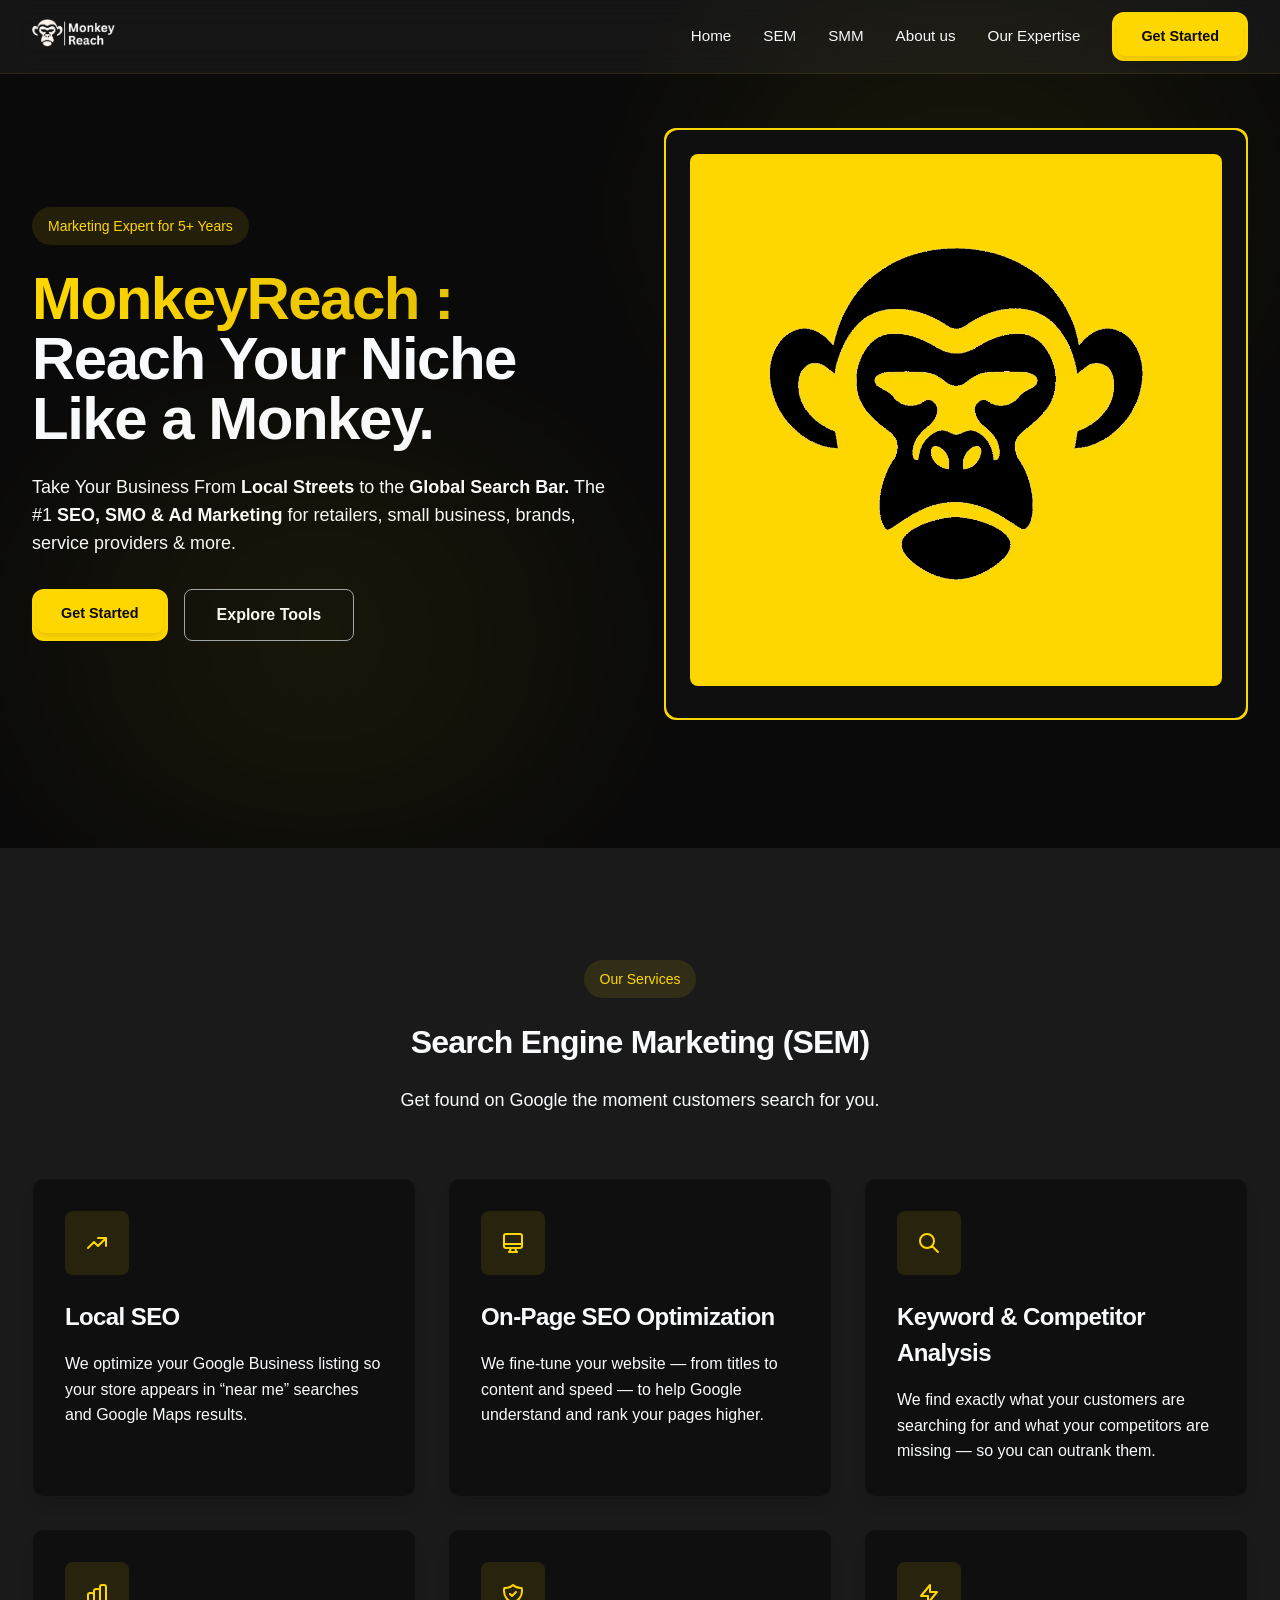
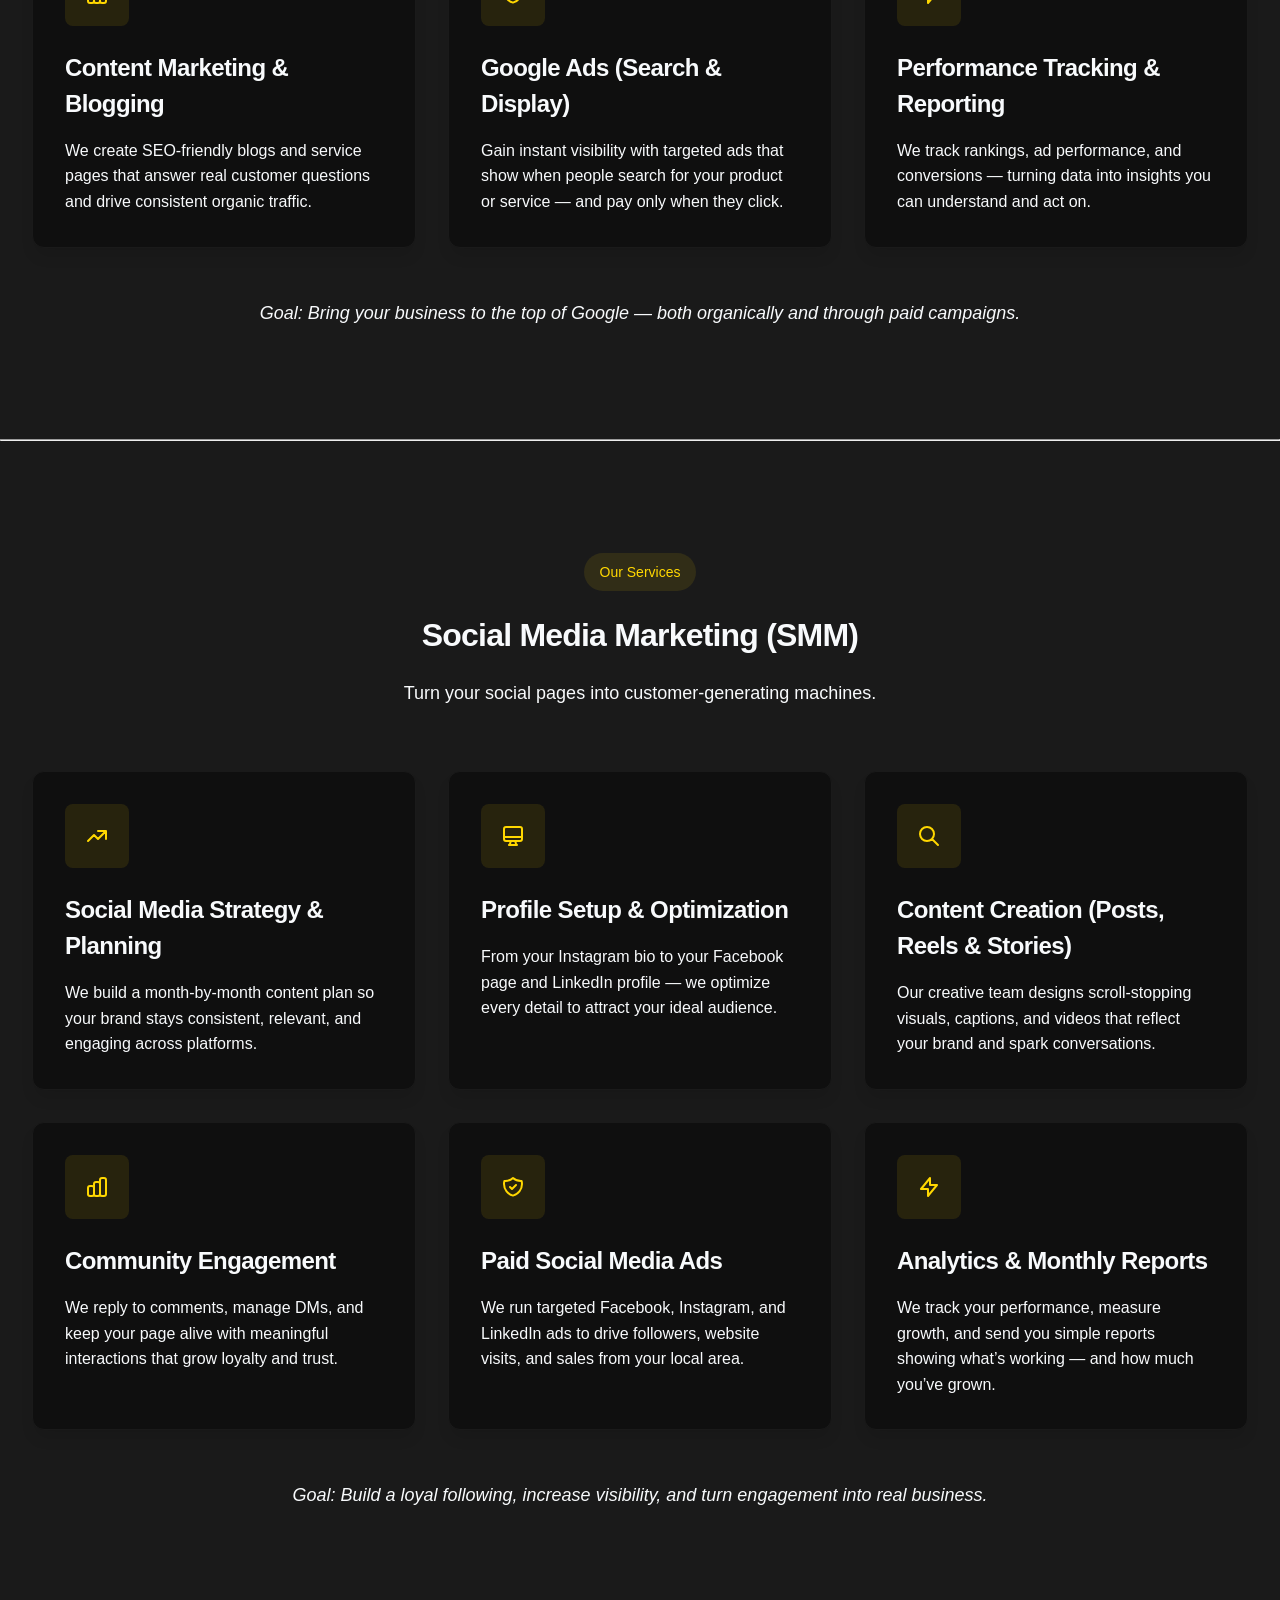
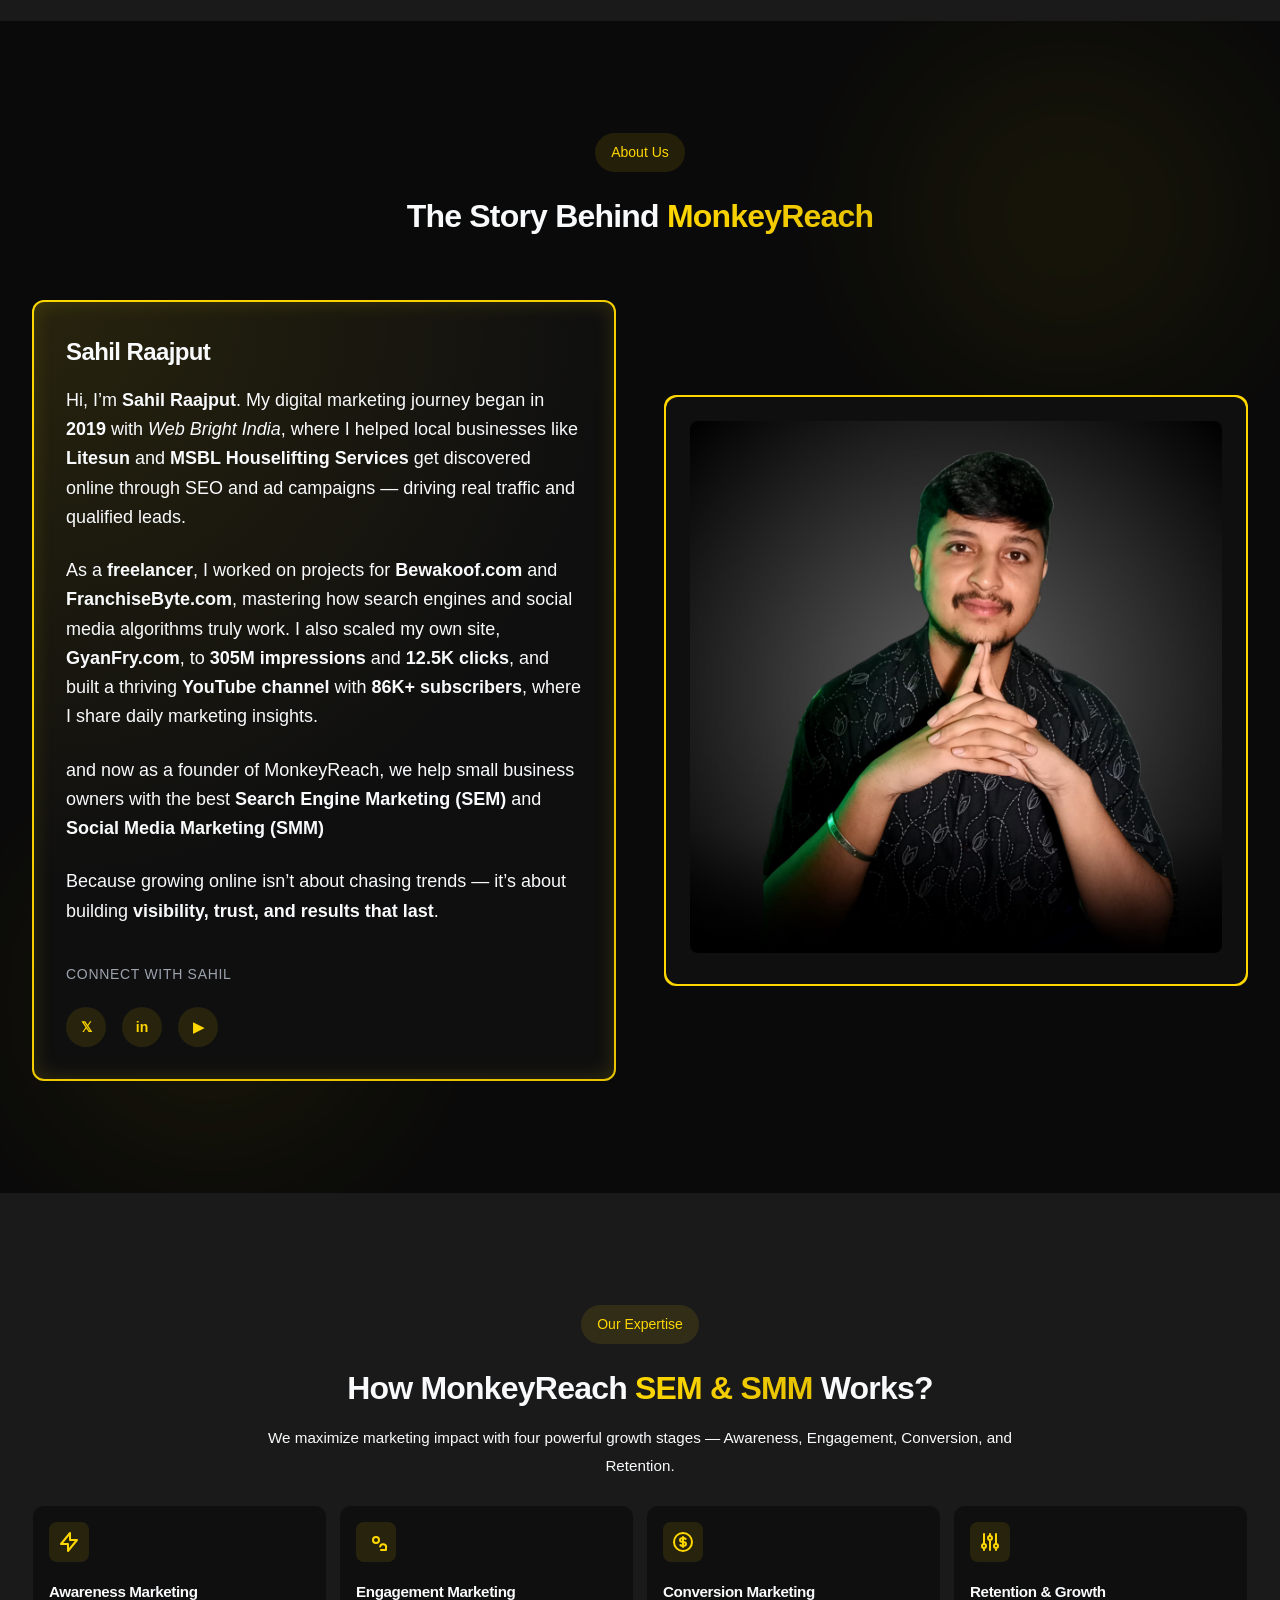
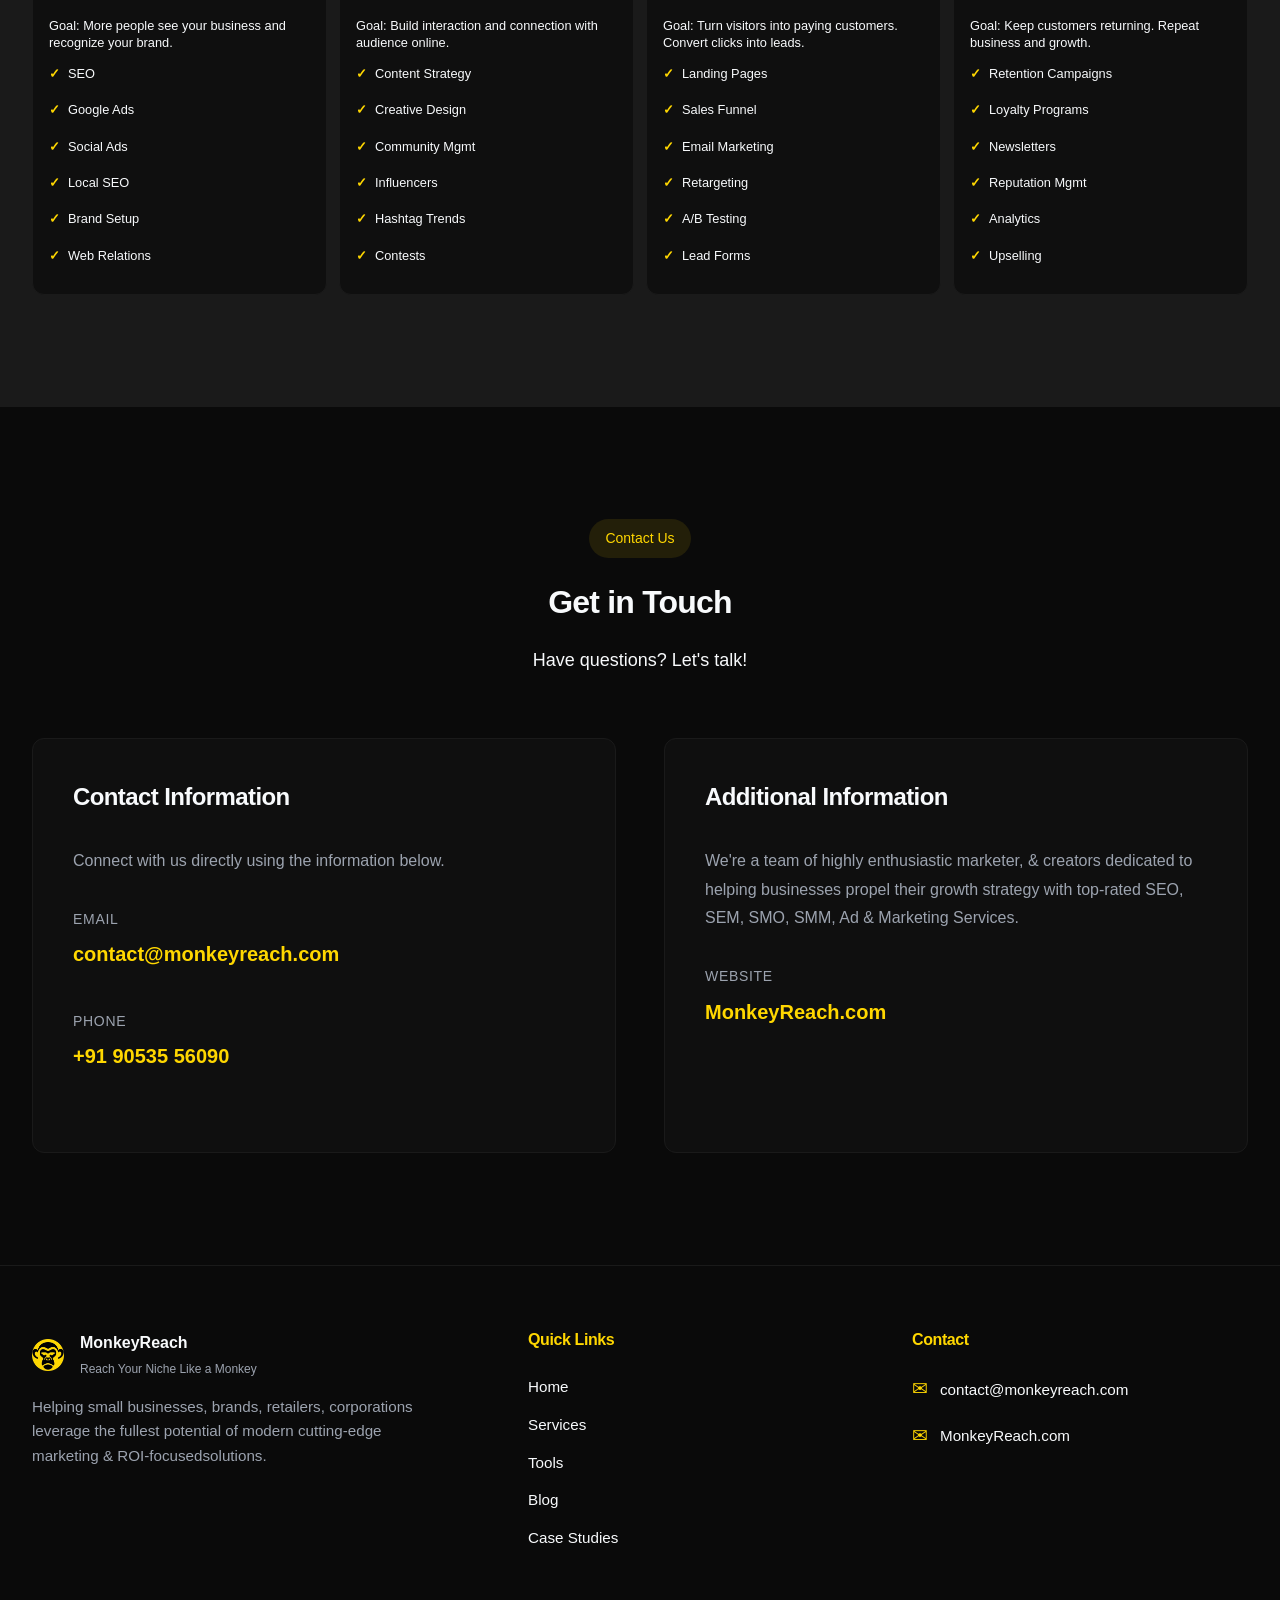
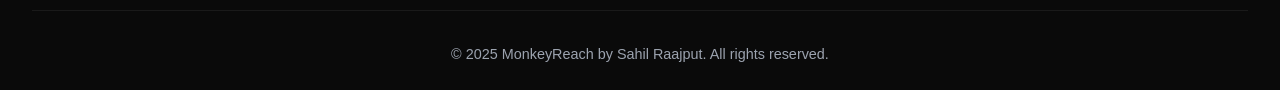
==== index.html @ d425840e "Search Console Tag" ====
<!DOCTYPE html>
<html lang="en" class="scroll-smooth">

<head>
    <meta charset="UTF-8">
    <meta name="viewport" content="width=device-width, initial-scale=1.0">
    <meta http-equiv="X-UA-Compatible" content="IE=edge">

    <title>Best SEM & SMM Services for Small Businesses & Brands</title>

    <meta name="description"
        content="MonkeyReach, founded by Sahil Raajput, helps small businesses, brands, and service providers grow with expert Search Engine Marketing (SEM) and Social Media Marketing (SMM). Build online visibility, generate leads, and scale with proven digital strategies.">

    <meta name="keywords"
        content="MonkeyReach, Sahil Raajput, SEM Services, SMM Agency, Digital Marketing India, Social Media Marketing, Search Engine Marketing, Google Ads, Facebook Ads, Instagram Marketing, LinkedIn Ads, Local Business Marketing, Lead Generation, SEO, Digital Growth Agency">

    <meta name="author" content="Sahil Raajput - MonkeyReach">
    <meta name="robots" content="index, follow">
    <meta name="theme-color" content="#0a0a0a">

    <!-- Favicons -->
    <link rel="icon" type="image/avif" href="Monkey-Reach-Site-Icon.avif">
    <link rel="apple-touch-icon" sizes="180x180" href="Monkey-Reach-Site-Icon.avif">
    <meta name="msapplication-TileColor" content="#0a0a0a">
    <meta name="theme-color" content="#0a0a0a">
    <!-- google search console tag updated -->

    <meta name="google-site-verification" content="51WEd_R0qNhIjf8ooGiQPoAnyGsehjEqCimXcrNzPUw" />

    <!-- Open Graph / Facebook -->
    <meta property="og:title" content="MonkeyReach | Smart SEM & SMM Solutions for Growing Brands">
    <meta property="og:description"
        content="Grow your brand visibility and leads with MonkeyReach — expert SEM & SMM services for small businesses and professionals.">
    <meta property="og:image" content="https://monkeyreach.com/assets/Monkey-Reach-Site-Icon.avif">
    <meta property="og:url" content="https://monkeyreach.com">
    <meta property="og:type" content="website">
    <meta property="og:site_name" content="MonkeyReach">

    <!-- Social Links -->
    <link rel="me" href="https://x.com/Sahil_Raaajput" />
    <link rel="me" href="https://www.linkedin.com/in/sahil-raajput/" />
    <link rel="me" href="https://www.youtube.com/@Sahil_Raajput" />

    <!-- Twitter Card -->
    <meta name="twitter:card" content="summary_large_image">
    <meta name="twitter:title" content="MonkeyReach | SEM & SMM Services by Sahil Raajput">
    <meta name="twitter:description"
        content="Helping small businesses and professionals grow with data-driven SEM and SMM strategies.">
    <meta name="twitter:image" content="https://monkeyreach.com/assets/Monkey-Reach-Site-Icon.avif">
    <meta name="twitter:creator" content="@Sahil_Raaajput">

    <!-- Structured Data (JSON-LD for Google Rich Results) -->
    <script type="application/ld+json">
{
  "@context": "https://schema.org",
  "@type": "Organization",
  "name": "MonkeyReach",
  "url": "https://monkeyreach.com",
  "logo": "https://monkeyreach.com/assets/Monkey-Reach-Site-Icon.avif",
  "description": "MonkeyReach helps small businesses, brands, and service providers grow through expert Search Engine Marketing (SEM) and Social Media Marketing (SMM) services.",
  "foundingDate": "2019",
  "email": "contact@monkeyreach.com",
  "founder": {
    "@type": "Person",
    "name": "Sahil Raajput",
    "url": "https://www.linkedin.com/in/sahil-raajput/"
  },
  "sameAs": [
    "https://x.com/Sahil_Raaajput",
    "https://www.linkedin.com/in/sahil-raajput/",
    "https://www.youtube.com/@Sahil_Raajput"
  ],
  "contactPoint": {
    "@type": "ContactPoint",
    "contactType": "Customer Support",
    "email": "contact@monkeyreach.com"
  }
}
</script>

    <style>
        :root {
            --primary: #FFD700;
            --primary-dark: #E6C200;
            --background: #0a0a0a;
            --foreground: #f8fafc;
            --gray-light: #1a1a1a;
            --gray: #9ca3af;
            --card-bg: #0f0f0f;
            --card-border: #1a1a1a;
        }

        * {
            margin: 0;
            padding: 0;
            box-sizing: border-box;
        }

        html {
            scroll-behavior: smooth;
        }

        body {
            font-family: -apple-system, BlinkMacSystemFont, 'Segoe UI', 'Arial', sans-serif;
            background-color: var(--background);
            color: var(--foreground);
            line-height: 1.6;
            -webkit-font-smoothing: antialiased;
        }

        h1,
        h2,
        h3,
        h4,
        h5,
        h6 {
            font-weight: 700;
            letter-spacing: -0.025em;
            line-height: 1.25;
        }

        h1 {
            font-size: 2rem;
            line-height: 2.5rem;
        }

        h2 {
            font-size: 1.5rem;
            line-height: 2.25rem;
        }

        h3 {
            font-size: 1.2rem;
            line-height: 2rem;
        }

        @media (min-width: 768px) {
            h1 {
                font-size: 3rem;
                line-height: 1;
            }

            h2 {
                font-size: 2rem;
                line-height: 2.5rem;
            }

            h3 {
                font-size: 1.5rem;
                line-height: 2.25rem;
            }
        }

        @media (min-width: 1024px) {
            h1 {
                font-size: 3.75rem;
            }
        }

        .container {
            margin: 0 auto;
            max-width: 80rem;
            padding: 0 1rem;
        }

        @media (min-width: 640px) {
            .container {
                padding: 0 1.5rem;
            }
        }

        @media (min-width: 1024px) {
            .container {
                padding: 0 2rem;
            }
        }

        /* HEADER */
        header {
            position: fixed;
            top: 0;
            left: 0;
            right: 0;
            z-index: 50;
            background-color: rgba(255, 255, 255, 0.05);
            backdrop-filter: blur(15px);
            -webkit-backdrop-filter: blur(15px);
            padding: 0.75rem 0;
            transition: all 0.3s ease;
            border-bottom: 1px solid rgba(255, 215, 0, 0.1);
        }

        header.scrolled {
            backdrop-filter: blur(25px);
            -webkit-backdrop-filter: blur(25px);
            box-shadow: 0 10px 30px rgba(0, 0, 0, 0.15);
        }

        header .container {
            display: flex;
            justify-content: space-between;
            align-items: center;
        }

        .logo img {
            height: 1.75rem;
            width: auto;
            transition: all 0.3s ease;
        }

        /* DESKTOP NAV */
        nav {
            display: none;
            align-items: center;
            gap: 2rem;
        }

        @media (min-width: 768px) {
            nav {
                display: flex;
            }
        }

        nav a {
            color: var(--foreground);
            text-decoration: none;
            font-weight: 500;
            font-size: 0.95rem;
            transition: color 0.3s ease;
        }

        nav a:hover {
            color: var(--primary);
        }

        /* MOBILE MENU BUTTON */
        .mobile-menu-btn {
            display: flex;
            flex-direction: column;
            gap: 0.4rem;
            background: none;
            border: none;
            cursor: pointer;
            padding: 0.5rem;
            z-index: 51;
        }

        @media (min-width: 768px) {
            .mobile-menu-btn {
                display: none;
            }
        }

        .mobile-menu-btn span {
            width: 1.5rem;
            height: 2px;
            background-color: var(--foreground);
            transition: all 0.3s ease;
            display: block;
        }

        .mobile-menu-btn.active span:nth-child(1) {
            transform: rotate(45deg) translate(0.5rem, 0.5rem);
        }

        .mobile-menu-btn.active span:nth-child(2) {
            opacity: 0;
        }

        .mobile-menu-btn.active span:nth-child(3) {
            transform: rotate(-45deg) translate(0.5rem, -0.5rem);
        }

        /* MOBILE NAV */
        .mobile-nav {
            display: none;
            position: fixed;
            top: 60px;
            left: 0;
            right: 0;
            background-color: rgba(10, 10, 10, 0.98);
            backdrop-filter: blur(15px);
            -webkit-backdrop-filter: blur(15px);
            border-bottom: 1px solid rgba(255, 215, 0, 0.1);
            flex-direction: column;
            gap: 0;
            padding: 1rem 0;
            animation: slideDown 0.3s ease;
            z-index: 40;
        }

        .mobile-nav.active {
            display: flex;
        }

        @keyframes slideDown {
            from {
                opacity: 0;
                transform: translateY(-10px);
            }

            to {
                opacity: 1;
                transform: translateY(0);
            }
        }

        @media (min-width: 768px) {
            .mobile-nav {
                display: none !important;
            }
        }

        .mobile-nav a {
            color: var(--foreground);
            text-decoration: none;
            padding: 1rem 1.5rem;
            font-weight: 500;
            transition: all 0.3s ease;
            border-left: 3px solid transparent;
        }

        .mobile-nav a:hover {
            background-color: rgba(255, 215, 0, 0.1);
            border-left-color: var(--primary);
            color: var(--primary);
        }

        .mobile-nav-btn {
            background-color: var(--primary);
            color: var(--background);
            padding: 0.75rem 1.5rem;
            border-radius: 0.5rem;
            font-weight: 600;
            text-decoration: none;
            margin: 1rem 1.5rem 0;
            text-align: center;
            transition: all 0.3s;
            border: none;
            cursor: pointer;
        }

        .mobile-nav-btn:hover {
            background-color: var(--primary-dark);
        }

        /* BUTTONS */
        .btn-primary {
            background-color: var(--primary);
            color: var(--background);
            padding: 0.5rem 1.5rem;
            border-radius: 0.5rem;
            font-weight: 600;
            font-size: 0.9rem;
            text-decoration: none;
            display: inline-block;
            transition: all 0.3s;
            box-shadow: 0 4px 6px -1px rgb(0 0 0 / 0.1);
            border: none;
            cursor: pointer;
        }

        .btn-primary:hover {
            background-color: var(--primary-dark);
            transform: translateY(-2px);
            box-shadow: 0 10px 15px -3px rgb(0 0 0 / 0.1);
        }

        .btn-outline {
            border: 1px solid var(--gray);
            background-color: transparent;
            color: var(--foreground);
            padding: 0.75rem 2rem;
            border-radius: 0.5rem;
            font-weight: 600;
            text-decoration: none;
            display: inline-block;
            transition: all 0.3s;
        }

        .btn-outline:hover {
            border-color: var(--primary);
            color: var(--primary);
        }

        /* GRADIENT EFFECTS */
        .gradient-border {
            position: relative;
            border-radius: 0.75rem;
            padding: 1px;
            background: linear-gradient(135deg, var(--primary), var(--primary));
            animation: glow 2s ease-in-out infinite alternate;
        }

        .gradient-border>div {
            position: relative;
            z-index: 10;
            background-color: transparent;
            border-radius: 0.75rem;
            padding: 0.25rem;
        }

        .gradient-text {
            background-image: linear-gradient(to right, var(--primary), var(--primary-dark));
            -webkit-background-clip: text;
            background-clip: text;
            color: transparent;
        }

        @keyframes glow {
            0% {
                box-shadow: 0 0 5px rgba(255, 215, 0, 0.5);
            }

            100% {
                box-shadow: 0 0 20px rgba(255, 215, 0, 0.8);
            }
        }

        /* SECTIONS */
        section {
            padding: 5rem 0;
            position: relative;
        }

        @media (min-width: 768px) {
            section {
                padding: 7rem 0;
            }
        }

        .hero {
            padding-top: 6rem;
            padding-bottom: 5rem;
            overflow: hidden;
        }

        @media (min-width: 768px) {
            .hero {
                padding-top: 8rem;
                padding-bottom: 8rem;
            }
        }

        .hero-grid {
            display: grid;
            grid-template-columns: 1fr;
            gap: 3rem;
            align-items: center;
        }

        @media (min-width: 1024px) {
            .hero-grid {
                grid-template-columns: repeat(2, 1fr);
                gap: 3rem;
            }
        }

        .badge {
            display: inline-block;
            padding: 0.5rem 1rem;
            background-color: rgba(255, 215, 0, 0.1);
            border-radius: 9999px;
            color: var(--primary);
            font-weight: 500;
            font-size: 0.875rem;
            margin-bottom: 1.5rem;
        }

        .button-group {
            display: flex;
            flex-direction: column;
            gap: 1rem;
            margin-top: 2rem;
        }

        @media (min-width: 640px) {
            .button-group {
                flex-direction: row;
            }
        }

        .card-grid {
            display: grid;
            grid-template-columns: 1fr;
            gap: 2rem;
        }

        @media (min-width: 768px) {
            .card-grid {
                grid-template-columns: repeat(2, 1fr);
            }
        }

        @media (min-width: 1024px) {
            .card-grid {
                grid-template-columns: repeat(3, 1fr);
            }
        }

        .premium-card {
            background-color: var(--card-bg);
            border: 1px solid var(--card-border);
            border-radius: 0.75rem;
            padding: 2rem;
            transition: all 0.3s;
            box-shadow: 0 10px 15px -3px rgb(0 0 0 / 0.1);
            position: relative;
        }

        .premium-card:hover {
            transform: translateY(-0.25rem);
            box-shadow: 0 20px 25px -5px rgb(0 0 0 / 0.1);
        }

        .icon-box {
            background-color: rgba(255, 215, 0, 0.1);
            width: 4rem;
            height: 4rem;
            border-radius: 0.5rem;
            display: flex;
            align-items: center;
            justify-content: center;
            margin-bottom: 1.5rem;
            transition: background-color 0.3s;
        }

        .premium-card:hover .icon-box {
            background-color: rgba(255, 215, 0, 0.2);
        }

        .icon-box svg {
            width: 1.5rem;
            height: 1.5rem;
            color: var(--primary);
        }

        .about-grid {
            display: grid;
            grid-template-columns: 1fr;
            gap: 3rem;
            align-items: center;
        }

        @media (min-width: 1024px) {
            .about-grid {
                grid-template-columns: repeat(2, 1fr);
            }
        }

        .about-card {
            background-color: var(--card-bg);
            padding: 2rem;
            border-radius: 0.75rem;
            position: relative;
            overflow: hidden;
            border: 2px solid transparent;
            background-image:
                linear-gradient(var(--card-bg), var(--card-bg)),
                linear-gradient(135deg, var(--primary), var(--primary-dark));
            background-origin: border-box;
            background-clip: padding-box, border-box;
            box-shadow: inset 0 0 20px rgba(255, 215, 0, 0.15);
        }

        .about-card::before {
            content: '';
            position: absolute;
            top: 0;
            left: 0;
            width: 100%;
            height: 100%;
            background: radial-gradient(circle at top left, rgba(255, 215, 0, 0.1), transparent 60%);
            pointer-events: none;
        }

        .social-links {
            display: flex;
            flex-wrap: wrap;
            gap: 1rem;
            margin-top: 1.5rem;
        }

        .social-link {
            background-color: rgba(255, 215, 0, 0.1);
            color: var(--primary);
            width: 2.5rem;
            height: 2.5rem;
            border-radius: 9999px;
            display: flex;
            align-items: center;
            justify-content: center;
            transition: all 0.3s;
            text-decoration: none;
            font-weight: 600;
            font-size: 0.875rem;
        }

        .social-link:hover {
            background-color: rgba(255, 215, 0, 0.2);
            transform: scale(1.1);
        }

        .service-card {
            background-color: var(--card-bg);
            border: 1px solid var(--card-border);
            border-radius: 0.75rem;
            padding: 2rem;
            transition: all 0.3s;
        }

        .service-card:hover {
            transform: translateY(-0.25rem);
        }

        .service-card h3 {
            color: var(--foreground);
        }

        .service-card p {
            color: var(--foreground);
            margin-bottom: 1.5rem;
        }

        .service-item {
            color: var(--foreground);
            display: flex;
            align-items: center;
            gap: 0.5rem;
            margin-bottom: 0.75rem;
            font-weight: 500;
        }

        .service-item::before {
            content: '✓';
            color: var(--primary);
            font-weight: bold;
        }

        .service-link {
            color: var(--primary);
            text-decoration: none;
            font-weight: 600;
            display: inline-flex;
            align-items: center;
            gap: 0.5rem;
            transition: color 0.3s;
            margin-top: 1.5rem;
        }

        .service-link:hover {
            color: var(--primary-dark);
        }

        .contact-grid {
            display: grid;
            grid-template-columns: 1fr;
            gap: 3rem;
        }

        @media (min-width: 1024px) {
            .contact-grid {
                grid-template-columns: 1fr 1fr;
            }
        }

        .contact-box {
            background-color: var(--card-bg);
            border: 1px solid var(--card-border);
            border-radius: 0.75rem;
            padding: 2.5rem;
        }

        .contact-item {
            margin-bottom: 2.5rem;
        }

        .contact-label {
            font-size: 0.875rem;
            color: var(--gray);
            margin-bottom: 0.5rem;
            font-weight: 500;
            text-transform: uppercase;
            letter-spacing: 0.05em;
        }

        .contact-value {
            font-size: 1.25rem;
            color: var(--primary);
            font-weight: 600;
            text-decoration: none;
            transition: color 0.3s;
        }

        .contact-value:hover {
            color: var(--primary-dark);
        }

        .contact-message {
            color: var(--gray);
            font-size: 1rem;
            margin-bottom: 2rem;
            line-height: 1.8;
        }

        /* FOOTER */
        footer {
            background-color: var(--background);
            padding: 4rem 0 1.5rem;
            border-top: 1px solid var(--card-border);
        }

        .footer-content {
            display: grid;
            grid-template-columns: 1fr;
            gap: 3rem;
            margin-bottom: 3rem;
        }

        @media (min-width: 768px) {
            .footer-content {
                grid-template-columns: 2fr 1.5fr 1.5fr;
            }
        }

        .footer-brand {
            max-width: 400px;
        }

        .footer-brand-logo {
            display: flex;
            align-items: center;
            gap: 1rem;
            margin-bottom: 1rem;
        }

        .footer-brand-logo img {
            height: 2rem;
            width: auto;
        }

        .footer-brand-title {
            font-weight: 700;
            font-size: 1rem;
            color: var(--foreground);
        }

        .footer-brand-subtitle {
            color: var(--gray);
            font-size: 0.75rem;
            margin-top: 0.25rem;
        }

        .footer-brand p {
            color: var(--gray);
            font-size: 0.95rem;
            line-height: 1.6;
            margin-top: 1rem;
        }

        .footer-section h4 {
            font-size: 1rem;
            margin-bottom: 1.5rem;
            color: var(--primary);
            font-weight: 700;
        }

        .footer-section ul {
            list-style: none;
        }

        .footer-section ul li {
            margin-bottom: 0.75rem;
        }

        .footer-section a {
            color: var(--foreground);
            text-decoration: none;
            transition: color 0.3s;
            font-size: 0.95rem;
        }

        .footer-section a:hover {
            color: var(--primary);
        }

        .footer-contact-item {
            display: flex;
            align-items: center;
            gap: 0.75rem;
            margin-bottom: 1rem;
            color: var(--foreground);
            font-size: 0.95rem;
        }

        .footer-contact-item a {
            color: var(--foreground);
            text-decoration: none;
            transition: color 0.3s;
        }

        .footer-contact-item a:hover {
            color: var(--primary);
        }

        .footer-contact-icon {
            color: var(--primary);
            font-size: 1.2rem;
        }

        .footer-bottom {
            text-align: center;
            padding-top: 2rem;
            border-top: 1px solid var(--card-border);
            color: var(--gray);
            font-size: 0.9rem;
        }

        /* UTILITIES */
        .bg-effect {
            position: absolute;
            border-radius: 9999px;
            filter: blur(64px);
            opacity: 0.7;
            pointer-events: none;
        }

        .bg-gray-section {
            background-color: var(--gray-light);
        }

        .text-center {
            text-align: center;
        }

        .max-w-3xl {
            max-width: 48rem;
        }

        .max-w-xl {
            max-width: 36rem;
        }

        .mx-auto {
            margin-left: auto;
            margin-right: auto;
        }

        .mb-4 {
            margin-bottom: 1rem;
        }

        .mb-6 {
            margin-bottom: 1.5rem;
        }

        .mb-8 {
            margin-bottom: 2rem;
        }

        .mb-16 {
            margin-bottom: 4rem;
        }

        .mt-10 {
            margin-top: 2.5rem;
        }

        .text-lg {
            font-size: 1.125rem;
            line-height: 1.75rem;
        }

        .space-y-6>*+* {
            margin-top: 1.5rem;
        }

        .leading-relaxed {
            line-height: 1.625;
        }

        .relative {
            position: relative;
        }

        .overflow-hidden {
            overflow: hidden;
        }


        /* ===== RESPONSIVE DESIGN - MOBILE FIRST ===== */

        /* Extra Small (Mobile): 320px - 640px */
        @media (max-width: 640px) {
            #servicesGrid {
                grid-template-columns: 1fr !important;
                gap: 1rem !important;
            }

            .service-card {
                padding: 1.25rem !important;
                min-height: auto !important;
            }

            .service-card h3 {
                font-size: 1rem !important;
            }

            .service-card p {
                font-size: 0.85rem !important;
            }

            .icon-box {
                width: 2rem !important;
                height: 2rem !important;
                margin-bottom: 0.75rem !important;
            }

            .icon-box svg {
                width: 1rem !important;
                height: 1rem !important;
            }

            section {
                padding: 3rem 0 !important;
            }

            .mb-16 {
                margin-bottom: 2.5rem !important;
            }

            h2 {
                font-size: 1.25rem !important;
            }
        }

        /* Small (Tablet Portrait): 641px - 768px */
        @media (min-width: 641px) and (max-width: 768px) {
            #servicesGrid {
                grid-template-columns: repeat(2, 1fr) !important;
                gap: 1rem !important;
            }

            .service-card {
                padding: 1rem !important;
            }

            .service-card h3 {
                font-size: 0.9rem !important;
            }

            .service-card p {
                font-size: 0.8rem !important;
            }
        }

        /* Medium (Tablet Landscape): 769px - 1024px */
        @media (min-width: 769px) and (max-width: 1024px) {
            #servicesGrid {
                grid-template-columns: repeat(2, 1fr) !important;
                gap: 1rem !important;
            }

            .service-card {
                padding: 1rem !important;
            }

            .service-card h3 {
                font-size: 0.95rem !important;
            }

            .service-card p {
                font-size: 0.8rem !important;
            }
        }

        /* Large (Desktop): 1025px - 1440px */
        @media (min-width: 1025px) and (max-width: 1440px) {
            #servicesGrid {
                grid-template-columns: repeat(4, 1fr) !important;
                gap: 0.75rem !important;
            }

            .service-card {
                padding: 1rem !important;
                min-height: auto !important;
            }

            .service-card h3 {
                font-size: 0.95rem !important;
            }

            .service-card p {
                font-size: 0.8rem !important;
            }
        }

        /* Extra Large (Wide Desktop): 1441px+ */
        @media (min-width: 1441px) {
            #servicesGrid {
                grid-template-columns: repeat(4, 1fr) !important;
                gap: 1rem !important;
            }

            .service-card {
                padding: 1.25rem !important;
            }

            .service-card h3 {
                font-size: 1rem !important;
            }

            .service-card p {
                font-size: 0.85rem !important;
            }
        }

        /* OPTIMIZE MOBILE NAVIGATION */
        @media (max-width: 768px) {
            .mobile-nav {
                top: 60px;
                animation: slideDown 0.3s ease;
            }

            .mobile-nav.active {
                display: flex;
            }

            .mobile-nav a {
                padding: 1rem 1.25rem;
                font-size: 0.95rem;
            }

            .mobile-nav-btn {
                margin: 0.75rem 1.25rem;
                font-size: 0.9rem;
                padding: 0.75rem 1.25rem;
            }

            nav {
                display: none !important;
            }

            .mobile-menu-btn {
                display: flex !important;
            }
        }

        @media (min-width: 769px) {
            .mobile-menu-btn {
                display: none !important;
            }

            .mobile-nav {
                display: none !important;
            }

            nav {
                display: flex !important;
            }
        }

        /* OPTIMIZE HERO SECTION FOR ALL DEVICES */
        @media (max-width: 640px) {
            .hero {
                padding-top: 5rem;
                padding-bottom: 3rem;
            }

            .hero-grid {
                grid-template-columns: 1fr;
                gap: 2rem;
            }

            h1 {
                font-size: 1.5rem !important;
                line-height: 2rem !important;
            }

            .text-lg {
                font-size: 1rem !important;
            }

            .button-group {
                flex-direction: column;
            }
        }

        /* OPTIMIZE CARD GRIDS FOR ALL DEVICES */
        @media (max-width: 640px) {
            .card-grid:not(#servicesGrid) {
                grid-template-columns: 1fr !important;
                gap: 1rem !important;
            }

            .premium-card {
                padding: 1.25rem;
            }

            .icon-box {
                width: 2.5rem;
                height: 2.5rem;
            }
        }

        /* OPTIMIZE FOOTER FOR MOBILE */
        @media (max-width: 768px) {
            .footer-content {
                grid-template-columns: 1fr !important;
            }

            .footer-section {
                padding: 1rem 0;
            }

            .footer-bottom {
                font-size: 0.8rem;
            }
        }

        /* OPTIMIZE CONTACT SECTION FOR MOBILE */
        @media (max-width: 768px) {
            .contact-grid {
                grid-template-columns: 1fr !important;
            }

            .contact-box {
                padding: 1.5rem;
            }

            .contact-value {
                font-size: 1.1rem;
            }
        }

        /* OPTIMIZE ABOUT SECTION FOR MOBILE */
        @media (max-width: 768px) {
            .about-grid {
                grid-template-columns: 1fr !important;
            }

            .about-card {
                padding: 1.5rem;
            }
        }

        /* OPTIMIZE BUTTONS FOR MOBILE */
        @media (max-width: 640px) {

            .btn-primary,
            .btn-outline {
                width: 100%;
                text-align: center;
                padding: 0.75rem 1rem;
            }

            .button-group {
                gap: 0.75rem;
            }
        }

        /* TOUCH-FRIENDLY TARGETS */
        @media (max-width: 768px) {

            button,
            a[class*="btn"],
            .social-link {
                min-height: 44px;
                min-width: 44px;
                display: flex;
                align-items: center;
                justify-content: center;
            }

            .service-link {
                padding: 0.75rem 0;
                min-height: 44px;
            }
        }

        /* IMPROVE READABILITY ON SMALL SCREENS */
        @media (max-width: 640px) {
            .container {
                padding: 0 1rem !important;
            }

            body {
                line-height: 1.5;
            }

            .badge {
                font-size: 0.7rem;
                padding: 0.4rem 0.8rem;
                margin-bottom: 1rem;
            }
        }


        /* MOBILE HEADER FIX - PREVENT OVERLAP */
        @media (max-width: 767px) {

            /* Increase header height awareness on mobile */
            header {
                padding: 0.5rem 0;
            }

            /* Add top spacing to body to prevent header overlap */
            body::before {
                content: '';
                display: block;
                height: 0;
            }

            /* Hero section needs extra top padding on mobile for header clearance */
            .hero {
                padding-top: 5.5rem !important;
                padding-bottom: 2.5rem !important;
            }

            /* Ensure all sections have proper spacing on mobile */
            section {
                padding: 3rem 0 !important;
            }

            /* Improve mobile nav positioning */
            .mobile-nav {
                top: 55px !important;
                max-height: calc(100vh - 55px);
                overflow-y: auto;
            }

            /* Fix "Marketing Expert for 5+ Years" visibility */
            h1,
            .hero h1,
            .hero-content h1 {
                margin-top: 0.5rem;
                padding-top: 0.5rem;
            }

            .badge,
            .hero-badge {
                display: block !important;
                margin-bottom: 0.75rem !important;
                font-size: 0.75rem !important;
                opacity: 1 !important;
            }

            /* Ensure hero text is not hidden */
            .hero-content {
                display: block;
                width: 100%;
            }

            .hero-grid {
                grid-template-columns: 1fr;
                gap: 1.5rem;
            }

            /* Better text hierarchy on mobile */
            .text-xl {
                font-size: 1.125rem !important;
            }

            .text-lg {
                font-size: 0.95rem !important;
            }
        }

        /* FURTHER MOBILE REFINEMENTS FOR SMALL PHONES */
        @media (max-width: 480px) {
            header {
                padding: 0.4rem 0;
            }

            .hero {
                padding-top: 5rem !important;
                padding-bottom: 2rem !important;
            }

            h1 {
                font-size: 1.35rem !important;
                line-height: 1.6 !important;
            }

            .badge {
                font-size: 0.65rem !important;
                padding: 0.35rem 0.7rem !important;
            }
        }
    </style>
</head>

<body>
    <!-- Header -->
    <header>
        <div class="container">
            <div class="logo">
                <a href="#"><img src="MonkyReach-Header-Logo.avif" alt="A&C"></a>
            </div>

            <nav>
                <a href="#">Home</a>
                <a href="#SEM">SEM</a>
                <a href="#SMM">SMM</a>
                <a href="#about">About us</a>
                <a href="#expertise">Our Expertise</a>
                <div class="gradient-border">
                    <div>
                        <a href="#contact" class="btn-primary">Get Started</a>
                    </div>
                </div>
            </nav>

            <button class="mobile-menu-btn" id="mobileMenuBtn">
                <span></span>
                <span></span>
                <span></span>
            </button>
        </div>
    </header>

    <!-- Mobile Nav -->
    <div class="mobile-nav" id="mobileNav">
        <a href="#">Home</a>
        <a href="#SEM">SEM</a>
        <a href="#SMM">SMM</a>
        <a href="#about">About us</a>
        <a href="#case-studies">Case Studies</a>
        <a href="#contact" class="mobile-nav-btn">Get Started</a>
    </div>

    <!-- Hero -->
    <section class="hero">
        <div class="bg-effect"
            style="top: 0; right: 0; width: 50%; height: 50%; background: radial-gradient(circle, rgba(255, 215, 0, 0.1), transparent);">
        </div>
        <div class="bg-effect"
            style="bottom: 0; left: 0; width: 50%; height: 50%; background: radial-gradient(circle, rgba(255, 215, 0, 0.1), transparent);">
        </div>
        <div class="container">
            <div class="hero-grid">
                <div>
                    <div class="badge">Marketing Expert for 5+ Years</div>
                    <h1>
                        <span class="gradient-text">MonkeyReach :</span><br>
                        <span>Reach Your Niche Like a Monkey.
                        </span>
                    </h1>
                    <p class="text-lg mb-8 max-w-xl" style="margin-top: 1.5rem;">
                        Take Your Business From <b>Local Streets</b> to the <b>Global Search Bar.</b> The #1 <b>SEO, SMO
                            &
                            Ad Marketing</b> for retailers, small business, brands, service providers & more.
                    </p>
                    <div class="button-group">
                        <div class="gradient-border">
                            <div>
                                <a href="#contact" class="btn-primary">Get Started</a>
                            </div>
                        </div>
                        <a href="#tools" class="btn-outline">Explore Tools</a>
                    </div>
                </div>
                <div>
                    <div class="gradient-border" style="padding: 2px;">
                        <div style="padding: 1.5rem; background-color: var(--card-bg); border-radius: 0.75rem;">
                            <img src="MonkeyReach-Hero-Image-final.avif" alt="Programmatic SEO Dashboard"
                                style="width: 100%; border-radius: 0.5rem; aspect-ratio: 1/1;">
                        </div>
                    </div>
                </div>
            </div>
        </div>
    </section>

    <!-- Search Engine Marketing-->
    <section id="SEM" class="bg-gray-section">
        <div class="container">
            <div class="text-center max-w-3xl mx-auto mb-16">
                <div class="badge">Our Services</div>
                <h2 class="mb-6">Search Engine Marketing (SEM)</h2>
                <p class="text-lg">Get found on Google the moment customers search for you.</p>
            </div>

            <div class="card-grid">
                <div class="premium-card">
                    <div class="icon-box">
                        <svg xmlns="http://www.w3.org/2000/svg" fill="none" viewBox="0 0 24 24" stroke="currentColor">
                            <path stroke-linecap="round" stroke-linejoin="round" stroke-width="2"
                                d="M13 7h8m0 0v8m0-8l-8 8-4-4-6 6" />
                        </svg>
                    </div>
                    <h3 style="margin-bottom: 1rem;">Local SEO</h3>
                    <p>We optimize your Google Business listing so your store appears in “near me” searches and Google
                        Maps results.</p>
                </div>

                <div class="premium-card">
                    <div class="icon-box">
                        <svg xmlns="http://www.w3.org/2000/svg" fill="none" viewBox="0 0 24 24" stroke="currentColor">
                            <path stroke-linecap="round" stroke-linejoin="round" stroke-width="2"
                                d="M9.75 17L9 20l-1 1h8l-1-1-.75-3M3 13h18M5 17h14a2 2 0 002-2V5a2 2 0 00-2-2H5a2 2 0 00-2 2v10a2 2 0 002 2z" />
                        </svg>
                    </div>
                    <h3 style="margin-bottom: 1rem;">On-Page SEO Optimization</h3>
                    <p>We fine-tune your website — from titles to content and speed — to help Google understand and rank
                        your pages higher.</p>
                </div>

                <div class="premium-card">
                    <div class="icon-box">
                        <svg xmlns="http://www.w3.org/2000/svg" fill="none" viewBox="0 0 24 24" stroke="currentColor">
                            <path stroke-linecap="round" stroke-linejoin="round" stroke-width="2"
                                d="M21 21l-6-6m2-5a7 7 0 11-14 0 7 7 0 0114 0z" />
                        </svg>
                    </div>
                    <h3 style="margin-bottom: 1rem;">Keyword & Competitor Analysis</h3>
                    <p>We find exactly what your customers are searching for and what your competitors are missing — so
                        you can outrank them.</p>
                </div>

                <div class="premium-card">
                    <div class="icon-box">
                        <svg xmlns="http://www.w3.org/2000/svg" fill="none" viewBox="0 0 24 24" stroke="currentColor">
                            <path stroke-linecap="round" stroke-linejoin="round" stroke-width="2"
                                d="M9 19v-6a2 2 0 00-2-2H5a2 2 0 00-2 2v6a2 2 0 002 2h2a2 2 0 002-2zm0 0V9a2 2 0 012-2h2a2 2 0 012 2v10m-6 0a2 2 0 002 2h2a2 2 0 002-2m0 0V5a2 2 0 012-2h2a2 2 0 012 2v14a2 2 0 01-2 2h-2a2 2 0 01-2-2z" />
                        </svg>
                    </div>
                    <h3 style="margin-bottom: 1rem;">Content Marketing & Blogging</h3>
                    <p>We create SEO-friendly blogs and service pages that answer real customer questions and drive
                        consistent organic traffic.</p>
                </div>

                <div class="premium-card">
                    <div class="icon-box">
                        <svg xmlns="http://www.w3.org/2000/svg" fill="none" viewBox="0 0 24 24" stroke="currentColor">
                            <path stroke-linecap="round" stroke-linejoin="round" stroke-width="2"
                                d="M9 12l2 2 4-4m5.618-4.016A11.955 11.955 0 0112 2.944a11.955 11.955 0 01-8.618 3.04A12.02 12.02 0 003 9c0 5.591 3.824 10.29 9 11.622 5.176-1.332 9-6.03 9-11.622 0-1.042-.133-2.052-.382-3.016z" />
                        </svg>
                    </div>
                    <h3 style="margin-bottom: 1rem;">Google Ads (Search & Display)</h3>
                    <p>Gain instant visibility with targeted ads that show when people search for your product or
                        service — and pay only when they click.</p>
                </div>

                <div class="premium-card">
                    <div class="icon-box">
                        <svg xmlns="http://www.w3.org/2000/svg" fill="none" viewBox="0 0 24 24" stroke="currentColor">
                            <path stroke-linecap="round" stroke-linejoin="round" stroke-width="2"
                                d="M13 10V3L4 14h7v7l9-11h-7z" />
                        </svg>
                    </div>
                    <h3 style="margin-bottom: 1rem;">Performance Tracking & Reporting</h3>
                    <p>We track rankings, ad performance, and conversions — turning data into insights you can
                        understand and act on.</p>
                </div>
            </div>
            <br>
            <br>
            <div class="text-center mt-12">
                <p class="text-lg font-semibold"> <i>Goal: Bring your business to the top of Google — both organically
                        and through paid campaigns.</i></p>
            </div>
        </div>
    </section>
    <hr>
    <!-- Social Media Marketing -->
    <section id="SMM" class="bg-gray-section">
        <div class="container">
            <div class="text-center max-w-3xl mx-auto mb-16">
                <div class="badge">Our Services</div>
                <h2 class="mb-6">Social Media Marketing (SMM)</h2>
                <p class="text-lg">Turn your social pages into customer-generating machines.</p>
            </div>

            <div class="card-grid">
                <div class="premium-card">
                    <div class="icon-box">
                        <svg xmlns="http://www.w3.org/2000/svg" fill="none" viewBox="0 0 24 24" stroke="currentColor">
                            <path stroke-linecap="round" stroke-linejoin="round" stroke-width="2"
                                d="M13 7h8m0 0v8m0-8l-8 8-4-4-6 6" />
                        </svg>
                    </div>
                    <h3 style="margin-bottom: 1rem;">Social Media Strategy & Planning</h3>
                    <p>We build a month-by-month content plan so your brand stays consistent, relevant, and engaging
                        across platforms.</p>
                </div>

                <div class="premium-card">
                    <div class="icon-box">
                        <svg xmlns="http://www.w3.org/2000/svg" fill="none" viewBox="0 0 24 24" stroke="currentColor">
                            <path stroke-linecap="round" stroke-linejoin="round" stroke-width="2"
                                d="M9.75 17L9 20l-1 1h8l-1-1-.75-3M3 13h18M5 17h14a2 2 0 002-2V5a2 2 0 00-2-2H5a2 2 0 00-2 2v10a2 2 0 002 2z" />
                        </svg>
                    </div>
                    <h3 style="margin-bottom: 1rem;">Profile Setup & Optimization</h3>
                    <p>From your Instagram bio to your Facebook page and LinkedIn profile — we optimize every detail to
                        attract your ideal audience.</p>
                </div>

                <div class="premium-card">
                    <div class="icon-box">
                        <svg xmlns="http://www.w3.org/2000/svg" fill="none" viewBox="0 0 24 24" stroke="currentColor">
                            <path stroke-linecap="round" stroke-linejoin="round" stroke-width="2"
                                d="M21 21l-6-6m2-5a7 7 0 11-14 0 7 7 0 0114 0z" />
                        </svg>
                    </div>
                    <h3 style="margin-bottom: 1rem;">Content Creation (Posts, Reels & Stories)</h3>
                    <p>Our creative team designs scroll-stopping visuals, captions, and videos that reflect your brand
                        and spark conversations.</p>
                </div>

                <div class="premium-card">
                    <div class="icon-box">
                        <svg xmlns="http://www.w3.org/2000/svg" fill="none" viewBox="0 0 24 24" stroke="currentColor">
                            <path stroke-linecap="round" stroke-linejoin="round" stroke-width="2"
                                d="M9 19v-6a2 2 0 00-2-2H5a2 2 0 00-2 2v6a2 2 0 002 2h2a2 2 0 002-2zm0 0V9a2 2 0 012-2h2a2 2 0 012 2v10m-6 0a2 2 0 002 2h2a2 2 0 002-2m0 0V5a2 2 0 012-2h2a2 2 0 012 2v14a2 2 0 01-2 2h-2a2 2 0 01-2-2z" />
                        </svg>
                    </div>
                    <h3 style="margin-bottom: 1rem;">Community Engagement</h3>
                    <p>We reply to comments, manage DMs, and keep your page alive with meaningful interactions that grow
                        loyalty and trust.</p>
                </div>

                <div class="premium-card">
                    <div class="icon-box">
                        <svg xmlns="http://www.w3.org/2000/svg" fill="none" viewBox="0 0 24 24" stroke="currentColor">
                            <path stroke-linecap="round" stroke-linejoin="round" stroke-width="2"
                                d="M9 12l2 2 4-4m5.618-4.016A11.955 11.955 0 0112 2.944a11.955 11.955 0 01-8.618 3.04A12.02 12.02 0 003 9c0 5.591 3.824 10.29 9 11.622 5.176-1.332 9-6.03 9-11.622 0-1.042-.133-2.052-.382-3.016z" />
                        </svg>
                    </div>
                    <h3 style="margin-bottom: 1rem;">Paid Social Media Ads</h3>
                    <p>We run targeted Facebook, Instagram, and LinkedIn ads to drive followers, website visits, and
                        sales from your local area.</p>
                </div>

                <div class="premium-card">
                    <div class="icon-box">
                        <svg xmlns="http://www.w3.org/2000/svg" fill="none" viewBox="0 0 24 24" stroke="currentColor">
                            <path stroke-linecap="round" stroke-linejoin="round" stroke-width="2"
                                d="M13 10V3L4 14h7v7l9-11h-7z" />
                        </svg>
                    </div>
                    <h3 style="margin-bottom: 1rem;">Analytics & Monthly Reports</h3>
                    <p>We track your performance, measure growth, and send you simple reports showing what’s working —
                        and how much you’ve grown.</p>
                </div>
            </div>

            <br><br>

            <div class="text-center mt-12">
                <p class="text-lg font-semibold">
                    <i>Goal: Build a loyal following, increase visibility, and turn engagement into real business.</i>
                </p>
            </div>
        </div>
    </section>


    <!-- About -->
    <section id="about" class="relative overflow-hidden">
        <div class="bg-effect"
            style="top: 0; right: 0; width: 33%; height: 33%; background: radial-gradient(circle, rgba(255, 215, 0, 0.1), transparent);">
        </div>
        <div class="bg-effect"
            style="bottom: 0; left: 0; width: 33%; height: 33%; background: radial-gradient(circle, rgba(255, 215, 0, 0.1), transparent);">
        </div>

        <div class="container">
            <div class="text-center max-w-3xl mx-auto mb-16">
                <div class="badge">About Us</div>
                <h2 class="mb-6">The Story Behind <span class="gradient-text">MonkeyReach</span></h2>
            </div>

            <div class="about-grid">
                <div>
                    <div class="about-card">
                        <div style="position: relative; z-index: 1;">
                            <h3 class="mb-4" style="font-size: 1.5rem; color: var(--foreground);">Sahil Raajput</h3>
                            <div class="space-y-6">
                                <p class="text-lg leading-relaxed" style="color: var(--foreground);">
                                    Hi, I’m <strong>Sahil Raajput</strong>. My digital marketing journey began in
                                    <strong>2019</strong> with <em>Web Bright India</em>, where I helped local
                                    businesses like
                                    <strong>Litesun</strong> and <strong>MSBL Houselifting Services</strong> get
                                    discovered online
                                    through SEO and ad campaigns — driving real traffic and qualified leads.
                                </p>

                                <p class="text-lg leading-relaxed" style="color: var(--foreground);">
                                    As a <strong>freelancer</strong>, I worked on projects for
                                    <strong>Bewakoof.com</strong> and
                                    <strong>FranchiseByte.com</strong>, mastering how search engines and social media
                                    algorithms truly work.
                                    I also scaled my own site, <strong>GyanFry.com</strong>, to <strong>305M
                                        impressions</strong> and
                                    <strong>12.5K clicks</strong>, and built a thriving <strong>YouTube channel</strong>
                                    with
                                    <strong>86K+ subscribers</strong>, where I share daily marketing insights.
                                </p>

                                <p class="text-lg leading-relaxed" style="color: var(--foreground);">
                                    and now as a founder of MonkeyReach, we help small business owners with the best
                                    <strong>Search Engine Marketing (SEM)</strong> and <strong>Social Media Marketing
                                        (SMM)</strong>

                                <p class="text-lg leading-relaxed" style="color: var(--foreground);">
                                    Because growing online isn’t about chasing trends — it’s about building
                                    <strong>visibility, trust, and results that last</strong>.
                                </p>
                            </div>

                            <div class="mt-10">
                                <h4
                                    style="color: var(--gray); font-size: 0.875rem; font-weight: 500; margin-bottom: 1rem; text-transform: uppercase; letter-spacing: 0.05em;">
                                    CONNECT WITH SAHIL</h4>
                                <div class="social-links">
                                    <a href="https://x.com/Sahil_Raaajput" class="social-link">𝕏</a>
                                    <a href="https://www.linkedin.com/in/sahil-raajput/" class="social-link">in</a>
                                    <a href="https://www.youtube.com/@Sahil_Raajput" class="social-link">▶</a>
                                </div>
                            </div>
                        </div>
                    </div>
                </div>
                <div>
                    <div>
                        <div class="gradient-border" style="padding: 2px;">
                            <div style="padding: 1.5rem; background-color: var(--card-bg); border-radius: 0.75rem;">
                                <img src="Sahil Raajput.avif" alt="Programmatic SEO Dashboard"
                                    style="width: 100%; border-radius: 0.5rem; aspect-ratio: 1/1;">
                            </div>
                        </div>
                    </div>
                </div>
            </div>
        </div>
    </section>

    <!-- Services -->
    <section id="services" class="bg-gray-section">
        <div id="expertise" class="container">
            <div class="text-center max-w-3xl mx-auto mb-12">
                <div class="badge">Our Expertise</div>
                <h2 class="mb-4">How MonkeyReach <span class="gradient-text">SEM & SMM</span> Works?</h2>
                <p class="text-lg" style="font-size: 0.95rem;">We maximize marketing impact with four powerful growth
                    stages — Awareness, Engagement, Conversion, and Retention.</p>
            </div>
            <br>
            <div class="card-grid" style="display: grid; gap: 0.75rem;" id="servicesGrid">
                <!-- Awareness Marketing -->
                <div class="service-card" style="padding: 1rem; min-height: auto;">
                    <div class="icon-box" style="margin-bottom: 0.75rem; width: 2.5rem; height: 2.5rem;">
                        <svg xmlns="http://www.w3.org/2000/svg" fill="none" viewBox="0 0 24 24" stroke="currentColor">
                            <path stroke-linecap="round" stroke-linejoin="round" stroke-width="2"
                                d="M13 10V3L4 14h7v7l9-11h-7z" />
                        </svg>
                    </div>
                    <h3 style="font-size: 0.95rem; margin-bottom: 0.5rem;">Awareness Marketing</h3>
                    <p style="font-size: 0.8rem; margin-bottom: 0.75rem; line-height: 1.3;">Goal: More people see your
                        business and recognize your brand.</p>
                    <div style="display: flex; flex-direction: column; gap: 0.25rem;">
                        <div class="service-item" style="font-size: 0.8rem;"> SEO</div>
                        <div class="service-item" style="font-size: 0.8rem;"> Google Ads</div>
                        <div class="service-item" style="font-size: 0.8rem;"> Social Ads</div>
                        <div class="service-item" style="font-size: 0.8rem;"> Local SEO</div>
                        <div class="service-item" style="font-size: 0.8rem;"> Brand Setup</div>
                        <div class="service-item" style="font-size: 0.8rem;"> Web Relations</div>
                    </div>
                </div>

                <!-- Engagement Marketing -->
                <div class="service-card" style="padding: 1rem; min-height: auto;">
                    <div class="icon-box" style="margin-bottom: 0.75rem; width: 2.5rem; height: 2.5rem;">
                        <svg xmlns="http://www.w3.org/2000/svg" fill="none" viewBox="0 0 24 24" stroke="currentColor">
                            <path stroke-linecap="round" stroke-linejoin="round" stroke-width="2"
                                d="M17 20h5v-2a3 3 0 00-5.856-1.487M15 10a3 3 0 11-6 0 3 3 0 016 0z" />
                        </svg>
                    </div>
                    <h3 style="font-size: 0.95rem; margin-bottom: 0.5rem;">Engagement Marketing</h3>
                    <p style="font-size: 0.8rem; margin-bottom: 0.75rem; line-height: 1.3;">Goal: Build interaction and
                        connection with audience online.</p>
                    <div style="display: flex; flex-direction: column; gap: 0.25rem;">
                        <div class="service-item" style="font-size: 0.8rem;"> Content Strategy</div>
                        <div class="service-item" style="font-size: 0.8rem;"> Creative Design</div>
                        <div class="service-item" style="font-size: 0.8rem;"> Community Mgmt</div>
                        <div class="service-item" style="font-size: 0.8rem;"> Influencers</div>
                        <div class="service-item" style="font-size: 0.8rem;"> Hashtag Trends</div>
                        <div class="service-item" style="font-size: 0.8rem;"> Contests</div>
                    </div>
                </div>

                <!-- Conversion Marketing -->
                <div class="service-card" style="padding: 1rem; min-height: auto;">
                    <div class="icon-box" style="margin-bottom: 0.75rem; width: 2.5rem; height: 2.5rem;">
                        <svg xmlns="http://www.w3.org/2000/svg" fill="none" viewBox="0 0 24 24" stroke="currentColor">
                            <path stroke-linecap="round" stroke-linejoin="round" stroke-width="2"
                                d="M12 8c-1.657 0-3 .895-3 2s1.343 2 3 2 3 .895 3 2-1.343 2-3 2m0-8c1.11 0 2.08.402 2.599 1M12 8V7m0 1v8m0 0v1m0-1c-1.11 0-2.08-.402-2.599-1M21 12a9 9 0 11-18 0 9 9 0 0118 0z" />
                        </svg>
                    </div>
                    <h3 style="font-size: 0.95rem; margin-bottom: 0.5rem;">Conversion Marketing</h3>
                    <p style="font-size: 0.8rem; margin-bottom: 0.75rem; line-height: 1.3;">Goal: Turn visitors into
                        paying customers. Convert clicks into leads.</p>
                    <div style="display: flex; flex-direction: column; gap: 0.25rem;">
                        <div class="service-item" style="font-size: 0.8rem;"> Landing Pages</div>
                        <div class="service-item" style="font-size: 0.8rem;"> Sales Funnel</div>
                        <div class="service-item" style="font-size: 0.8rem;"> Email Marketing</div>
                        <div class="service-item" style="font-size: 0.8rem;"> Retargeting</div>
                        <div class="service-item" style="font-size: 0.8rem;"> A/B Testing</div>
                        <div class="service-item" style="font-size: 0.8rem;"> Lead Forms</div>
                    </div>
                </div>

                <!-- Retention & Growth Marketing -->
                <div class="service-card" style="padding: 1rem; min-height: auto;">
                    <div class="icon-box" style="margin-bottom: 0.75rem; width: 2.5rem; height: 2.5rem;">
                        <svg xmlns="http://www.w3.org/2000/svg" fill="none" viewBox="0 0 24 24" stroke="currentColor">
                            <path stroke-linecap="round" stroke-linejoin="round" stroke-width="2"
                                d="M12 6V4m0 2a2 2 0 100 4m0-4a2 2 0 110 4m-6 8a2 2 0 100-4m0 4a2 2 0 110-4m0 4v2m0-6V4m6 6v10m6-2a2 2 0 100-4m0 4a2 2 0 110-4m0 4v2m0-6V4" />
                        </svg>
                    </div>
                    <h3 style="font-size: 0.95rem; margin-bottom: 0.5rem;">Retention & Growth</h3>
                    <p style="font-size: 0.8rem; margin-bottom: 0.75rem; line-height: 1.3;">Goal: Keep customers
                        returning. Repeat business and growth.</p>
                    <div style="display: flex; flex-direction: column; gap: 0.25rem;">
                        <div class="service-item" style="font-size: 0.8rem;"> Retention Campaigns</div>
                        <div class="service-item" style="font-size: 0.8rem;"> Loyalty Programs</div>
                        <div class="service-item" style="font-size: 0.8rem;"> Newsletters</div>
                        <div class="service-item" style="font-size: 0.8rem;"> Reputation Mgmt</div>
                        <div class="service-item" style="font-size: 0.8rem;"> Analytics</div>
                        <div class="service-item" style="font-size: 0.8rem;"> Upselling</div>
                    </div>
                </div>
            </div>
        </div>
    </section>
    <!-- Contact -->
    <section id="contact">
        <div class="container">
            <div class="text-center max-w-3xl mx-auto mb-16">
                <div class="badge">Contact Us</div>
                <h2 class="mb-6">Get in Touch</h2>
                <p class="text-lg">Have questions? Let's talk!</p>
            </div>
            <div class="contact-grid">
                <div class="contact-box">
                    <h3 class="mb-8">Contact Information</h3>
                    <p class="contact-message">Connect with us directly using the information below.</p>

                    <div class="contact-item">
                        <div class="contact-label">Email</div>
                        <a href="mailto:contact@monkeyreach.com" class="contact-value">contact@monkeyreach.com</a>
                    </div>

                    <div class="contact-item">
                        <div class="contact-label">Phone</div>
                        <a href="tel:+919896056579" class="contact-value">+91 90535 56090</a>
                    </div>
                </div>

                <div class="contact-box">
                    <h3 class="mb-8">Additional Information</h3>
                    <p class="contact-message">We're a team of highly enthusiastic marketer, & creators dedicated to
                        helping businesses
                        propel their growth strategy with top-rated SEO, SEM, SMO, SMM, Ad & Marketing Services.</p>

                    <div class="contact-item">
                        <div class="contact-label">Website</div>
                        <a href="https://www.monkeyreach.com" class="contact-value">MonkeyReach.com</a>
                    </div>
                </div>
            </div>
        </div>
    </section>

    <!-- Footer -->
    <footer>
        <div class="container">
            <div class="footer-content">
                <div class="footer-brand">
                    <div class="footer-brand-logo">
                        <img src="Monkey-Reach-Site-Icon.avif" alt="A&C">
                        <div>
                            <div class="footer-brand-title">MonkeyReach</div>
                            <div class="footer-brand-subtitle">Reach Your Niche Like a Monkey</div>
                        </div>
                    </div>
                    <p>Helping small businesses, brands, retailers, corporations leverage the fullest potential of
                        modern cutting-edge marketing & ROI-focusedsolutions.</p>
                </div>

                <div class="footer-section">
                    <h4>Quick Links</h4>
                    <ul>
                        <li><a href="#">Home</a></li>
                        <li><a href="#services">Services</a></li>
                        <li><a href="#tools">Tools</a></li>
                        <li><a href="#blog">Blog</a></li>
                        <li><a href="#case-studies">Case Studies</a></li>
                    </ul>
                </div>

                <div class="footer-section">
                    <h4>Contact</h4>
                    <div class="footer-contact-item">
                        <span class="footer-contact-icon">✉</span>
                        <a href="mailto:contact@monkeyreach.com">contact@monkeyreach.com</a>
                    </div>
                    <div class="footer-contact-item">
                        <span class="footer-contact-icon">✉</span>
                        <a href="https://www.monkeyreach.com">MonkeyReach.com</a>
                    </div>
                </div>
            </div>

            <div class="footer-bottom">
                <p>© 2025 MonkeyReach by Sahil Raajput. All rights reserved.</p>
            </div>
        </div>
    </footer>

    <script>
        // Mobile Menu
        const mobileMenuBtn = document.getElementById('mobileMenuBtn');
        const mobileNav = document.getElementById('mobileNav');

        mobileMenuBtn.addEventListener('click', function () {
            this.classList.toggle('active');
            mobileNav.classList.toggle('active');
        });

        const mobileNavLinks = mobileNav.querySelectorAll('a');
        mobileNavLinks.forEach(link => {
            link.addEventListener('click', function () {
                mobileMenuBtn.classList.remove('active');
                mobileNav.classList.remove('active');
            });
        });

        // Header Scroll
        const header = document.querySelector('header');
        window.addEventListener('scroll', function () {
            const scrollTop = window.scrollY || document.documentElement.scrollTop;
            if (scrollTop > 100) {
                header.classList.add('scrolled');
            } else {
                header.classList.remove('scrolled');
            }
        });
    </script>
</body>

</html>
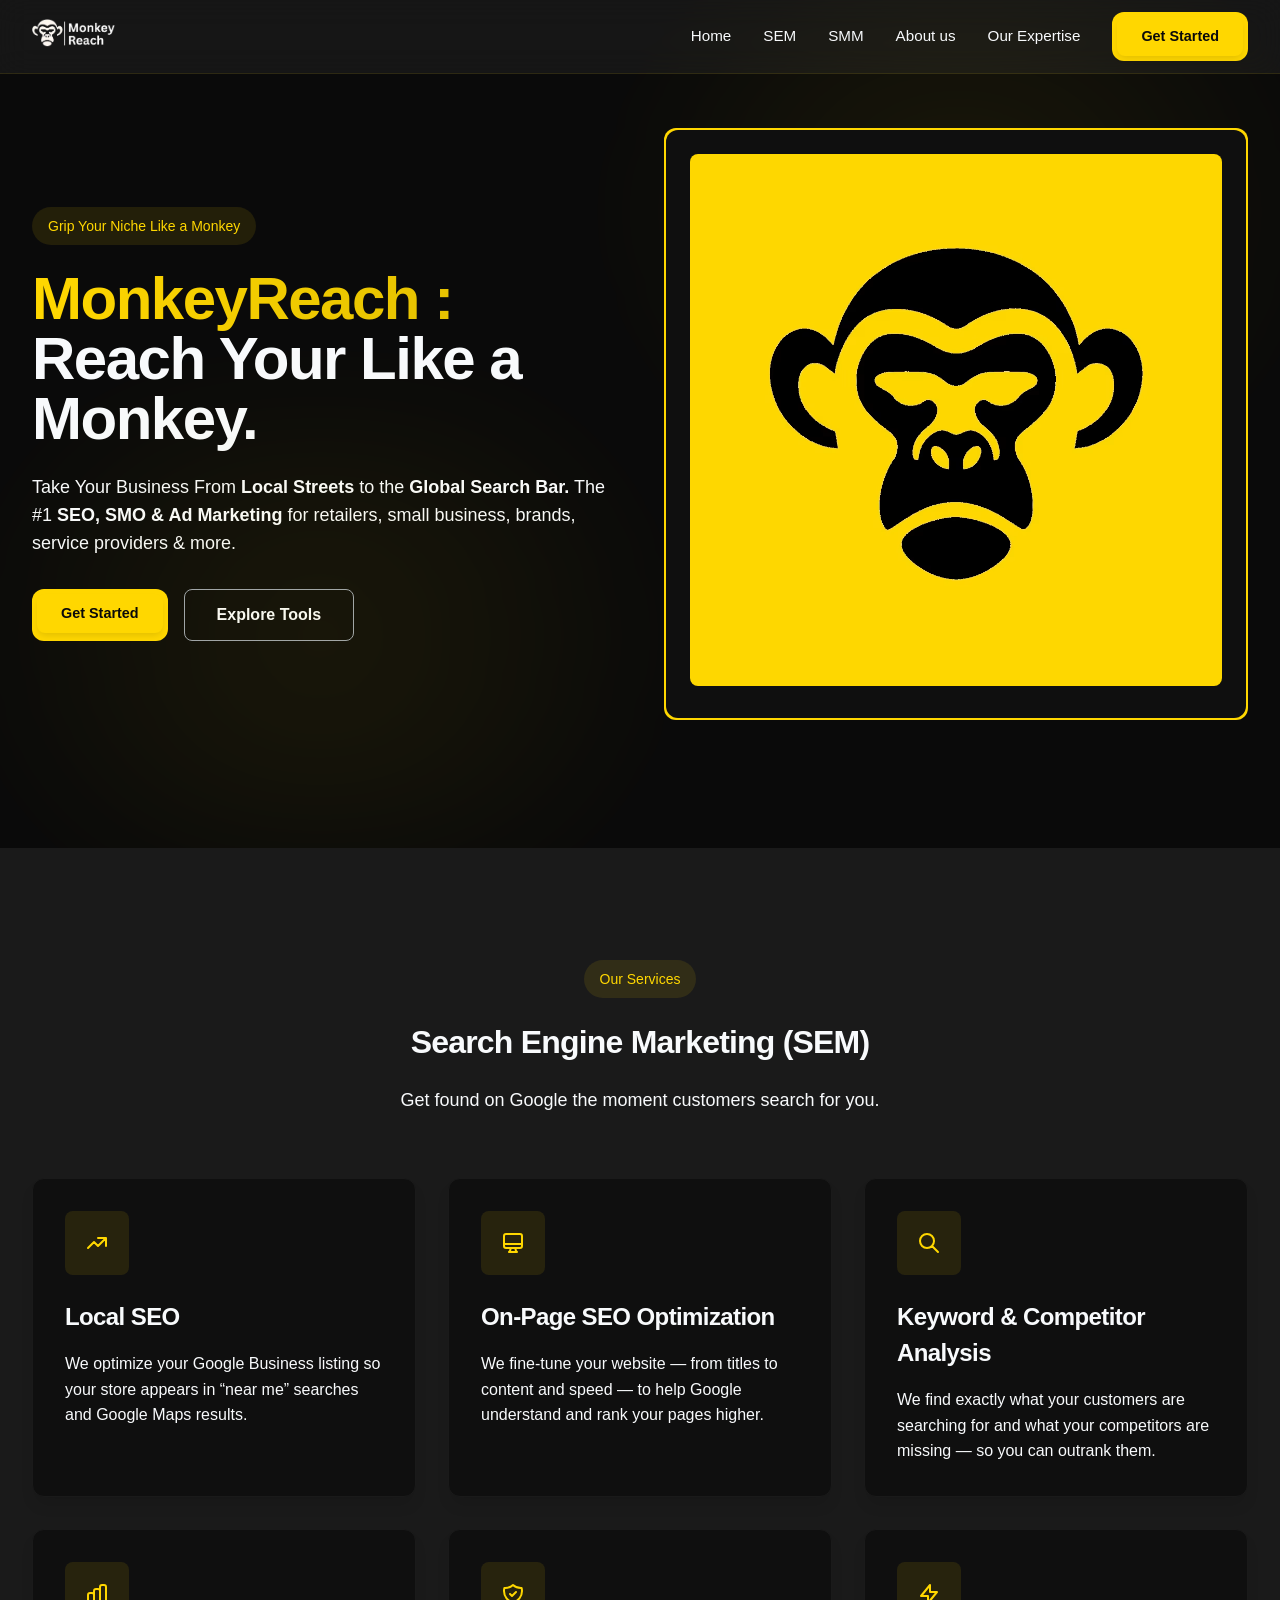
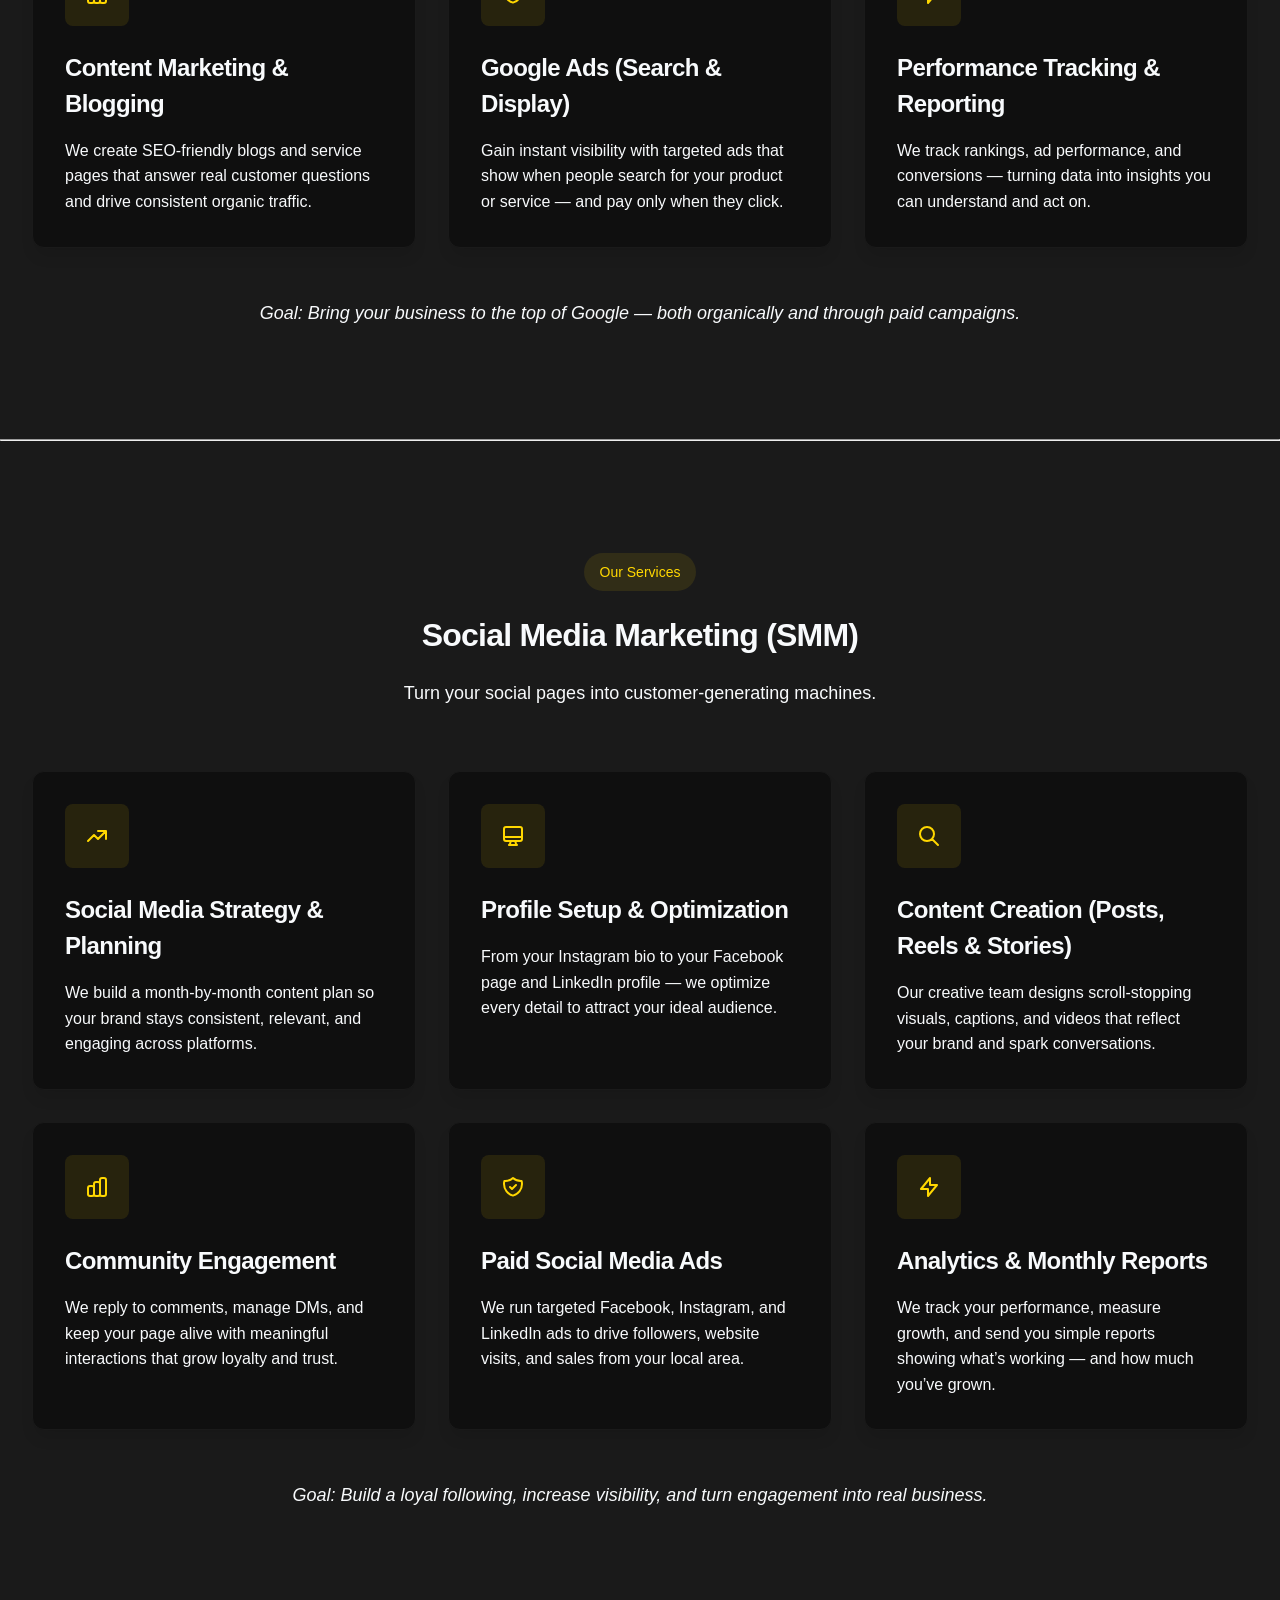
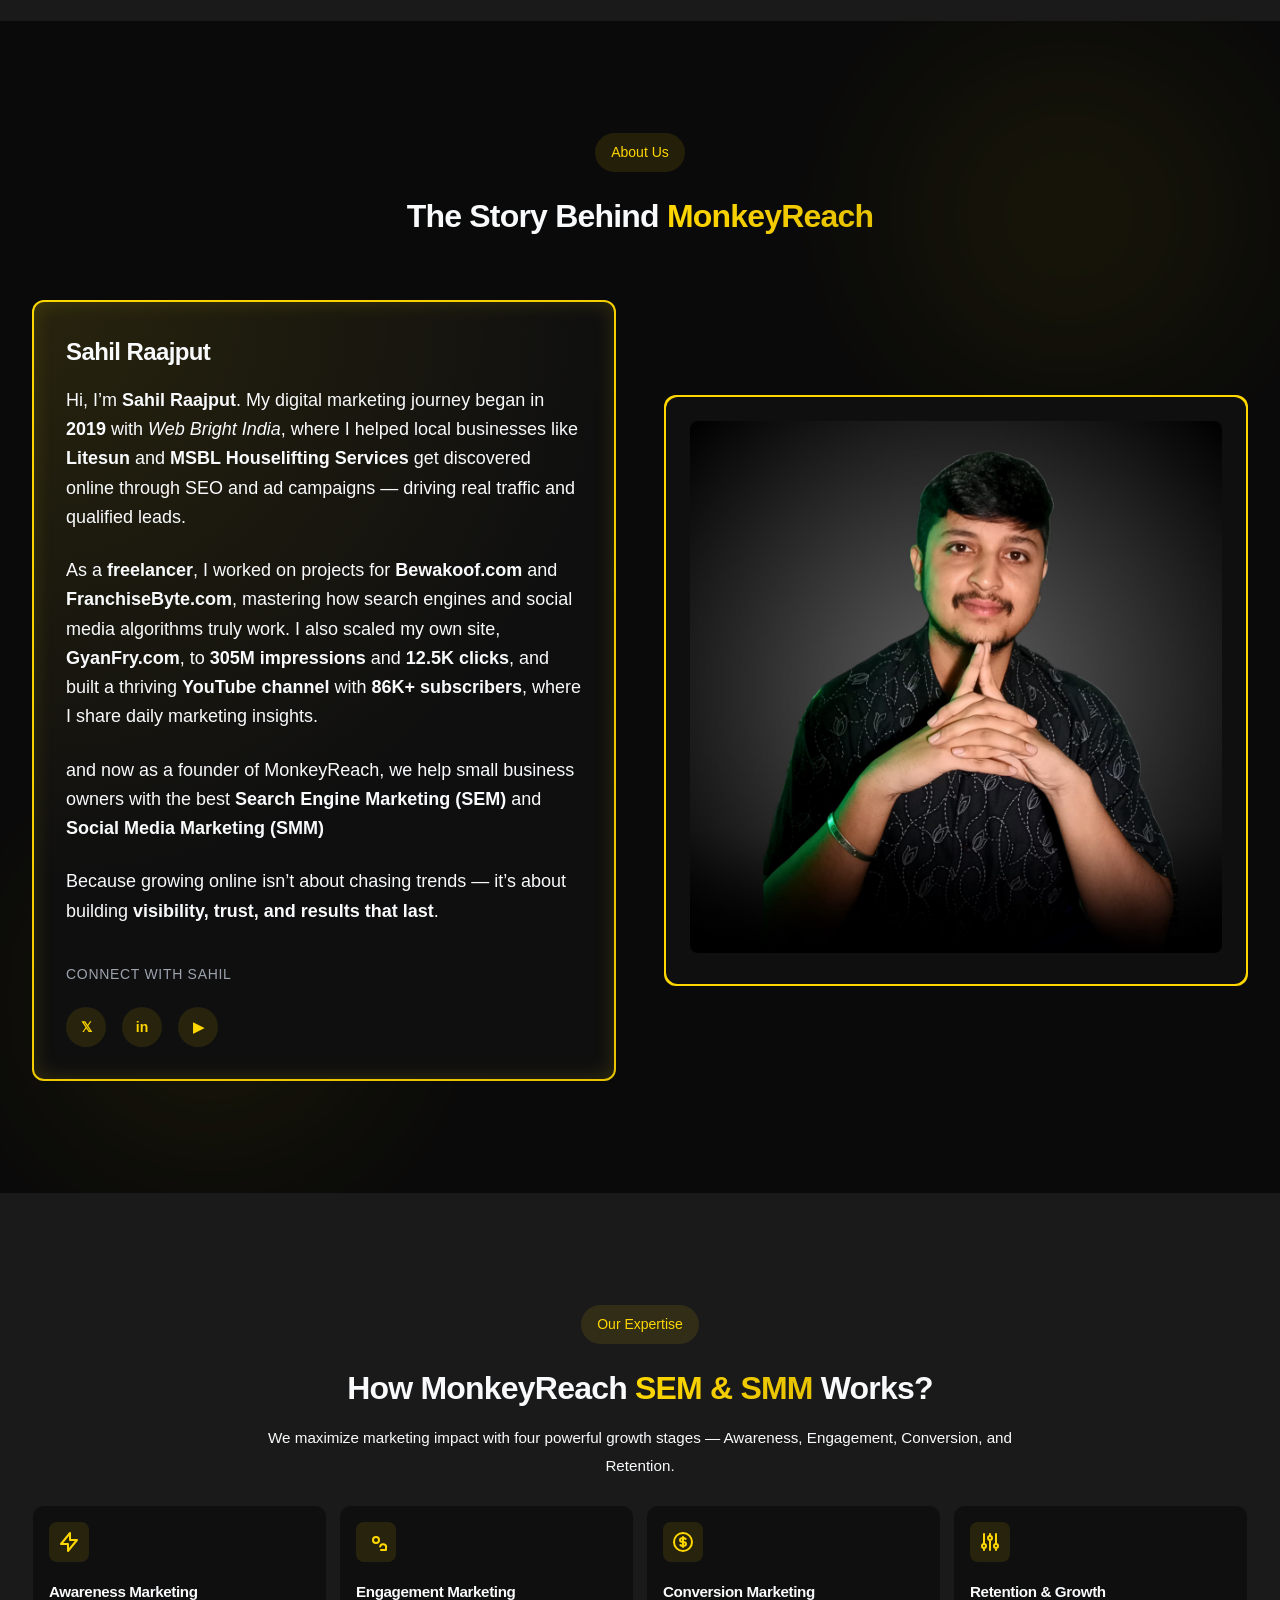
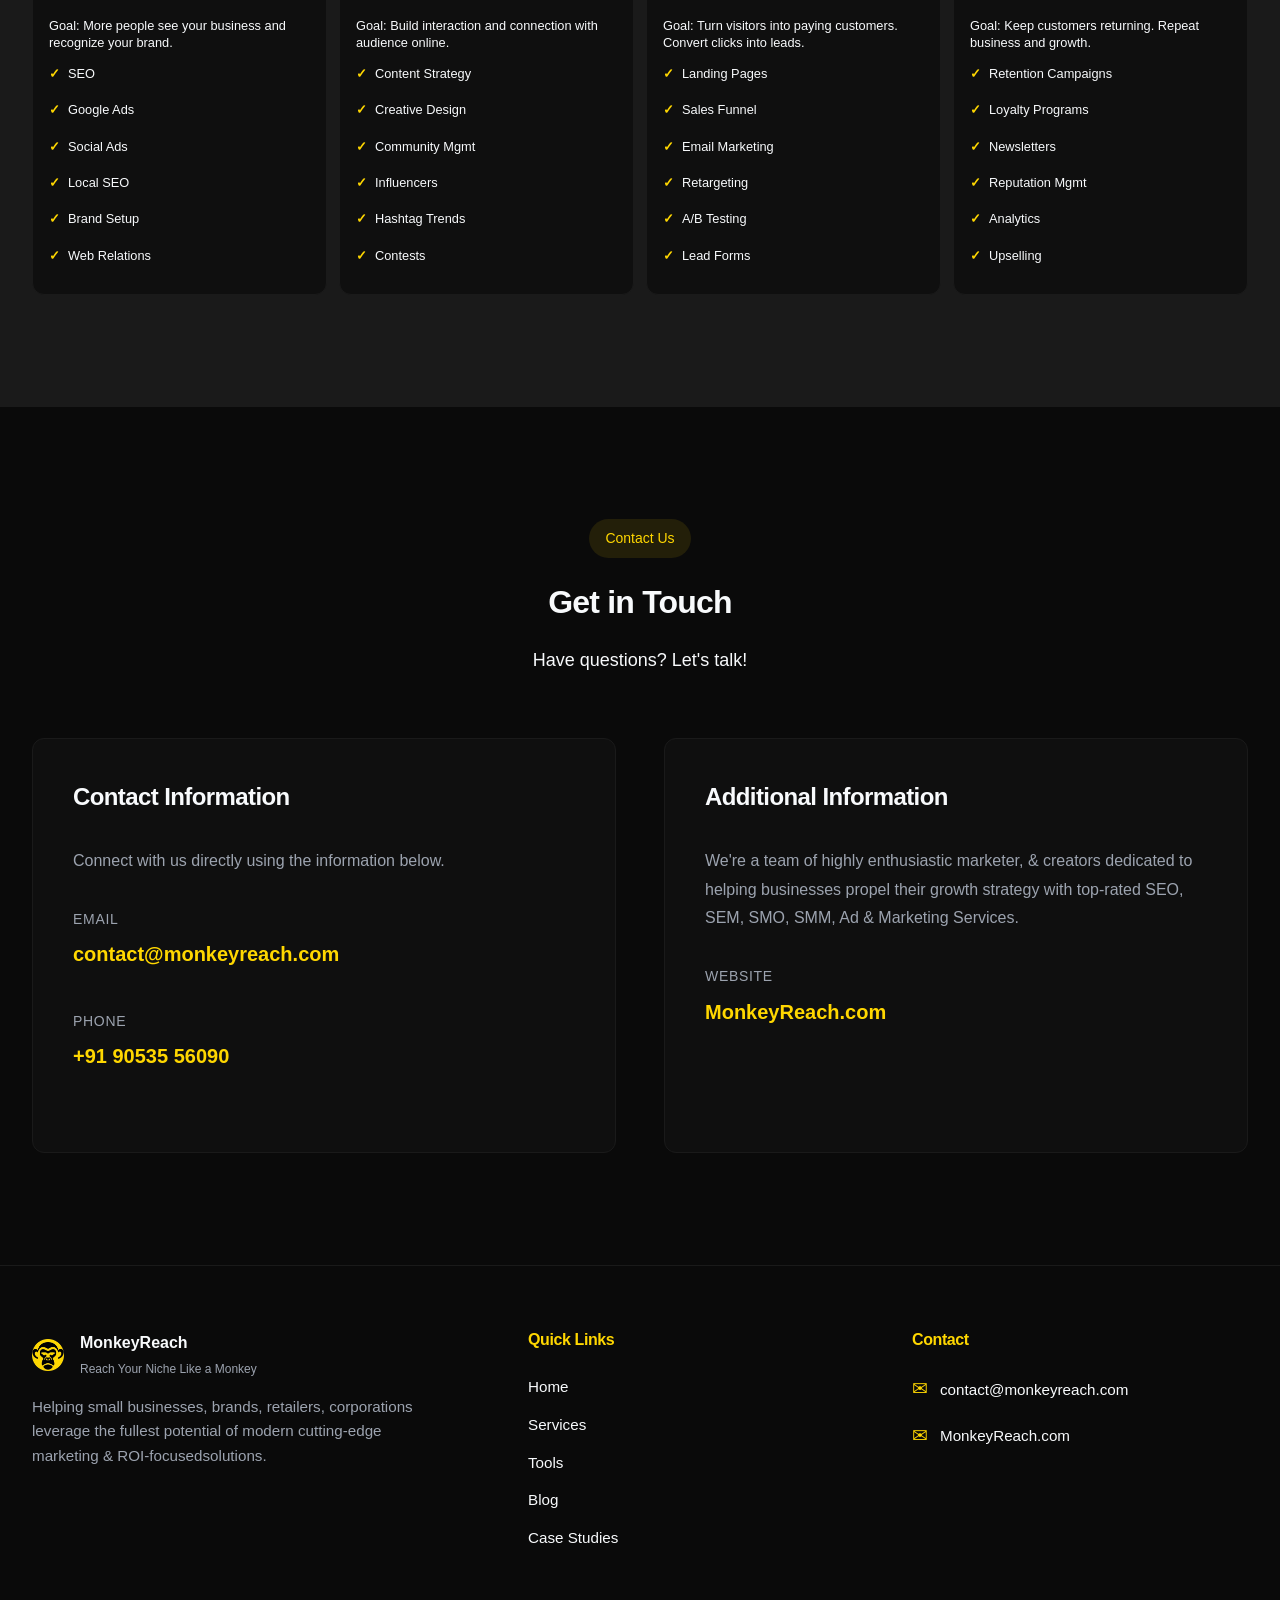
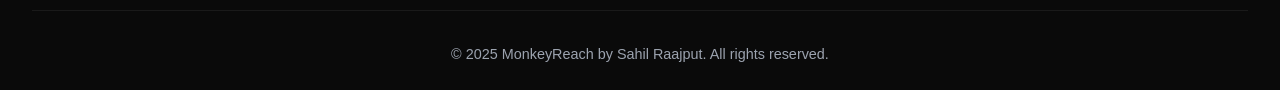
==== commit 4eba22cb: "updated monkeyreach" ====
--- a/index.html
+++ b/index.html
@@ -17,15 +17,16 @@
     <meta name="author" content="Sahil Raajput - MonkeyReach">
     <meta name="robots" content="index, follow">
     <meta name="theme-color" content="#0a0a0a">
+
+    <!-- google search console tag updated -->
+
+    <meta name="google-site-verification" content="51WEd_R0qNhIjf8ooGiQPoAnyGsehjEqCimXcrNzPUw" />
 
     <!-- Favicons -->
     <link rel="icon" type="image/avif" href="Monkey-Reach-Site-Icon.avif">
     <link rel="apple-touch-icon" sizes="180x180" href="Monkey-Reach-Site-Icon.avif">
     <meta name="msapplication-TileColor" content="#0a0a0a">
     <meta name="theme-color" content="#0a0a0a">
-    <!-- google search console tag updated -->
-
-    <meta name="google-site-verification" content="51WEd_R0qNhIjf8ooGiQPoAnyGsehjEqCimXcrNzPUw" />
 
     <!-- Open Graph / Facebook -->
     <meta property="og:title" content="MonkeyReach | Smart SEM & SMM Solutions for Growing Brands">
@@ -1340,10 +1341,10 @@
         <div class="container">
             <div class="hero-grid">
                 <div>
-                    <div class="badge">Marketing Expert for 5+ Years</div>
+                    <div class="badge">Grip Your Niche Like a Monkey</div>
                     <h1>
                         <span class="gradient-text">MonkeyReach :</span><br>
-                        <span>Reach Your Niche Like a Monkey.
+                        <span>Reach Your Like a Monkey.
                         </span>
                     </h1>
                     <p class="text-lg mb-8 max-w-xl" style="margin-top: 1.5rem;">
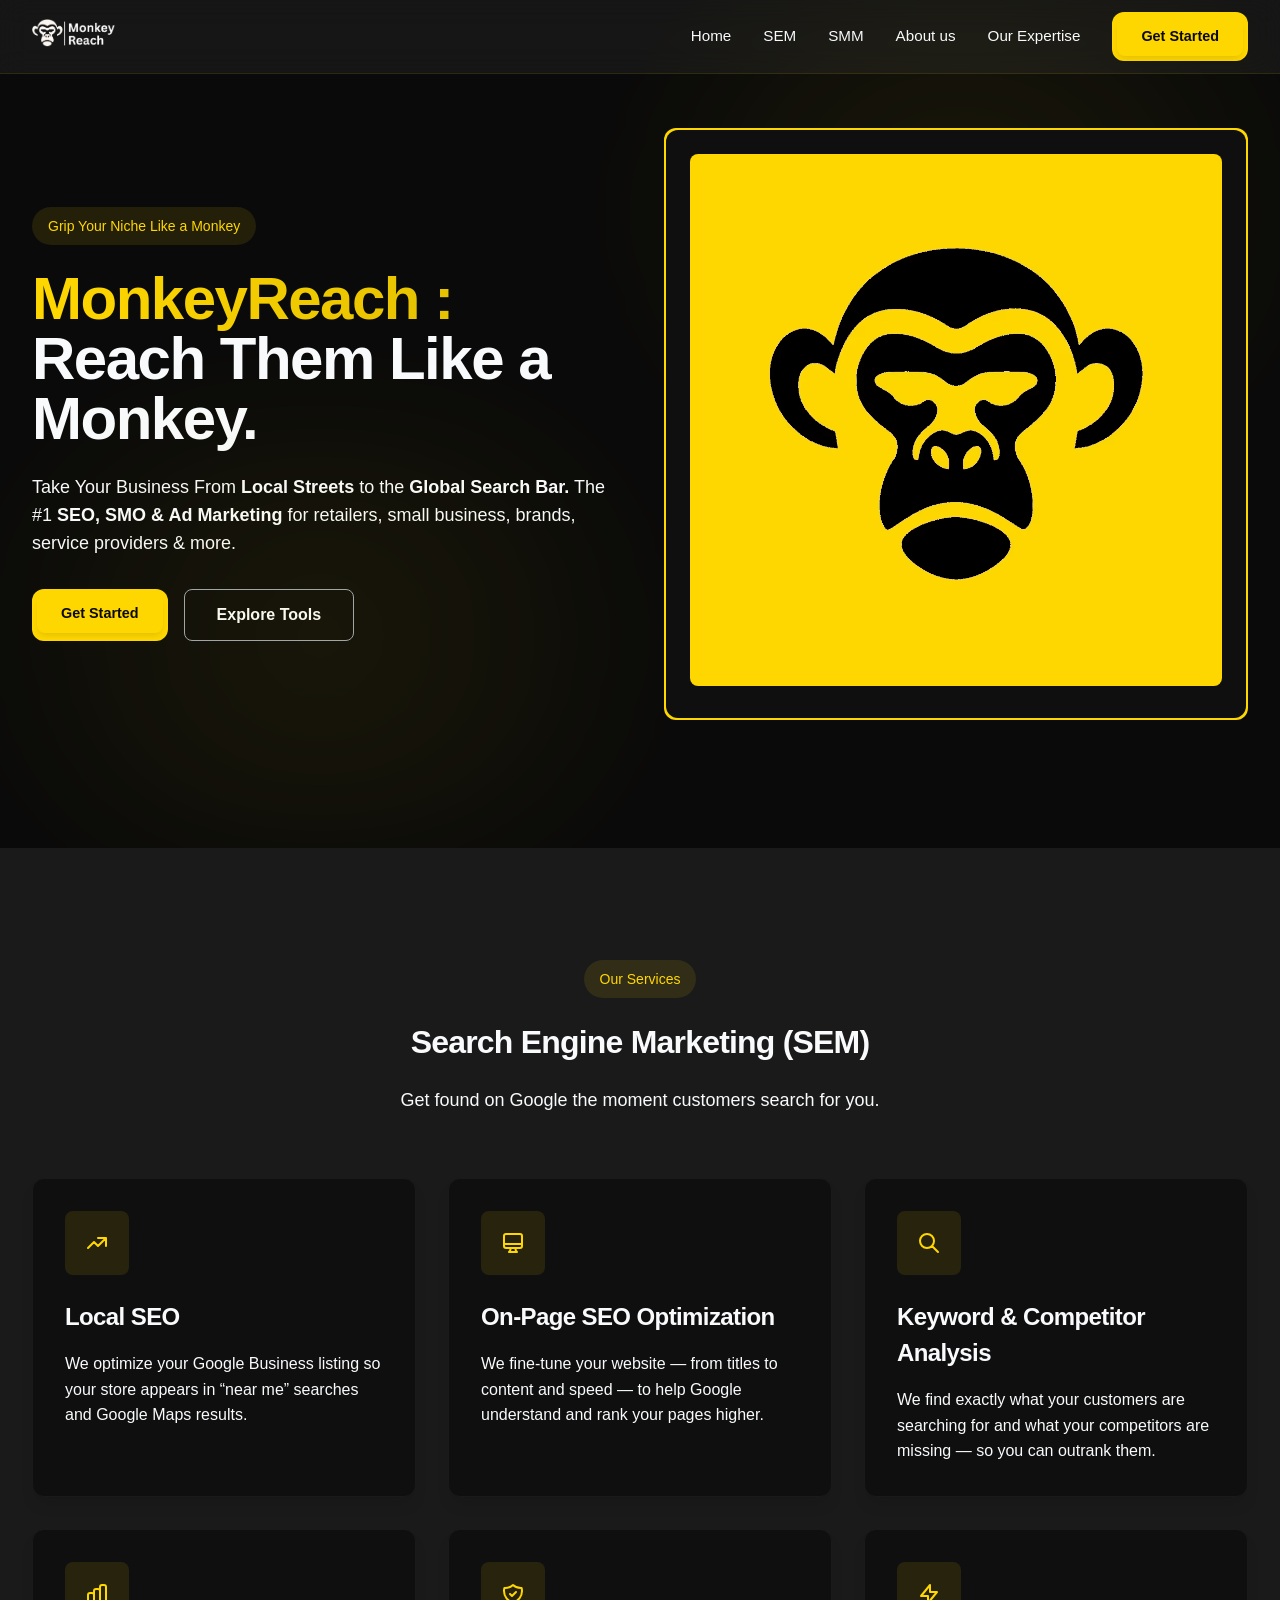
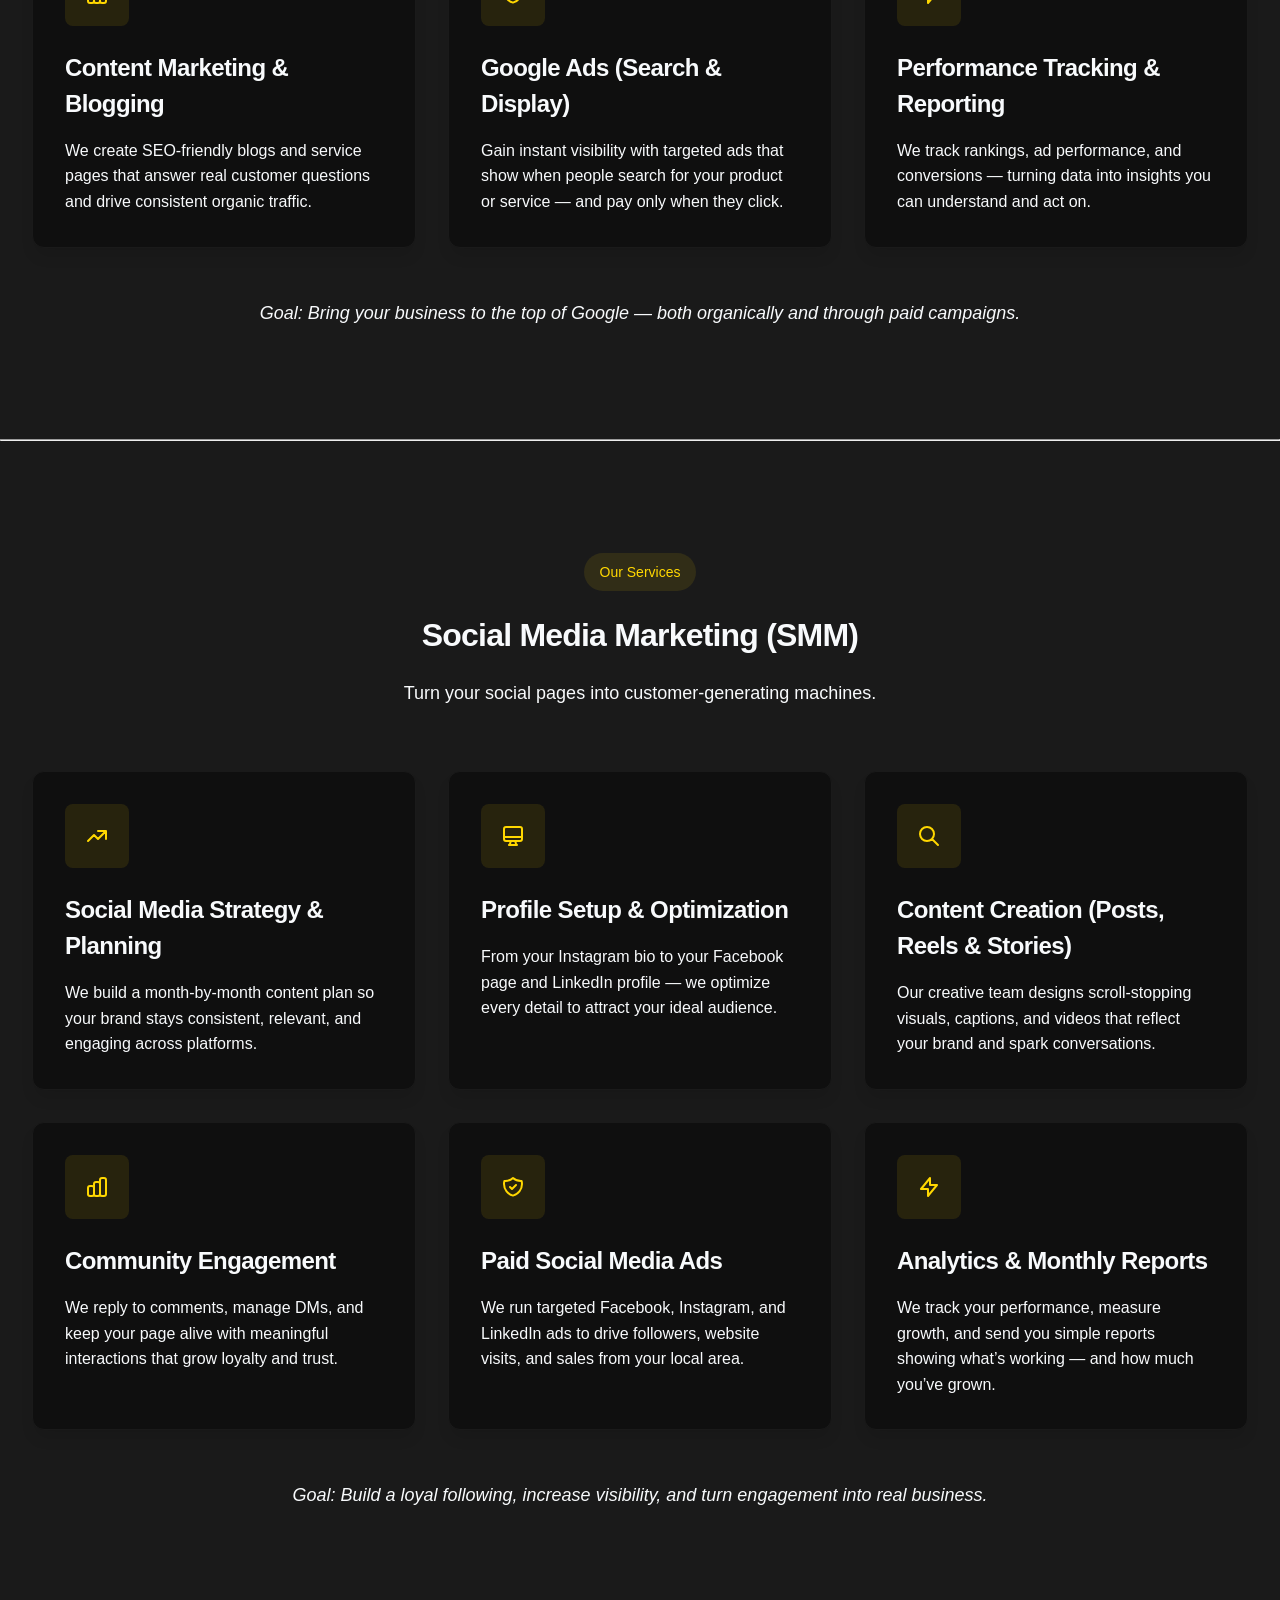
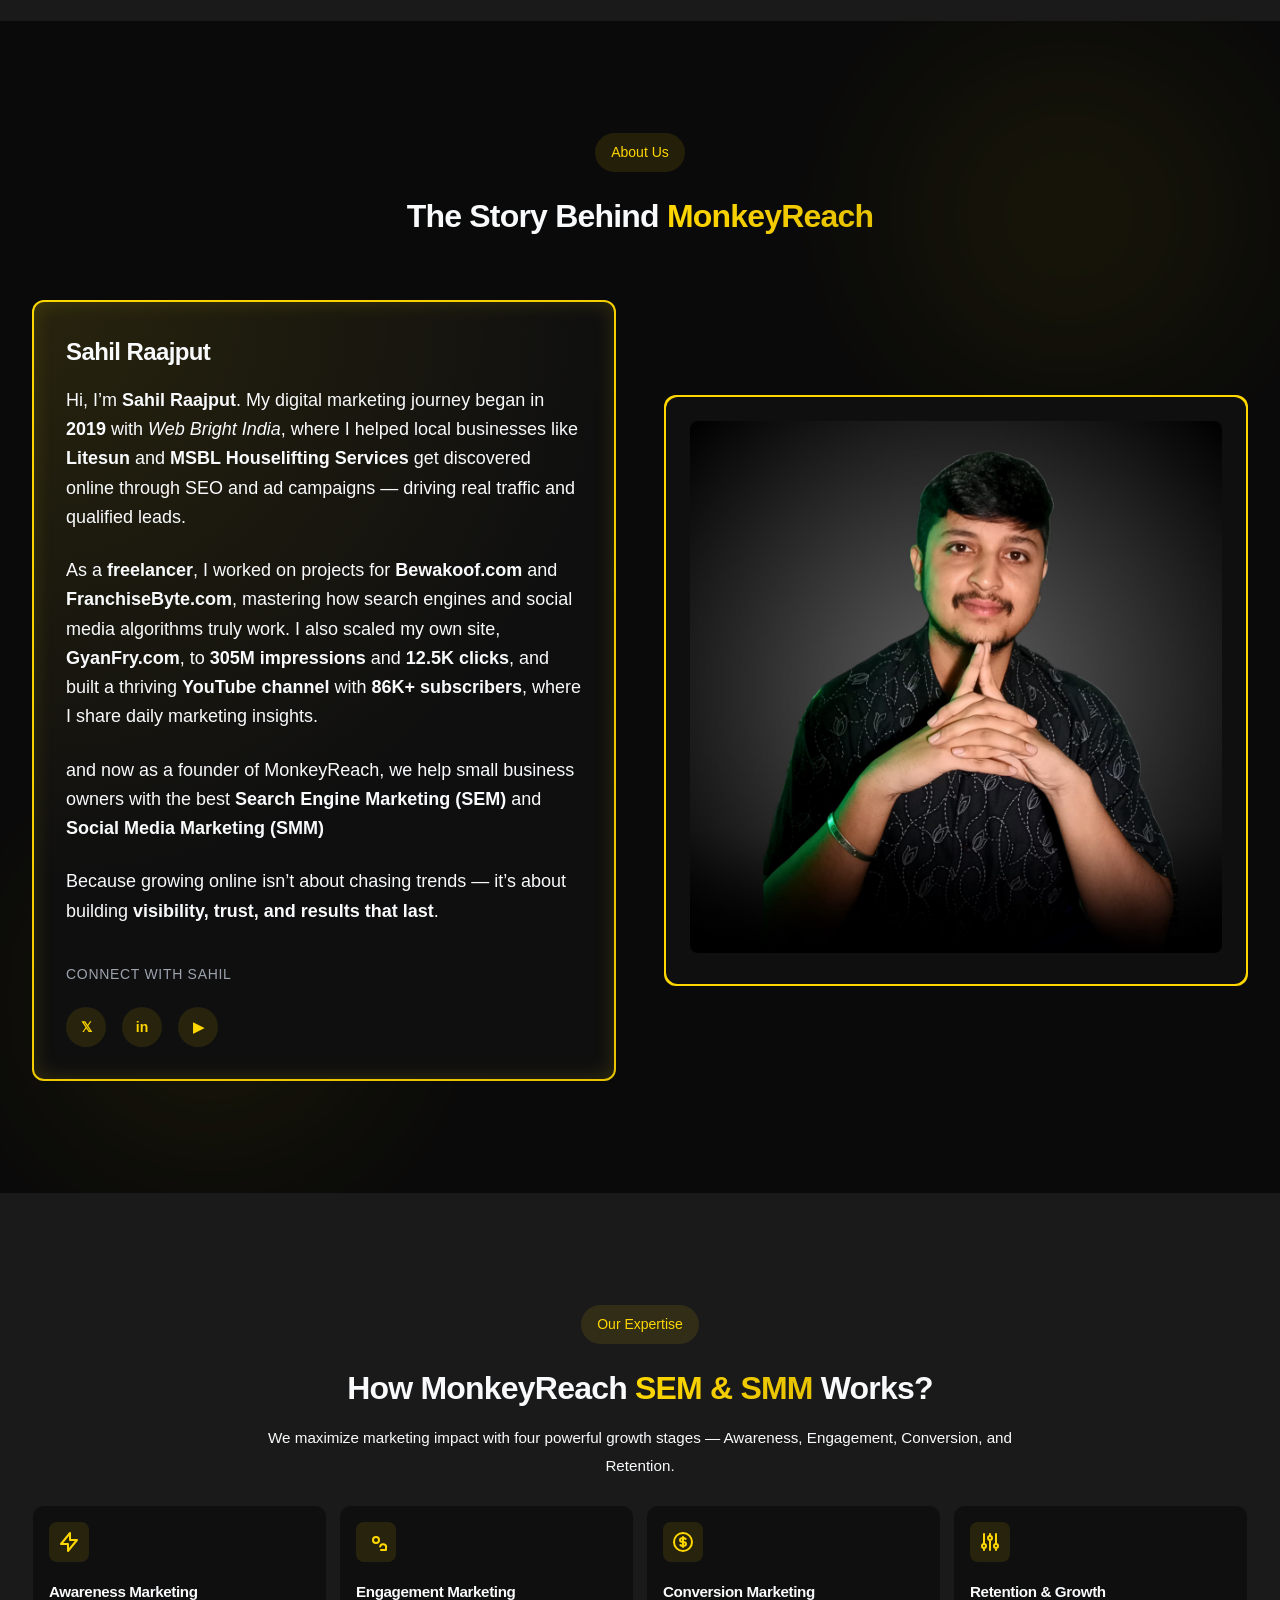
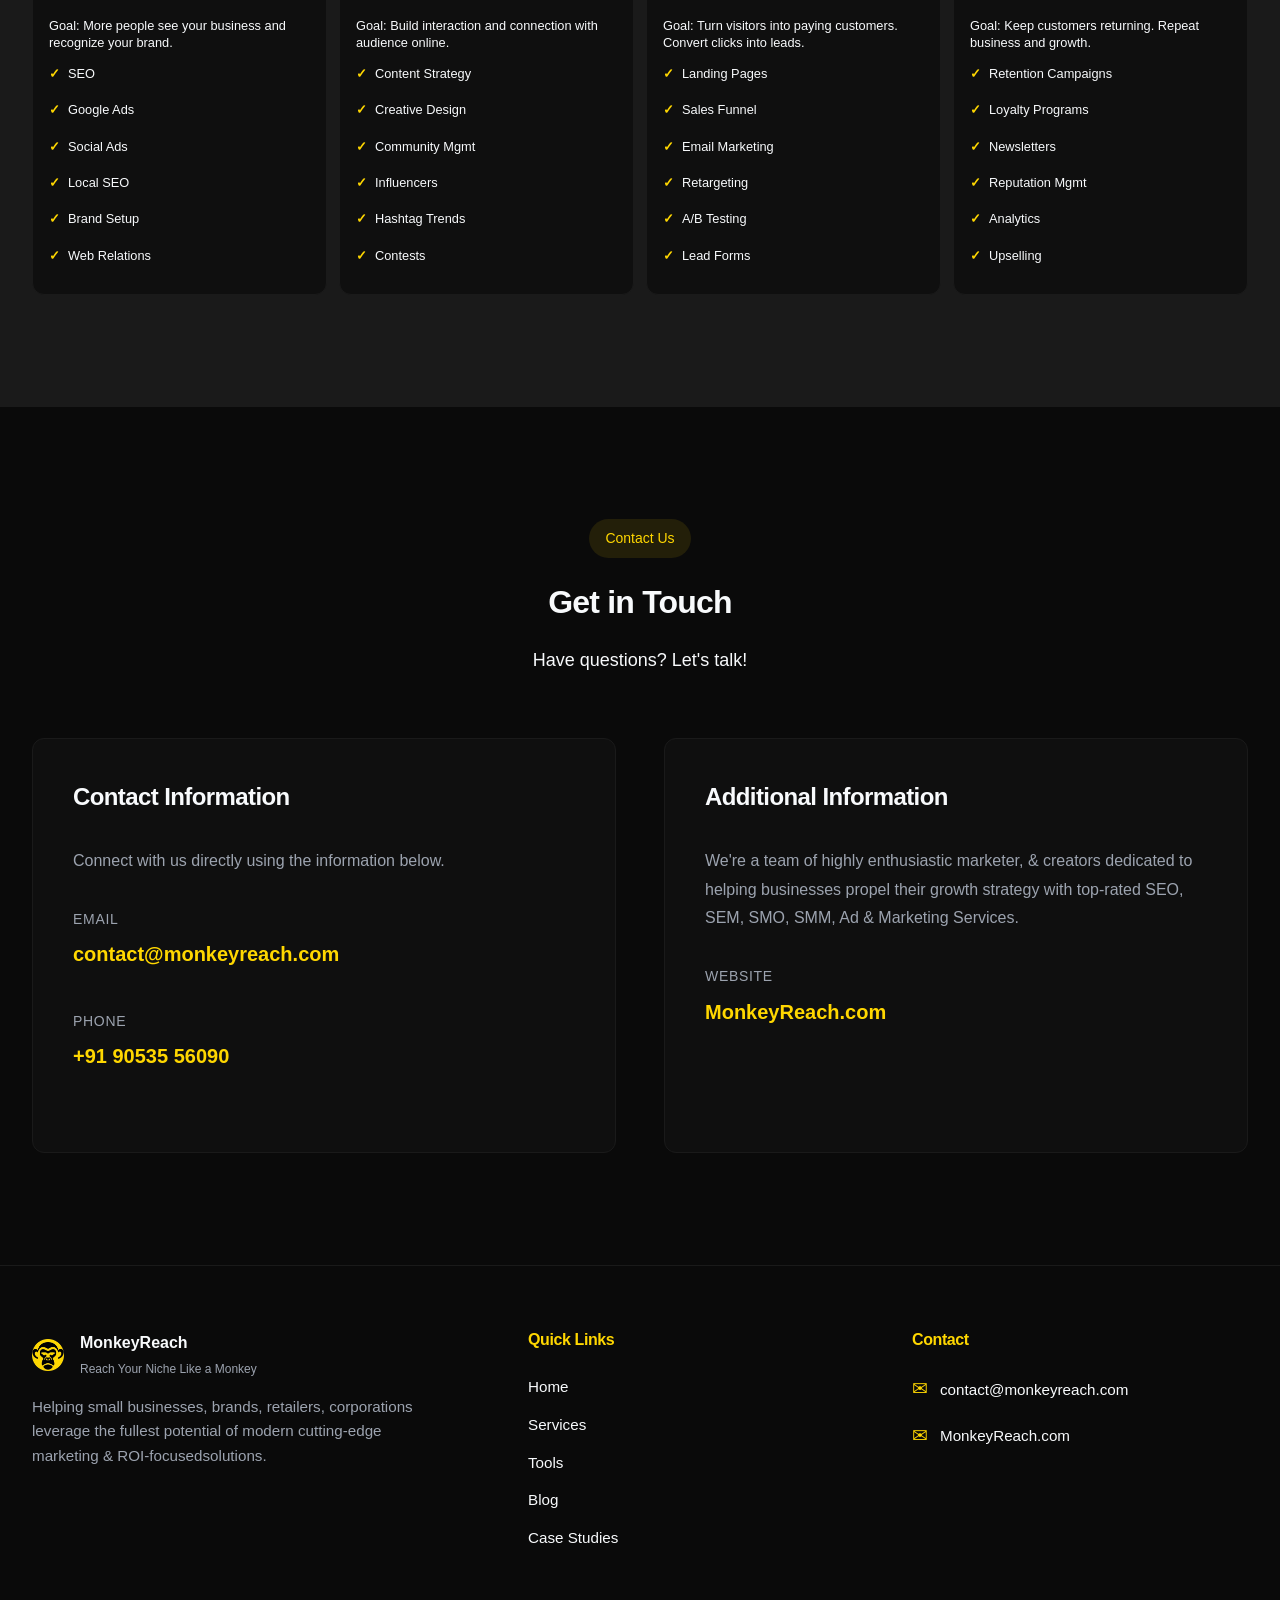
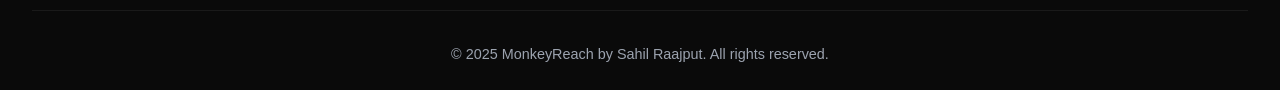
==== commit e547a149: "Updated Again" ====
--- a/index.html
+++ b/index.html
@@ -1344,7 +1344,7 @@
                     <div class="badge">Grip Your Niche Like a Monkey</div>
                     <h1>
                         <span class="gradient-text">MonkeyReach :</span><br>
-                        <span>Reach Your Like a Monkey.
+                        <span>Reach Them Like a Monkey.
                         </span>
                     </h1>
                     <p class="text-lg mb-8 max-w-xl" style="margin-top: 1.5rem;">
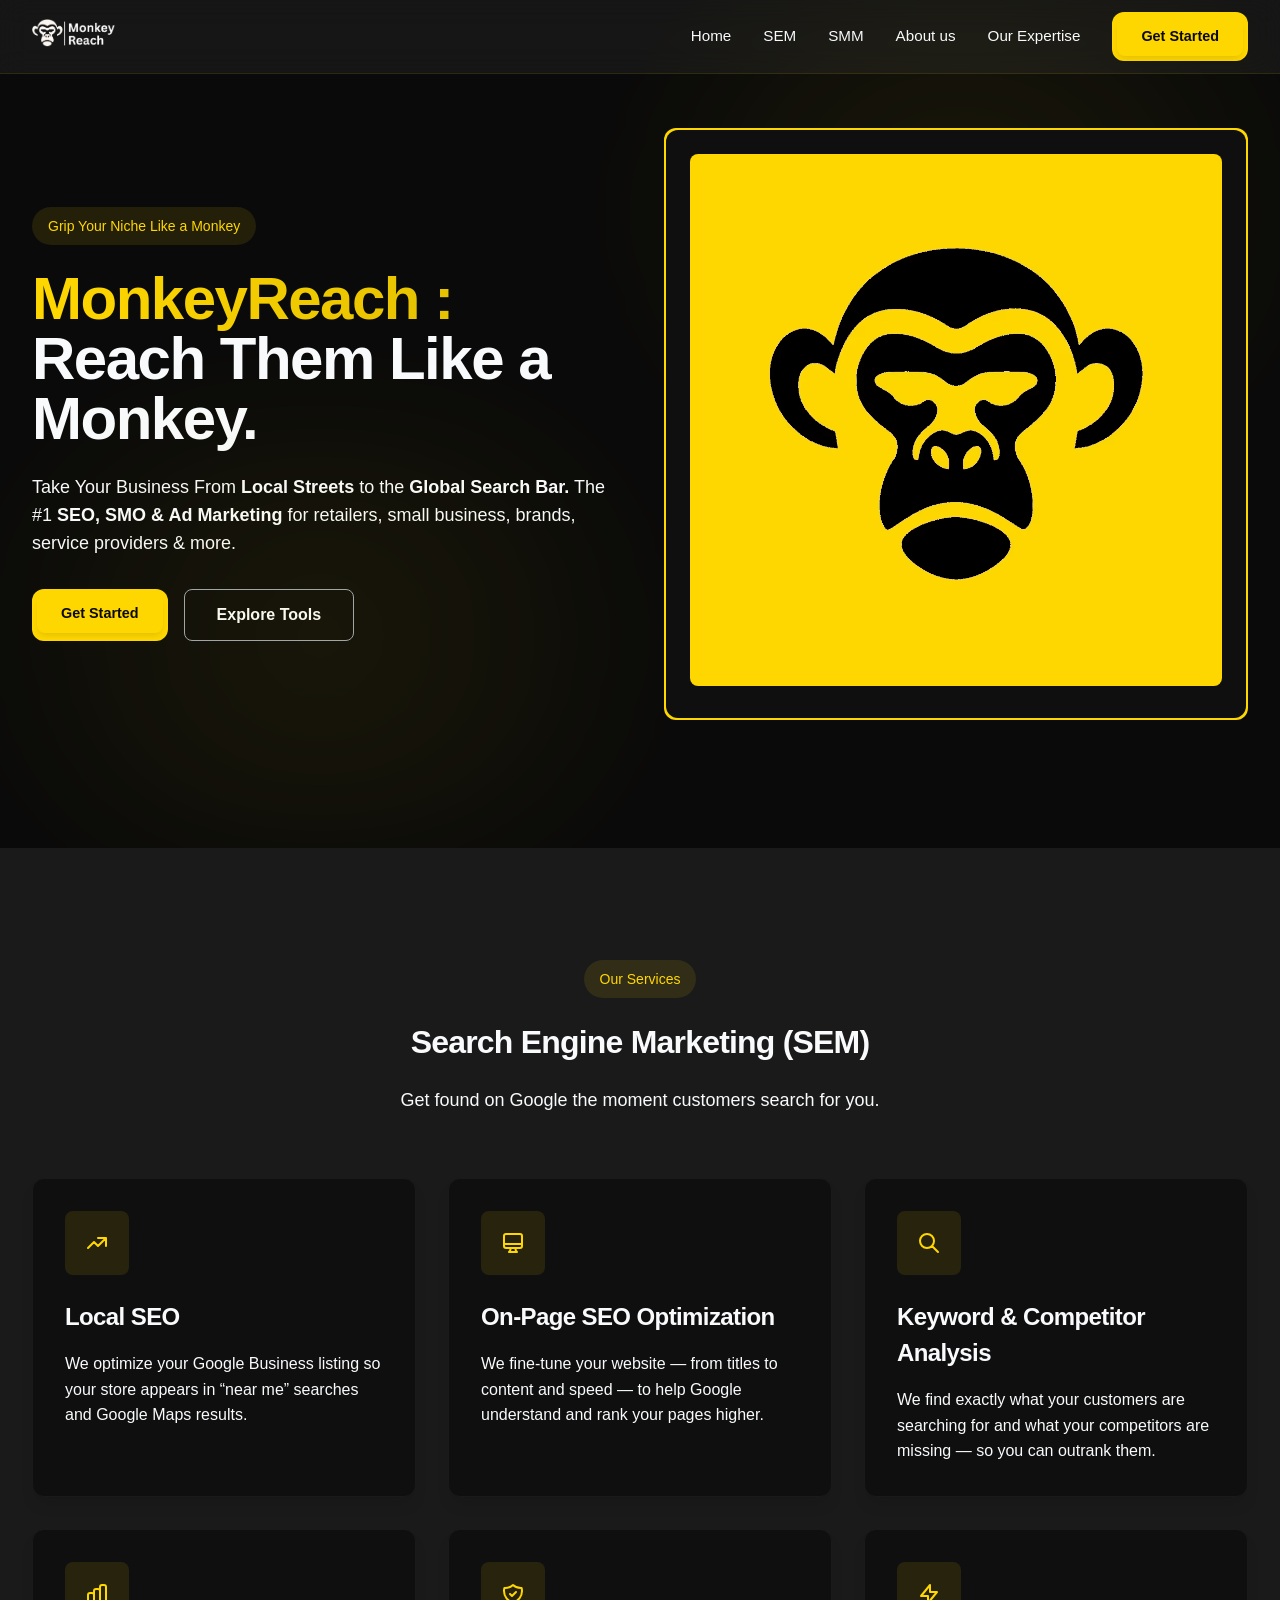
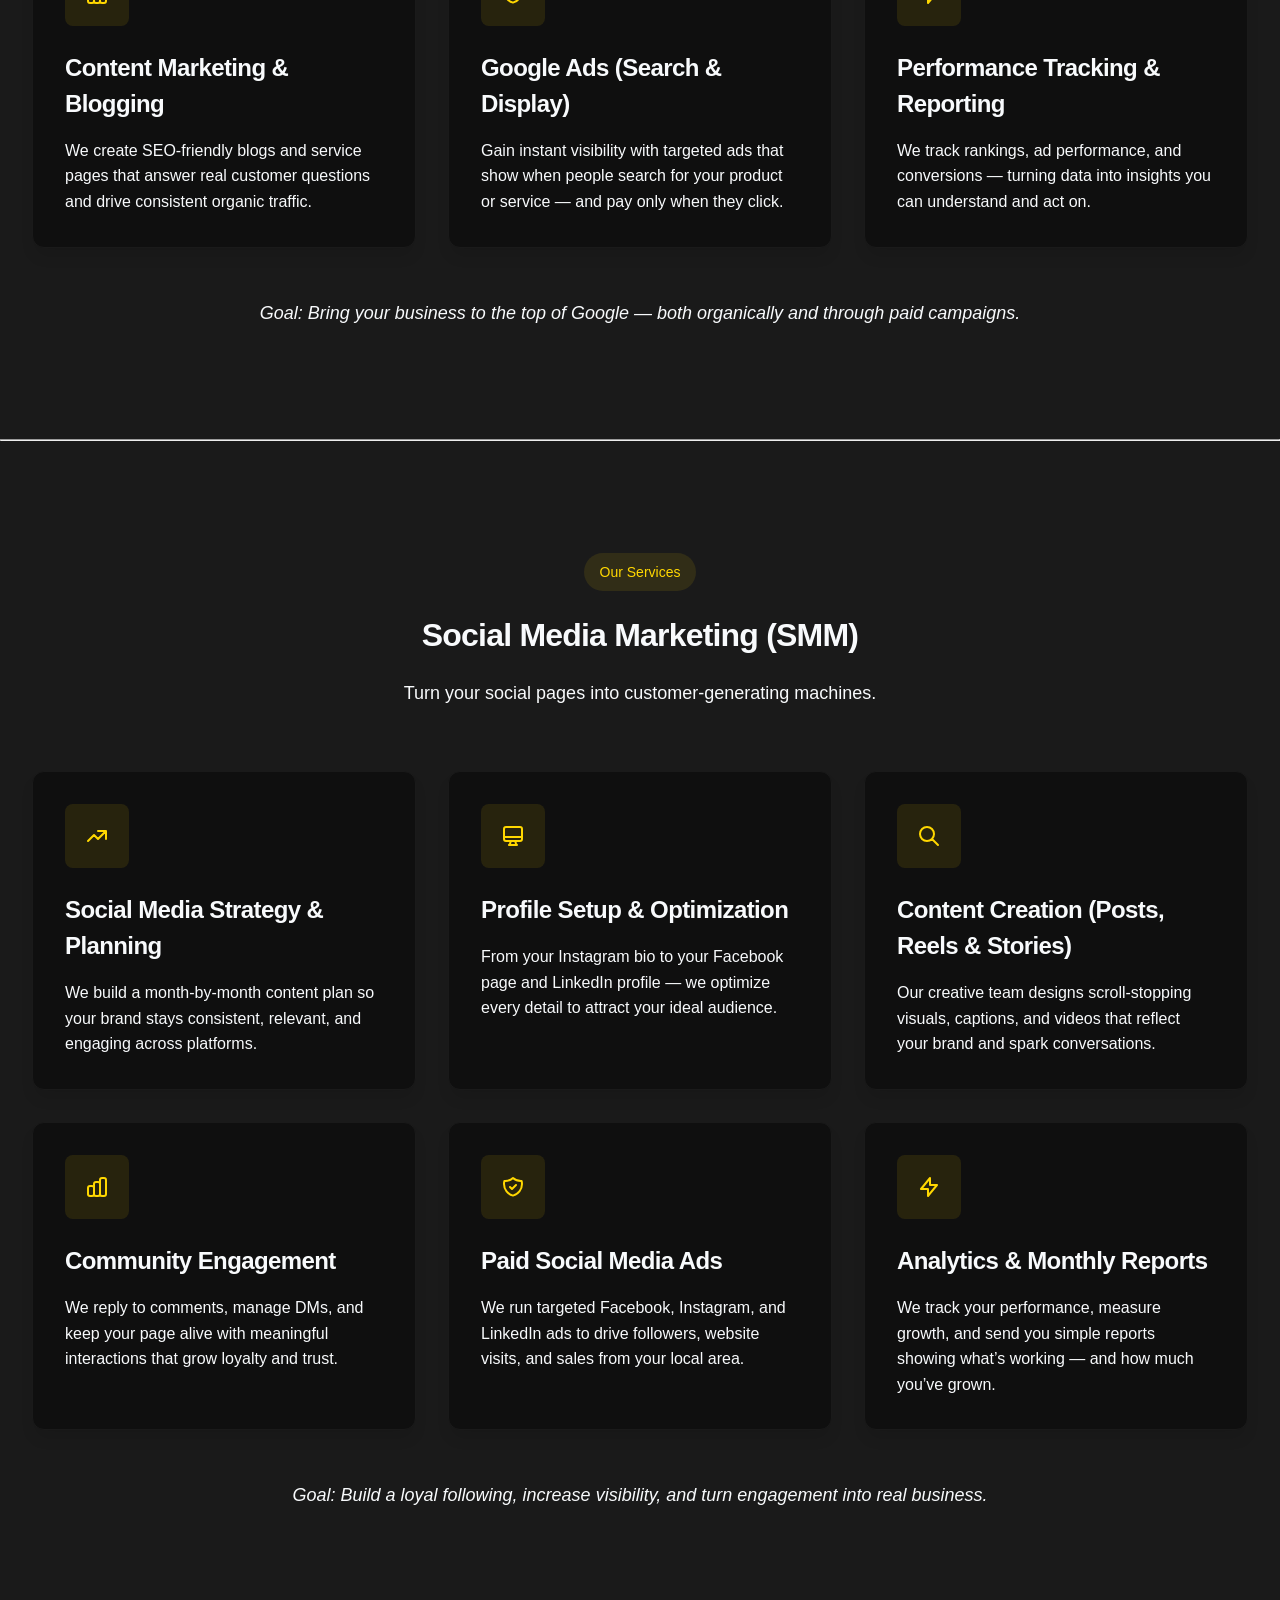
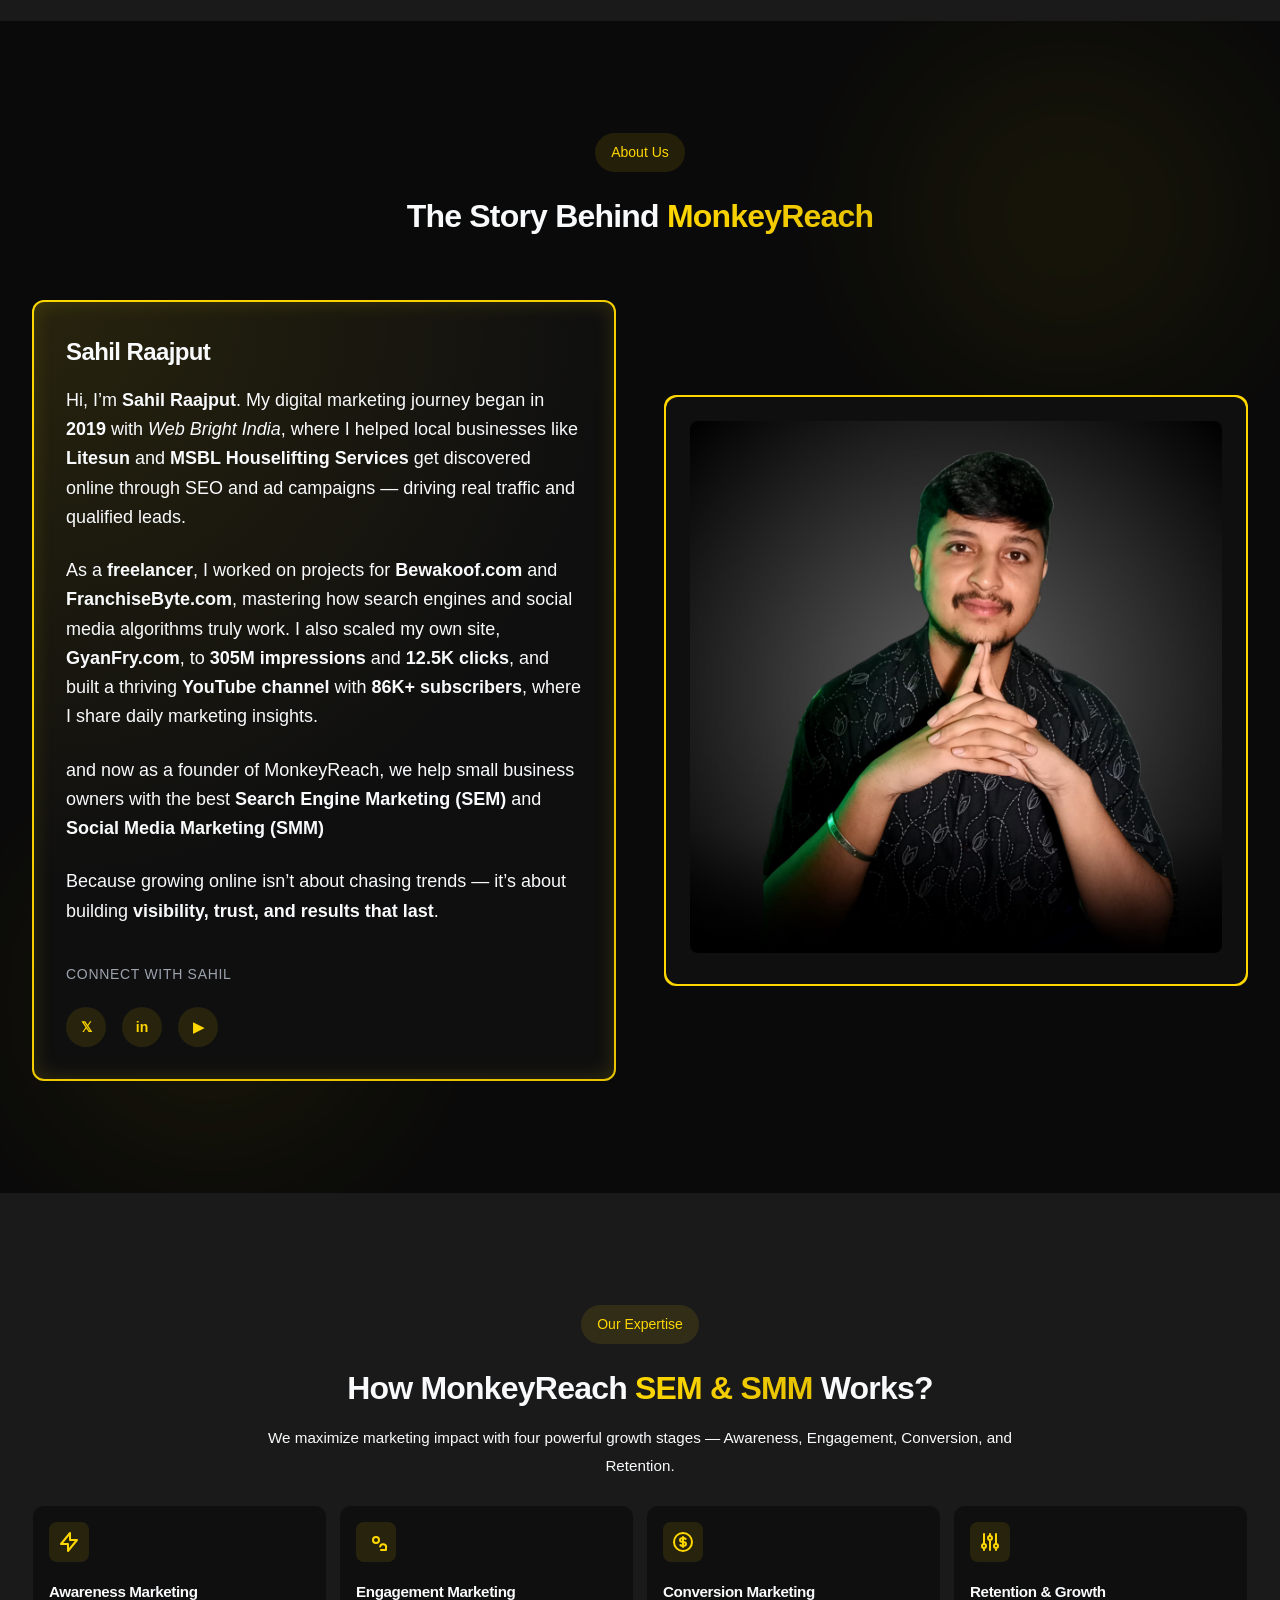
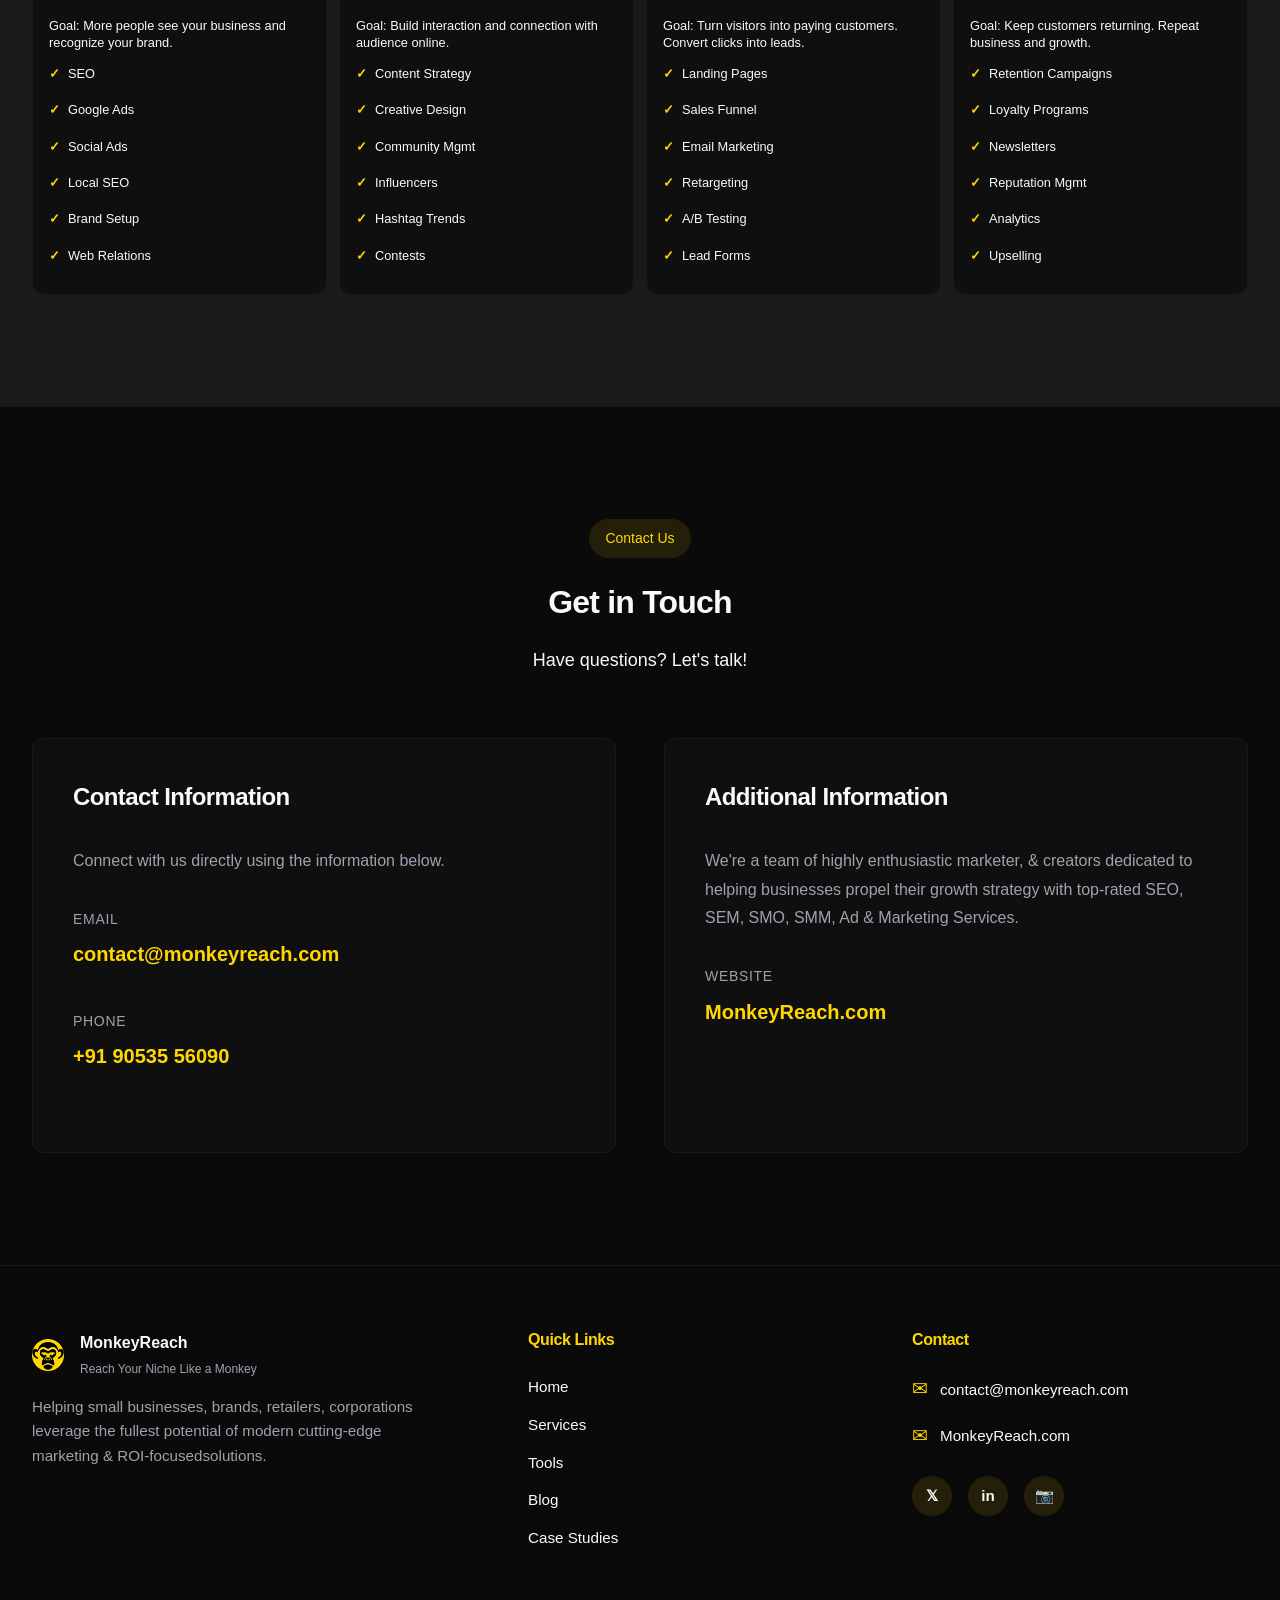
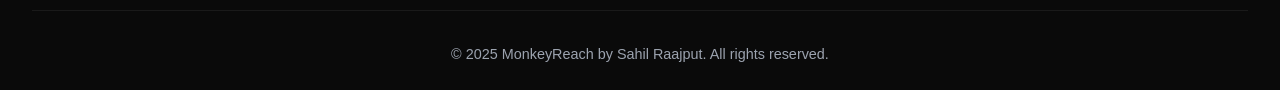
==== commit 83d848ab: "updated" ====
--- a/index.html
+++ b/index.html
@@ -38,8 +38,8 @@
     <meta property="og:site_name" content="MonkeyReach">
 
     <!-- Social Links -->
-    <link rel="me" href="https://x.com/Sahil_Raaajput" />
-    <link rel="me" href="https://www.linkedin.com/in/sahil-raajput/" />
+    <link rel="me" href="https://www.instagram.com/monkey_reach/" />
+    <link rel="me" href="https://www.linkedin.com/company/monkey-reach/" />
     <link rel="me" href="https://www.youtube.com/@Sahil_Raajput" />
 
     <!-- Twitter Card -->
@@ -1811,6 +1811,11 @@
                         <span class="footer-contact-icon">✉</span>
                         <a href="https://www.monkeyreach.com">MonkeyReach.com</a>
                     </div>
+                    <div class="social-links">
+                        <a href="https://x.com/Monkey_Reach" class="social-link">𝕏</a>
+                        <a href="https://www.linkedin.com/company/monkey-reach/" class="social-link">in</a>
+                        <a href="https://www.instagram.com/monkey_reach/" class="social-link">📷</a>
+                    </div>
                 </div>
             </div>
 
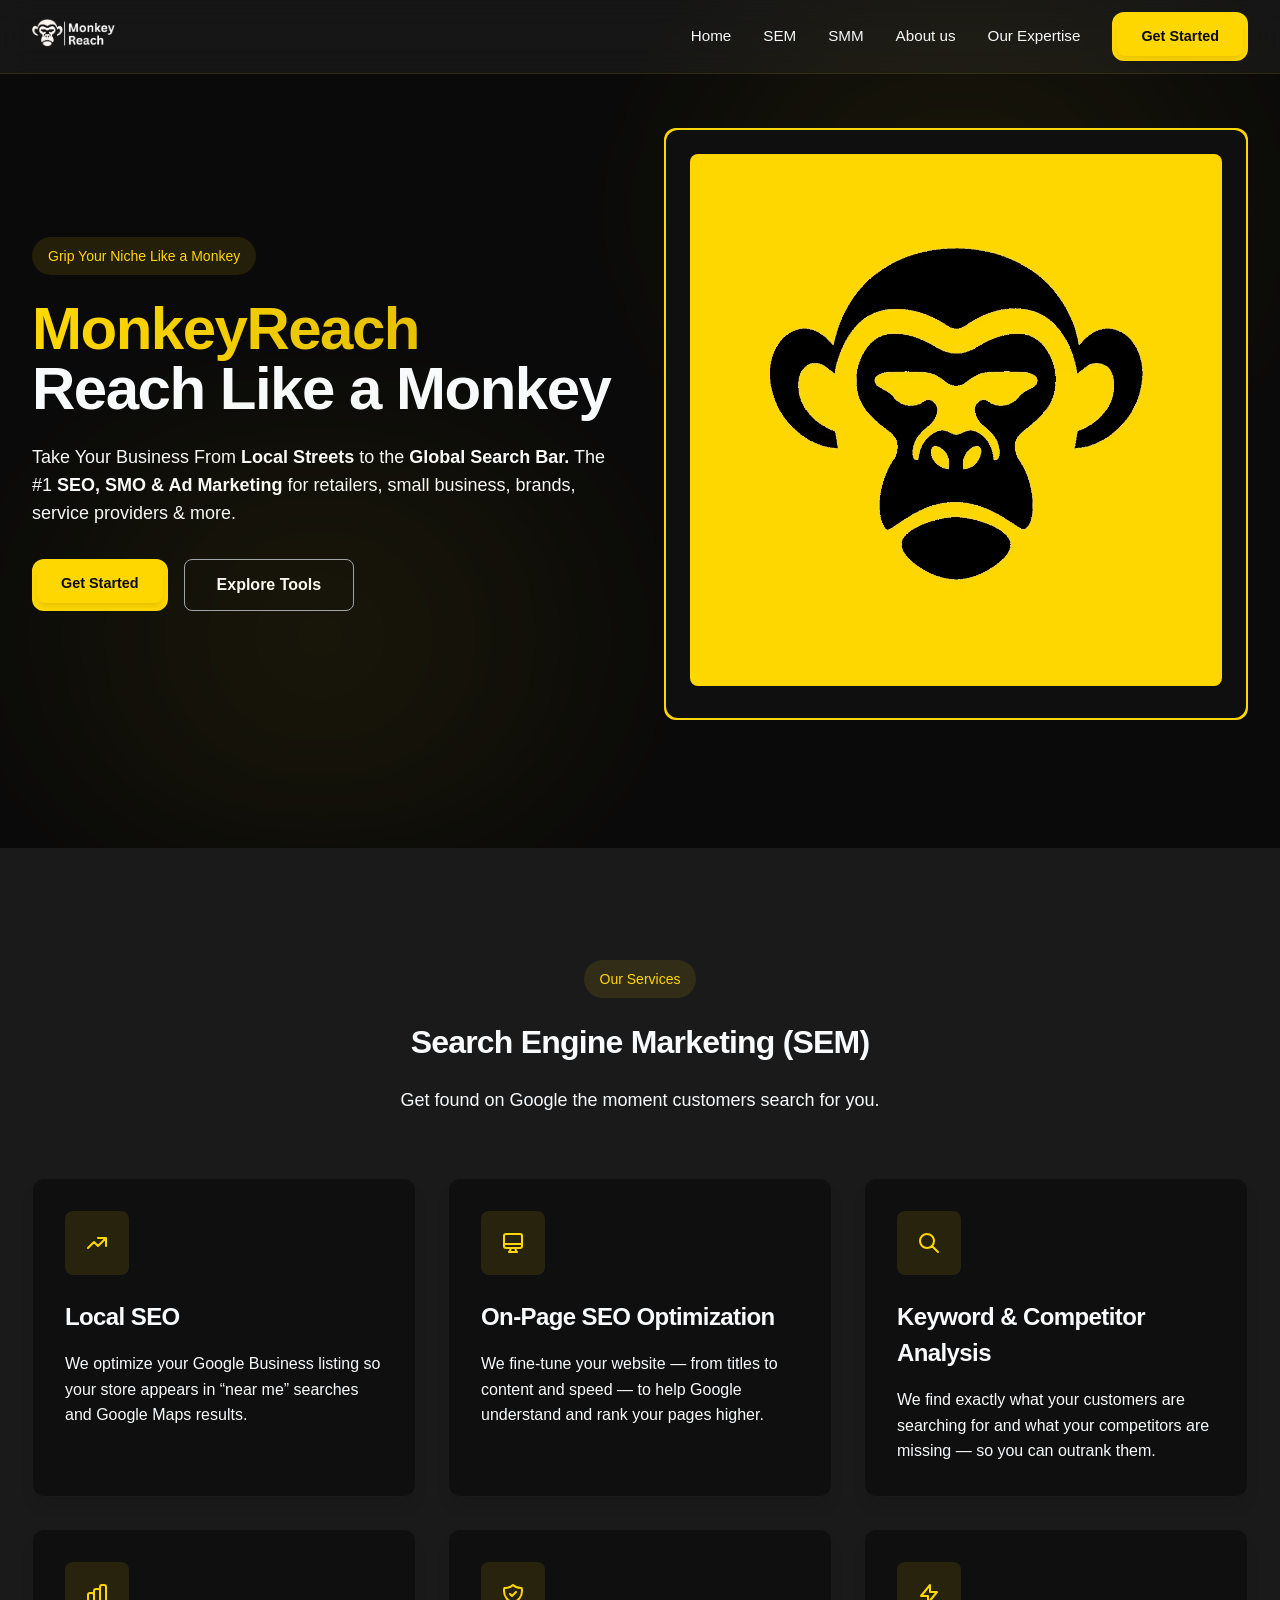
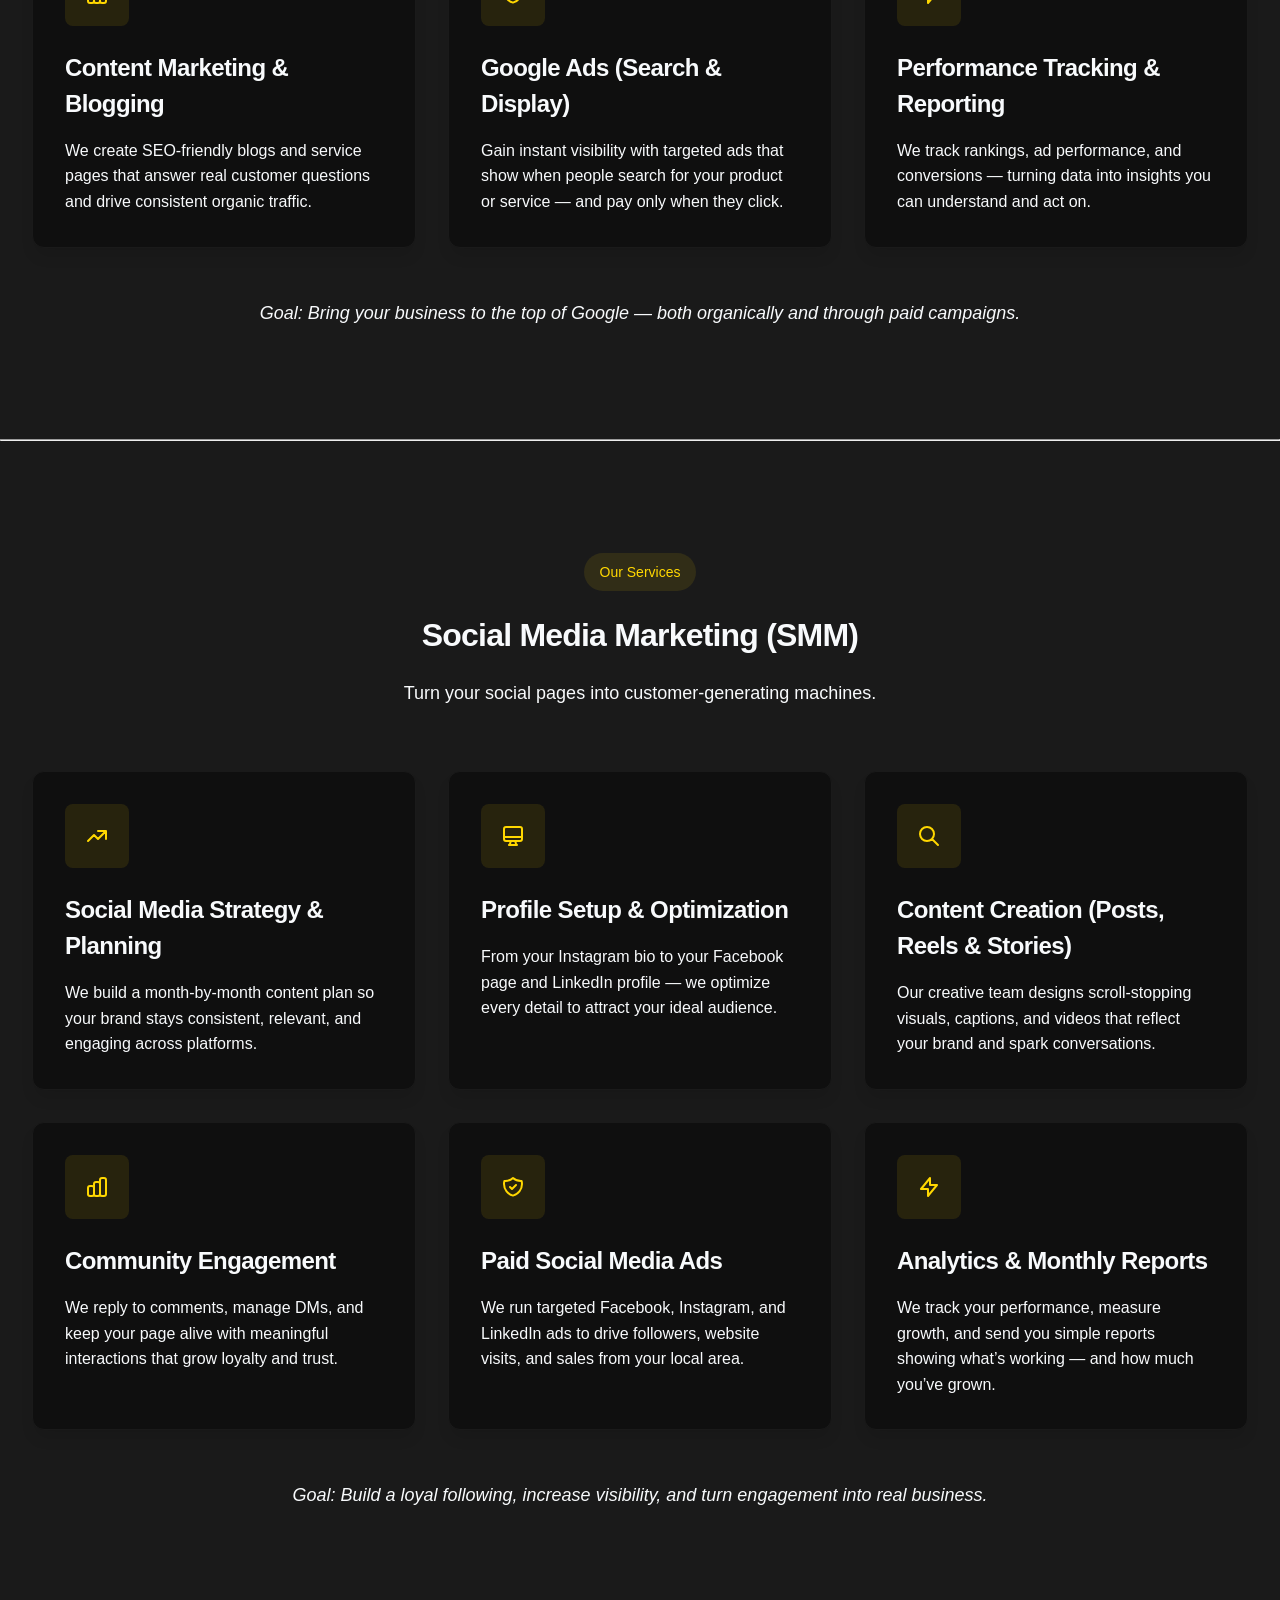
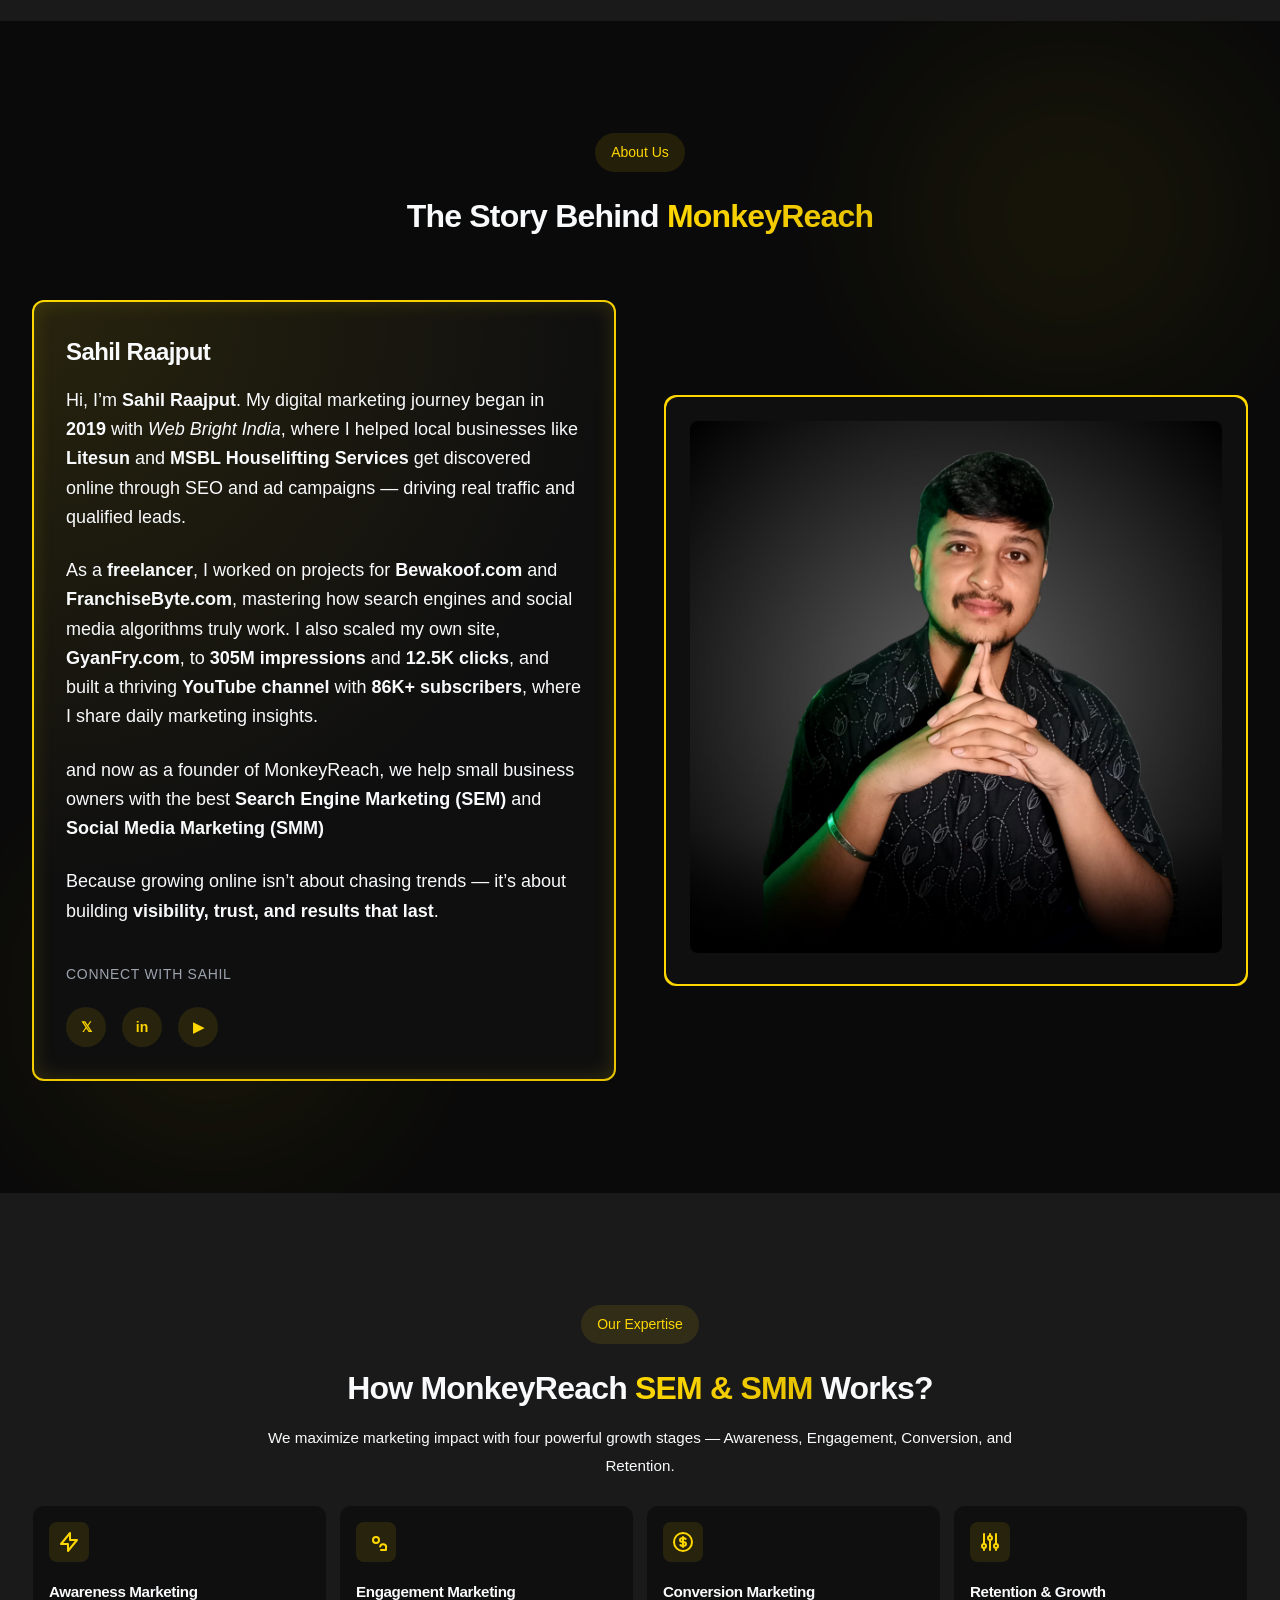
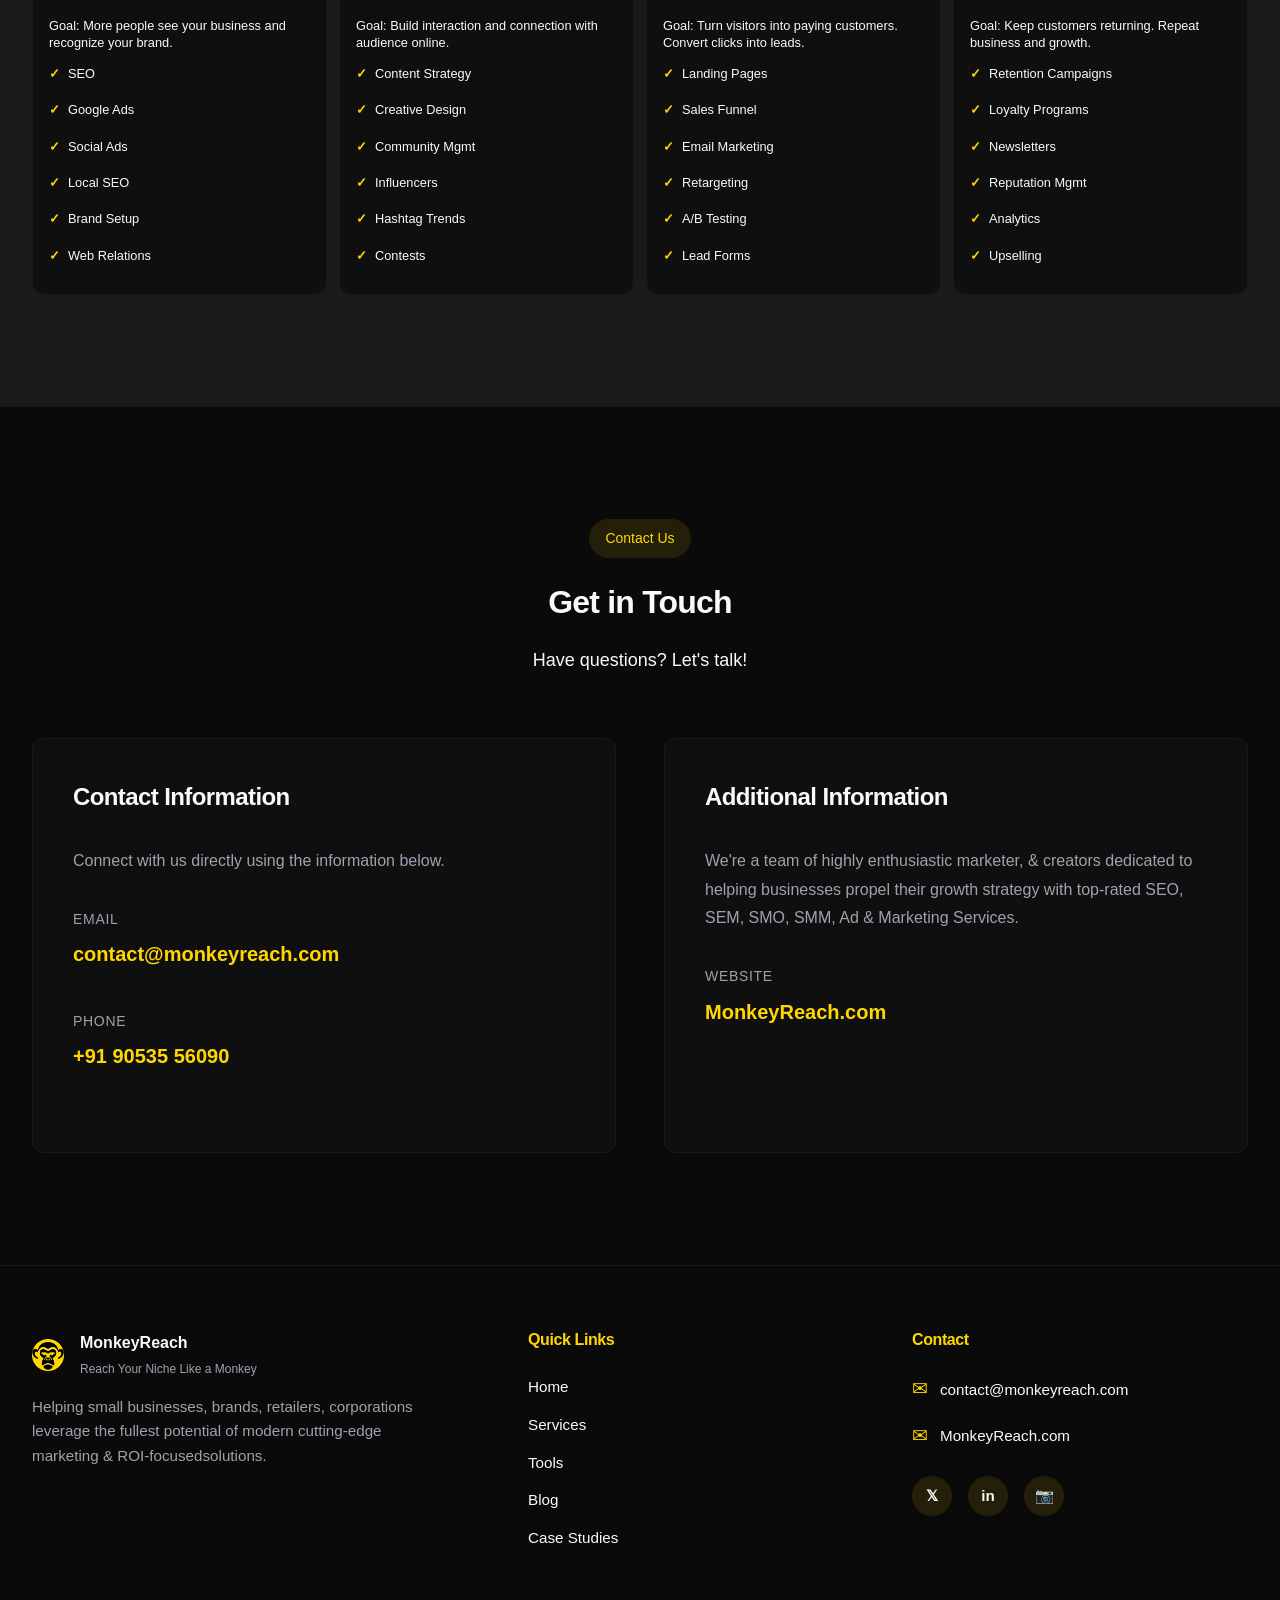
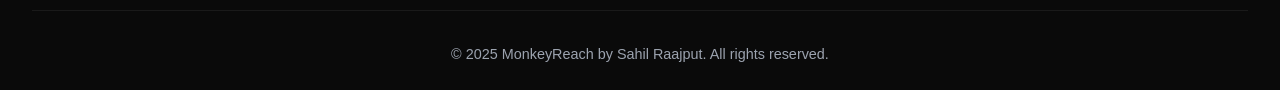
==== commit f1d89fb2: "Fix link for SEM in mobile navigation" ====
--- a/index.html
+++ b/index.html
@@ -79,1216 +79,8 @@
 }
 </script>
 
-    <style>
-        :root {
-            --primary: #FFD700;
-            --primary-dark: #E6C200;
-            --background: #0a0a0a;
-            --foreground: #f8fafc;
-            --gray-light: #1a1a1a;
-            --gray: #9ca3af;
-            --card-bg: #0f0f0f;
-            --card-border: #1a1a1a;
-        }
-
-        * {
-            margin: 0;
-            padding: 0;
-            box-sizing: border-box;
-        }
-
-        html {
-            scroll-behavior: smooth;
-        }
-
-        body {
-            font-family: -apple-system, BlinkMacSystemFont, 'Segoe UI', 'Arial', sans-serif;
-            background-color: var(--background);
-            color: var(--foreground);
-            line-height: 1.6;
-            -webkit-font-smoothing: antialiased;
-        }
-
-        h1,
-        h2,
-        h3,
-        h4,
-        h5,
-        h6 {
-            font-weight: 700;
-            letter-spacing: -0.025em;
-            line-height: 1.25;
-        }
-
-        h1 {
-            font-size: 2rem;
-            line-height: 2.5rem;
-        }
-
-        h2 {
-            font-size: 1.5rem;
-            line-height: 2.25rem;
-        }
-
-        h3 {
-            font-size: 1.2rem;
-            line-height: 2rem;
-        }
-
-        @media (min-width: 768px) {
-            h1 {
-                font-size: 3rem;
-                line-height: 1;
-            }
-
-            h2 {
-                font-size: 2rem;
-                line-height: 2.5rem;
-            }
-
-            h3 {
-                font-size: 1.5rem;
-                line-height: 2.25rem;
-            }
-        }
-
-        @media (min-width: 1024px) {
-            h1 {
-                font-size: 3.75rem;
-            }
-        }
-
-        .container {
-            margin: 0 auto;
-            max-width: 80rem;
-            padding: 0 1rem;
-        }
-
-        @media (min-width: 640px) {
-            .container {
-                padding: 0 1.5rem;
-            }
-        }
-
-        @media (min-width: 1024px) {
-            .container {
-                padding: 0 2rem;
-            }
-        }
-
-        /* HEADER */
-        header {
-            position: fixed;
-            top: 0;
-            left: 0;
-            right: 0;
-            z-index: 50;
-            background-color: rgba(255, 255, 255, 0.05);
-            backdrop-filter: blur(15px);
-            -webkit-backdrop-filter: blur(15px);
-            padding: 0.75rem 0;
-            transition: all 0.3s ease;
-            border-bottom: 1px solid rgba(255, 215, 0, 0.1);
-        }
-
-        header.scrolled {
-            backdrop-filter: blur(25px);
-            -webkit-backdrop-filter: blur(25px);
-            box-shadow: 0 10px 30px rgba(0, 0, 0, 0.15);
-        }
-
-        header .container {
-            display: flex;
-            justify-content: space-between;
-            align-items: center;
-        }
-
-        .logo img {
-            height: 1.75rem;
-            width: auto;
-            transition: all 0.3s ease;
-        }
-
-        /* DESKTOP NAV */
-        nav {
-            display: none;
-            align-items: center;
-            gap: 2rem;
-        }
-
-        @media (min-width: 768px) {
-            nav {
-                display: flex;
-            }
-        }
-
-        nav a {
-            color: var(--foreground);
-            text-decoration: none;
-            font-weight: 500;
-            font-size: 0.95rem;
-            transition: color 0.3s ease;
-        }
-
-        nav a:hover {
-            color: var(--primary);
-        }
-
-        /* MOBILE MENU BUTTON */
-        .mobile-menu-btn {
-            display: flex;
-            flex-direction: column;
-            gap: 0.4rem;
-            background: none;
-            border: none;
-            cursor: pointer;
-            padding: 0.5rem;
-            z-index: 51;
-        }
-
-        @media (min-width: 768px) {
-            .mobile-menu-btn {
-                display: none;
-            }
-        }
-
-        .mobile-menu-btn span {
-            width: 1.5rem;
-            height: 2px;
-            background-color: var(--foreground);
-            transition: all 0.3s ease;
-            display: block;
-        }
-
-        .mobile-menu-btn.active span:nth-child(1) {
-            transform: rotate(45deg) translate(0.5rem, 0.5rem);
-        }
-
-        .mobile-menu-btn.active span:nth-child(2) {
-            opacity: 0;
-        }
-
-        .mobile-menu-btn.active span:nth-child(3) {
-            transform: rotate(-45deg) translate(0.5rem, -0.5rem);
-        }
-
-        /* MOBILE NAV */
-        .mobile-nav {
-            display: none;
-            position: fixed;
-            top: 60px;
-            left: 0;
-            right: 0;
-            background-color: rgba(10, 10, 10, 0.98);
-            backdrop-filter: blur(15px);
-            -webkit-backdrop-filter: blur(15px);
-            border-bottom: 1px solid rgba(255, 215, 0, 0.1);
-            flex-direction: column;
-            gap: 0;
-            padding: 1rem 0;
-            animation: slideDown 0.3s ease;
-            z-index: 40;
-        }
-
-        .mobile-nav.active {
-            display: flex;
-        }
-
-        @keyframes slideDown {
-            from {
-                opacity: 0;
-                transform: translateY(-10px);
-            }
-
-            to {
-                opacity: 1;
-                transform: translateY(0);
-            }
-        }
-
-        @media (min-width: 768px) {
-            .mobile-nav {
-                display: none !important;
-            }
-        }
-
-        .mobile-nav a {
-            color: var(--foreground);
-            text-decoration: none;
-            padding: 1rem 1.5rem;
-            font-weight: 500;
-            transition: all 0.3s ease;
-            border-left: 3px solid transparent;
-        }
-
-        .mobile-nav a:hover {
-            background-color: rgba(255, 215, 0, 0.1);
-            border-left-color: var(--primary);
-            color: var(--primary);
-        }
-
-        .mobile-nav-btn {
-            background-color: var(--primary);
-            color: var(--background);
-            padding: 0.75rem 1.5rem;
-            border-radius: 0.5rem;
-            font-weight: 600;
-            text-decoration: none;
-            margin: 1rem 1.5rem 0;
-            text-align: center;
-            transition: all 0.3s;
-            border: none;
-            cursor: pointer;
-        }
-
-        .mobile-nav-btn:hover {
-            background-color: var(--primary-dark);
-        }
-
-        /* BUTTONS */
-        .btn-primary {
-            background-color: var(--primary);
-            color: var(--background);
-            padding: 0.5rem 1.5rem;
-            border-radius: 0.5rem;
-            font-weight: 600;
-            font-size: 0.9rem;
-            text-decoration: none;
-            display: inline-block;
-            transition: all 0.3s;
-            box-shadow: 0 4px 6px -1px rgb(0 0 0 / 0.1);
-            border: none;
-            cursor: pointer;
-        }
-
-        .btn-primary:hover {
-            background-color: var(--primary-dark);
-            transform: translateY(-2px);
-            box-shadow: 0 10px 15px -3px rgb(0 0 0 / 0.1);
-        }
-
-        .btn-outline {
-            border: 1px solid var(--gray);
-            background-color: transparent;
-            color: var(--foreground);
-            padding: 0.75rem 2rem;
-            border-radius: 0.5rem;
-            font-weight: 600;
-            text-decoration: none;
-            display: inline-block;
-            transition: all 0.3s;
-        }
-
-        .btn-outline:hover {
-            border-color: var(--primary);
-            color: var(--primary);
-        }
-
-        /* GRADIENT EFFECTS */
-        .gradient-border {
-            position: relative;
-            border-radius: 0.75rem;
-            padding: 1px;
-            background: linear-gradient(135deg, var(--primary), var(--primary));
-            animation: glow 2s ease-in-out infinite alternate;
-        }
-
-        .gradient-border>div {
-            position: relative;
-            z-index: 10;
-            background-color: transparent;
-            border-radius: 0.75rem;
-            padding: 0.25rem;
-        }
-
-        .gradient-text {
-            background-image: linear-gradient(to right, var(--primary), var(--primary-dark));
-            -webkit-background-clip: text;
-            background-clip: text;
-            color: transparent;
-        }
-
-        @keyframes glow {
-            0% {
-                box-shadow: 0 0 5px rgba(255, 215, 0, 0.5);
-            }
-
-            100% {
-                box-shadow: 0 0 20px rgba(255, 215, 0, 0.8);
-            }
-        }
-
-        /* SECTIONS */
-        section {
-            padding: 5rem 0;
-            position: relative;
-        }
-
-        @media (min-width: 768px) {
-            section {
-                padding: 7rem 0;
-            }
-        }
-
-        .hero {
-            padding-top: 6rem;
-            padding-bottom: 5rem;
-            overflow: hidden;
-        }
-
-        @media (min-width: 768px) {
-            .hero {
-                padding-top: 8rem;
-                padding-bottom: 8rem;
-            }
-        }
-
-        .hero-grid {
-            display: grid;
-            grid-template-columns: 1fr;
-            gap: 3rem;
-            align-items: center;
-        }
-
-        @media (min-width: 1024px) {
-            .hero-grid {
-                grid-template-columns: repeat(2, 1fr);
-                gap: 3rem;
-            }
-        }
-
-        .badge {
-            display: inline-block;
-            padding: 0.5rem 1rem;
-            background-color: rgba(255, 215, 0, 0.1);
-            border-radius: 9999px;
-            color: var(--primary);
-            font-weight: 500;
-            font-size: 0.875rem;
-            margin-bottom: 1.5rem;
-        }
-
-        .button-group {
-            display: flex;
-            flex-direction: column;
-            gap: 1rem;
-            margin-top: 2rem;
-        }
-
-        @media (min-width: 640px) {
-            .button-group {
-                flex-direction: row;
-            }
-        }
-
-        .card-grid {
-            display: grid;
-            grid-template-columns: 1fr;
-            gap: 2rem;
-        }
-
-        @media (min-width: 768px) {
-            .card-grid {
-                grid-template-columns: repeat(2, 1fr);
-            }
-        }
-
-        @media (min-width: 1024px) {
-            .card-grid {
-                grid-template-columns: repeat(3, 1fr);
-            }
-        }
-
-        .premium-card {
-            background-color: var(--card-bg);
-            border: 1px solid var(--card-border);
-            border-radius: 0.75rem;
-            padding: 2rem;
-            transition: all 0.3s;
-            box-shadow: 0 10px 15px -3px rgb(0 0 0 / 0.1);
-            position: relative;
-        }
-
-        .premium-card:hover {
-            transform: translateY(-0.25rem);
-            box-shadow: 0 20px 25px -5px rgb(0 0 0 / 0.1);
-        }
-
-        .icon-box {
-            background-color: rgba(255, 215, 0, 0.1);
-            width: 4rem;
-            height: 4rem;
-            border-radius: 0.5rem;
-            display: flex;
-            align-items: center;
-            justify-content: center;
-            margin-bottom: 1.5rem;
-            transition: background-color 0.3s;
-        }
-
-        .premium-card:hover .icon-box {
-            background-color: rgba(255, 215, 0, 0.2);
-        }
-
-        .icon-box svg {
-            width: 1.5rem;
-            height: 1.5rem;
-            color: var(--primary);
-        }
-
-        .about-grid {
-            display: grid;
-            grid-template-columns: 1fr;
-            gap: 3rem;
-            align-items: center;
-        }
-
-        @media (min-width: 1024px) {
-            .about-grid {
-                grid-template-columns: repeat(2, 1fr);
-            }
-        }
-
-        .about-card {
-            background-color: var(--card-bg);
-            padding: 2rem;
-            border-radius: 0.75rem;
-            position: relative;
-            overflow: hidden;
-            border: 2px solid transparent;
-            background-image:
-                linear-gradient(var(--card-bg), var(--card-bg)),
-                linear-gradient(135deg, var(--primary), var(--primary-dark));
-            background-origin: border-box;
-            background-clip: padding-box, border-box;
-            box-shadow: inset 0 0 20px rgba(255, 215, 0, 0.15);
-        }
-
-        .about-card::before {
-            content: '';
-            position: absolute;
-            top: 0;
-            left: 0;
-            width: 100%;
-            height: 100%;
-            background: radial-gradient(circle at top left, rgba(255, 215, 0, 0.1), transparent 60%);
-            pointer-events: none;
-        }
-
-        .social-links {
-            display: flex;
-            flex-wrap: wrap;
-            gap: 1rem;
-            margin-top: 1.5rem;
-        }
-
-        .social-link {
-            background-color: rgba(255, 215, 0, 0.1);
-            color: var(--primary);
-            width: 2.5rem;
-            height: 2.5rem;
-            border-radius: 9999px;
-            display: flex;
-            align-items: center;
-            justify-content: center;
-            transition: all 0.3s;
-            text-decoration: none;
-            font-weight: 600;
-            font-size: 0.875rem;
-        }
-
-        .social-link:hover {
-            background-color: rgba(255, 215, 0, 0.2);
-            transform: scale(1.1);
-        }
-
-        .service-card {
-            background-color: var(--card-bg);
-            border: 1px solid var(--card-border);
-            border-radius: 0.75rem;
-            padding: 2rem;
-            transition: all 0.3s;
-        }
-
-        .service-card:hover {
-            transform: translateY(-0.25rem);
-        }
-
-        .service-card h3 {
-            color: var(--foreground);
-        }
-
-        .service-card p {
-            color: var(--foreground);
-            margin-bottom: 1.5rem;
-        }
-
-        .service-item {
-            color: var(--foreground);
-            display: flex;
-            align-items: center;
-            gap: 0.5rem;
-            margin-bottom: 0.75rem;
-            font-weight: 500;
-        }
-
-        .service-item::before {
-            content: '✓';
-            color: var(--primary);
-            font-weight: bold;
-        }
-
-        .service-link {
-            color: var(--primary);
-            text-decoration: none;
-            font-weight: 600;
-            display: inline-flex;
-            align-items: center;
-            gap: 0.5rem;
-            transition: color 0.3s;
-            margin-top: 1.5rem;
-        }
-
-        .service-link:hover {
-            color: var(--primary-dark);
-        }
-
-        .contact-grid {
-            display: grid;
-            grid-template-columns: 1fr;
-            gap: 3rem;
-        }
-
-        @media (min-width: 1024px) {
-            .contact-grid {
-                grid-template-columns: 1fr 1fr;
-            }
-        }
-
-        .contact-box {
-            background-color: var(--card-bg);
-            border: 1px solid var(--card-border);
-            border-radius: 0.75rem;
-            padding: 2.5rem;
-        }
-
-        .contact-item {
-            margin-bottom: 2.5rem;
-        }
-
-        .contact-label {
-            font-size: 0.875rem;
-            color: var(--gray);
-            margin-bottom: 0.5rem;
-            font-weight: 500;
-            text-transform: uppercase;
-            letter-spacing: 0.05em;
-        }
-
-        .contact-value {
-            font-size: 1.25rem;
-            color: var(--primary);
-            font-weight: 600;
-            text-decoration: none;
-            transition: color 0.3s;
-        }
-
-        .contact-value:hover {
-            color: var(--primary-dark);
-        }
-
-        .contact-message {
-            color: var(--gray);
-            font-size: 1rem;
-            margin-bottom: 2rem;
-            line-height: 1.8;
-        }
-
-        /* FOOTER */
-        footer {
-            background-color: var(--background);
-            padding: 4rem 0 1.5rem;
-            border-top: 1px solid var(--card-border);
-        }
-
-        .footer-content {
-            display: grid;
-            grid-template-columns: 1fr;
-            gap: 3rem;
-            margin-bottom: 3rem;
-        }
-
-        @media (min-width: 768px) {
-            .footer-content {
-                grid-template-columns: 2fr 1.5fr 1.5fr;
-            }
-        }
-
-        .footer-brand {
-            max-width: 400px;
-        }
-
-        .footer-brand-logo {
-            display: flex;
-            align-items: center;
-            gap: 1rem;
-            margin-bottom: 1rem;
-        }
-
-        .footer-brand-logo img {
-            height: 2rem;
-            width: auto;
-        }
-
-        .footer-brand-title {
-            font-weight: 700;
-            font-size: 1rem;
-            color: var(--foreground);
-        }
-
-        .footer-brand-subtitle {
-            color: var(--gray);
-            font-size: 0.75rem;
-            margin-top: 0.25rem;
-        }
-
-        .footer-brand p {
-            color: var(--gray);
-            font-size: 0.95rem;
-            line-height: 1.6;
-            margin-top: 1rem;
-        }
-
-        .footer-section h4 {
-            font-size: 1rem;
-            margin-bottom: 1.5rem;
-            color: var(--primary);
-            font-weight: 700;
-        }
-
-        .footer-section ul {
-            list-style: none;
-        }
-
-        .footer-section ul li {
-            margin-bottom: 0.75rem;
-        }
-
-        .footer-section a {
-            color: var(--foreground);
-            text-decoration: none;
-            transition: color 0.3s;
-            font-size: 0.95rem;
-        }
-
-        .footer-section a:hover {
-            color: var(--primary);
-        }
-
-        .footer-contact-item {
-            display: flex;
-            align-items: center;
-            gap: 0.75rem;
-            margin-bottom: 1rem;
-            color: var(--foreground);
-            font-size: 0.95rem;
-        }
-
-        .footer-contact-item a {
-            color: var(--foreground);
-            text-decoration: none;
-            transition: color 0.3s;
-        }
-
-        .footer-contact-item a:hover {
-            color: var(--primary);
-        }
-
-        .footer-contact-icon {
-            color: var(--primary);
-            font-size: 1.2rem;
-        }
-
-        .footer-bottom {
-            text-align: center;
-            padding-top: 2rem;
-            border-top: 1px solid var(--card-border);
-            color: var(--gray);
-            font-size: 0.9rem;
-        }
-
-        /* UTILITIES */
-        .bg-effect {
-            position: absolute;
-            border-radius: 9999px;
-            filter: blur(64px);
-            opacity: 0.7;
-            pointer-events: none;
-        }
-
-        .bg-gray-section {
-            background-color: var(--gray-light);
-        }
-
-        .text-center {
-            text-align: center;
-        }
-
-        .max-w-3xl {
-            max-width: 48rem;
-        }
-
-        .max-w-xl {
-            max-width: 36rem;
-        }
-
-        .mx-auto {
-            margin-left: auto;
-            margin-right: auto;
-        }
-
-        .mb-4 {
-            margin-bottom: 1rem;
-        }
-
-        .mb-6 {
-            margin-bottom: 1.5rem;
-        }
-
-        .mb-8 {
-            margin-bottom: 2rem;
-        }
-
-        .mb-16 {
-            margin-bottom: 4rem;
-        }
-
-        .mt-10 {
-            margin-top: 2.5rem;
-        }
-
-        .text-lg {
-            font-size: 1.125rem;
-            line-height: 1.75rem;
-        }
-
-        .space-y-6>*+* {
-            margin-top: 1.5rem;
-        }
-
-        .leading-relaxed {
-            line-height: 1.625;
-        }
-
-        .relative {
-            position: relative;
-        }
-
-        .overflow-hidden {
-            overflow: hidden;
-        }
-
-
-        /* ===== RESPONSIVE DESIGN - MOBILE FIRST ===== */
-
-        /* Extra Small (Mobile): 320px - 640px */
-        @media (max-width: 640px) {
-            #servicesGrid {
-                grid-template-columns: 1fr !important;
-                gap: 1rem !important;
-            }
-
-            .service-card {
-                padding: 1.25rem !important;
-                min-height: auto !important;
-            }
-
-            .service-card h3 {
-                font-size: 1rem !important;
-            }
-
-            .service-card p {
-                font-size: 0.85rem !important;
-            }
-
-            .icon-box {
-                width: 2rem !important;
-                height: 2rem !important;
-                margin-bottom: 0.75rem !important;
-            }
-
-            .icon-box svg {
-                width: 1rem !important;
-                height: 1rem !important;
-            }
-
-            section {
-                padding: 3rem 0 !important;
-            }
-
-            .mb-16 {
-                margin-bottom: 2.5rem !important;
-            }
-
-            h2 {
-                font-size: 1.25rem !important;
-            }
-        }
-
-        /* Small (Tablet Portrait): 641px - 768px */
-        @media (min-width: 641px) and (max-width: 768px) {
-            #servicesGrid {
-                grid-template-columns: repeat(2, 1fr) !important;
-                gap: 1rem !important;
-            }
-
-            .service-card {
-                padding: 1rem !important;
-            }
-
-            .service-card h3 {
-                font-size: 0.9rem !important;
-            }
-
-            .service-card p {
-                font-size: 0.8rem !important;
-            }
-        }
-
-        /* Medium (Tablet Landscape): 769px - 1024px */
-        @media (min-width: 769px) and (max-width: 1024px) {
-            #servicesGrid {
-                grid-template-columns: repeat(2, 1fr) !important;
-                gap: 1rem !important;
-            }
-
-            .service-card {
-                padding: 1rem !important;
-            }
-
-            .service-card h3 {
-                font-size: 0.95rem !important;
-            }
-
-            .service-card p {
-                font-size: 0.8rem !important;
-            }
-        }
-
-        /* Large (Desktop): 1025px - 1440px */
-        @media (min-width: 1025px) and (max-width: 1440px) {
-            #servicesGrid {
-                grid-template-columns: repeat(4, 1fr) !important;
-                gap: 0.75rem !important;
-            }
-
-            .service-card {
-                padding: 1rem !important;
-                min-height: auto !important;
-            }
-
-            .service-card h3 {
-                font-size: 0.95rem !important;
-            }
-
-            .service-card p {
-                font-size: 0.8rem !important;
-            }
-        }
-
-        /* Extra Large (Wide Desktop): 1441px+ */
-        @media (min-width: 1441px) {
-            #servicesGrid {
-                grid-template-columns: repeat(4, 1fr) !important;
-                gap: 1rem !important;
-            }
-
-            .service-card {
-                padding: 1.25rem !important;
-            }
-
-            .service-card h3 {
-                font-size: 1rem !important;
-            }
-
-            .service-card p {
-                font-size: 0.85rem !important;
-            }
-        }
-
-        /* OPTIMIZE MOBILE NAVIGATION */
-        @media (max-width: 768px) {
-            .mobile-nav {
-                top: 60px;
-                animation: slideDown 0.3s ease;
-            }
-
-            .mobile-nav.active {
-                display: flex;
-            }
-
-            .mobile-nav a {
-                padding: 1rem 1.25rem;
-                font-size: 0.95rem;
-            }
-
-            .mobile-nav-btn {
-                margin: 0.75rem 1.25rem;
-                font-size: 0.9rem;
-                padding: 0.75rem 1.25rem;
-            }
-
-            nav {
-                display: none !important;
-            }
-
-            .mobile-menu-btn {
-                display: flex !important;
-            }
-        }
-
-        @media (min-width: 769px) {
-            .mobile-menu-btn {
-                display: none !important;
-            }
-
-            .mobile-nav {
-                display: none !important;
-            }
-
-            nav {
-                display: flex !important;
-            }
-        }
-
-        /* OPTIMIZE HERO SECTION FOR ALL DEVICES */
-        @media (max-width: 640px) {
-            .hero {
-                padding-top: 5rem;
-                padding-bottom: 3rem;
-            }
-
-            .hero-grid {
-                grid-template-columns: 1fr;
-                gap: 2rem;
-            }
-
-            h1 {
-                font-size: 1.5rem !important;
-                line-height: 2rem !important;
-            }
-
-            .text-lg {
-                font-size: 1rem !important;
-            }
-
-            .button-group {
-                flex-direction: column;
-            }
-        }
-
-        /* OPTIMIZE CARD GRIDS FOR ALL DEVICES */
-        @media (max-width: 640px) {
-            .card-grid:not(#servicesGrid) {
-                grid-template-columns: 1fr !important;
-                gap: 1rem !important;
-            }
-
-            .premium-card {
-                padding: 1.25rem;
-            }
-
-            .icon-box {
-                width: 2.5rem;
-                height: 2.5rem;
-            }
-        }
-
-        /* OPTIMIZE FOOTER FOR MOBILE */
-        @media (max-width: 768px) {
-            .footer-content {
-                grid-template-columns: 1fr !important;
-            }
-
-            .footer-section {
-                padding: 1rem 0;
-            }
-
-            .footer-bottom {
-                font-size: 0.8rem;
-            }
-        }
-
-        /* OPTIMIZE CONTACT SECTION FOR MOBILE */
-        @media (max-width: 768px) {
-            .contact-grid {
-                grid-template-columns: 1fr !important;
-            }
-
-            .contact-box {
-                padding: 1.5rem;
-            }
-
-            .contact-value {
-                font-size: 1.1rem;
-            }
-        }
-
-        /* OPTIMIZE ABOUT SECTION FOR MOBILE */
-        @media (max-width: 768px) {
-            .about-grid {
-                grid-template-columns: 1fr !important;
-            }
-
-            .about-card {
-                padding: 1.5rem;
-            }
-        }
-
-        /* OPTIMIZE BUTTONS FOR MOBILE */
-        @media (max-width: 640px) {
-
-            .btn-primary,
-            .btn-outline {
-                width: 100%;
-                text-align: center;
-                padding: 0.75rem 1rem;
-            }
-
-            .button-group {
-                gap: 0.75rem;
-            }
-        }
-
-        /* TOUCH-FRIENDLY TARGETS */
-        @media (max-width: 768px) {
-
-            button,
-            a[class*="btn"],
-            .social-link {
-                min-height: 44px;
-                min-width: 44px;
-                display: flex;
-                align-items: center;
-                justify-content: center;
-            }
-
-            .service-link {
-                padding: 0.75rem 0;
-                min-height: 44px;
-            }
-        }
-
-        /* IMPROVE READABILITY ON SMALL SCREENS */
-        @media (max-width: 640px) {
-            .container {
-                padding: 0 1rem !important;
-            }
-
-            body {
-                line-height: 1.5;
-            }
-
-            .badge {
-                font-size: 0.7rem;
-                padding: 0.4rem 0.8rem;
-                margin-bottom: 1rem;
-            }
-        }
-
-
-        /* MOBILE HEADER FIX - PREVENT OVERLAP */
-        @media (max-width: 767px) {
-
-            /* Increase header height awareness on mobile */
-            header {
-                padding: 0.5rem 0;
-            }
-
-            /* Add top spacing to body to prevent header overlap */
-            body::before {
-                content: '';
-                display: block;
-                height: 0;
-            }
-
-            /* Hero section needs extra top padding on mobile for header clearance */
-            .hero {
-                padding-top: 5.5rem !important;
-                padding-bottom: 2.5rem !important;
-            }
-
-            /* Ensure all sections have proper spacing on mobile */
-            section {
-                padding: 3rem 0 !important;
-            }
-
-            /* Improve mobile nav positioning */
-            .mobile-nav {
-                top: 55px !important;
-                max-height: calc(100vh - 55px);
-                overflow-y: auto;
-            }
-
-            /* Fix "Marketing Expert for 5+ Years" visibility */
-            h1,
-            .hero h1,
-            .hero-content h1 {
-                margin-top: 0.5rem;
-                padding-top: 0.5rem;
-            }
-
-            .badge,
-            .hero-badge {
-                display: block !important;
-                margin-bottom: 0.75rem !important;
-                font-size: 0.75rem !important;
-                opacity: 1 !important;
-            }
-
-            /* Ensure hero text is not hidden */
-            .hero-content {
-                display: block;
-                width: 100%;
-            }
-
-            .hero-grid {
-                grid-template-columns: 1fr;
-                gap: 1.5rem;
-            }
-
-            /* Better text hierarchy on mobile */
-            .text-xl {
-                font-size: 1.125rem !important;
-            }
-
-            .text-lg {
-                font-size: 0.95rem !important;
-            }
-        }
-
-        /* FURTHER MOBILE REFINEMENTS FOR SMALL PHONES */
-        @media (max-width: 480px) {
-            header {
-                padding: 0.4rem 0;
-            }
-
-            .hero {
-                padding-top: 5rem !important;
-                padding-bottom: 2rem !important;
-            }
-
-            h1 {
-                font-size: 1.35rem !important;
-                line-height: 1.6 !important;
-            }
-
-            .badge {
-                font-size: 0.65rem !important;
-                padding: 0.35rem 0.7rem !important;
-            }
-        }
-    </style>
+    <!-- Stylesheet -->
+    <link rel="stylesheet" href="style.css">
 </head>
 
 <body>
@@ -1323,7 +115,7 @@
     <!-- Mobile Nav -->
     <div class="mobile-nav" id="mobileNav">
         <a href="#">Home</a>
-        <a href="#SEM">SEM</a>
+        <a href="SMM.html">SEM</a>
         <a href="#SMM">SMM</a>
         <a href="#about">About us</a>
         <a href="#case-studies">Case Studies</a>
@@ -1343,8 +135,8 @@
                 <div>
                     <div class="badge">Grip Your Niche Like a Monkey</div>
                     <h1>
-                        <span class="gradient-text">MonkeyReach :</span><br>
-                        <span>Reach Them Like a Monkey.
+                        <span class="gradient-text">MonkeyReach</span><br>
+                        <span>Reach Like a Monkey
                         </span>
                     </h1>
                     <p class="text-lg mb-8 max-w-xl" style="margin-top: 1.5rem;">
@@ -1856,4 +648,4 @@
     </script>
 </body>
 
-</html>+</html>
--- a/style.css
+++ b/style.css
@@ -0,0 +1,1299 @@
+:root {
+  --primary: #FFD700;
+  --primary-dark: #E6C200;
+  --background: #0a0a0a;
+  --foreground: #f8fafc;
+  --gray-light: #1a1a1a;
+  --gray: #9ca3af;
+  --card-bg: #0f0f0f;
+  --card-border: #1a1a1a;
+}
+
+* {
+  margin: 0;
+  padding: 0;
+  box-sizing: border-box;
+}
+
+html {
+  scroll-behavior: smooth;
+}
+
+body {
+  font-family: -apple-system, BlinkMacSystemFont, 'Segoe UI', 'Arial', sans-serif;
+  background-color: var(--background);
+  color: var(--foreground);
+  line-height: 1.6;
+  -webkit-font-smoothing: antialiased;
+}
+
+h1,
+h2,
+h3,
+h4,
+h5,
+h6 {
+  font-weight: 700;
+  letter-spacing: -0.025em;
+  line-height: 1.25;
+}
+
+h1 {
+  font-size: 2rem;
+  line-height: 2.5rem;
+}
+
+h2 {
+  font-size: 1.5rem;
+  line-height: 2.25rem;
+}
+
+h3 {
+  font-size: 1.2rem;
+  line-height: 2rem;
+}
+
+@media (min-width: 768px) {
+  h1 {
+    font-size: 3rem;
+    line-height: 1;
+  }
+
+  h2 {
+    font-size: 2rem;
+    line-height: 2.5rem;
+  }
+
+  h3 {
+    font-size: 1.5rem;
+    line-height: 2.25rem;
+  }
+}
+
+@media (min-width: 1024px) {
+  h1 {
+    font-size: 3.75rem;
+  }
+}
+
+.container {
+  margin: 0 auto;
+  max-width: 80rem;
+  padding: 0 1rem;
+}
+
+@media (min-width: 640px) {
+  .container {
+    padding: 0 1.5rem;
+  }
+}
+
+@media (min-width: 1024px) {
+  .container {
+    padding: 0 2rem;
+  }
+}
+
+/* HEADER */
+header {
+  position: fixed;
+  top: 0;
+  left: 0;
+  right: 0;
+  z-index: 50;
+  background-color: rgba(255, 255, 255, 0.05);
+  backdrop-filter: blur(15px);
+  -webkit-backdrop-filter: blur(15px);
+  padding: 0.75rem 0;
+  transition: all 0.3s ease;
+  border-bottom: 1px solid rgba(255, 215, 0, 0.1);
+}
+
+header.scrolled {
+  backdrop-filter: blur(25px);
+  -webkit-backdrop-filter: blur(25px);
+  box-shadow: 0 10px 30px rgba(0, 0, 0, 0.15);
+}
+
+header .container {
+  display: flex;
+  justify-content: space-between;
+  align-items: center;
+}
+
+.logo img {
+  height: 1.75rem;
+  width: auto;
+  transition: all 0.3s ease;
+}
+
+/* DESKTOP NAV */
+nav {
+  display: none;
+  align-items: center;
+  gap: 2rem;
+}
+
+@media (min-width: 768px) {
+  nav {
+    display: flex;
+  }
+}
+
+nav a {
+  color: var(--foreground);
+  text-decoration: none;
+  font-weight: 500;
+  font-size: 0.95rem;
+  transition: color 0.3s ease;
+}
+
+nav a:hover {
+  color: var(--primary);
+}
+
+/* MOBILE MENU BUTTON */
+.mobile-menu-btn {
+  display: flex;
+  flex-direction: column;
+  gap: 0.4rem;
+  background: none;
+  border: none;
+  cursor: pointer;
+  padding: 0.5rem;
+  z-index: 51;
+}
+
+@media (min-width: 768px) {
+  .mobile-menu-btn {
+    display: none;
+  }
+}
+
+.mobile-menu-btn span {
+  width: 1.5rem;
+  height: 2px;
+  background-color: var(--foreground);
+  transition: all 0.3s ease;
+  display: block;
+}
+
+.mobile-menu-btn.active span:nth-child(1) {
+  transform: rotate(45deg) translate(0.5rem, 0.5rem);
+}
+
+.mobile-menu-btn.active span:nth-child(2) {
+  opacity: 0;
+}
+
+.mobile-menu-btn.active span:nth-child(3) {
+  transform: rotate(-45deg) translate(0.5rem, -0.5rem);
+}
+
+/* MOBILE NAV */
+.mobile-nav {
+  display: none;
+  position: fixed;
+  top: 60px;
+  left: 0;
+  right: 0;
+  background-color: rgba(10, 10, 10, 0.98);
+  backdrop-filter: blur(15px);
+  -webkit-backdrop-filter: blur(15px);
+  border-bottom: 1px solid rgba(255, 215, 0, 0.1);
+  flex-direction: column;
+  gap: 0;
+  padding: 1rem 0;
+  animation: slideDown 0.3s ease;
+  z-index: 40;
+}
+
+.mobile-nav.active {
+  display: flex;
+}
+
+@keyframes slideDown {
+  from {
+    opacity: 0;
+    transform: translateY(-10px);
+  }
+
+  to {
+    opacity: 1;
+    transform: translateY(0);
+  }
+}
+
+@media (min-width: 768px) {
+  .mobile-nav {
+    display: none !important;
+  }
+}
+
+.mobile-nav a {
+  color: var(--foreground);
+  text-decoration: none;
+  padding: 1rem 1.5rem;
+  font-weight: 500;
+  transition: all 0.3s ease;
+  border-left: 3px solid transparent;
+}
+
+.mobile-nav a:hover {
+  background-color: rgba(255, 215, 0, 0.1);
+  border-left-color: var(--primary);
+  color: var(--primary);
+}
+
+.mobile-nav-btn {
+  background-color: var(--primary);
+  color: var(--background);
+  padding: 0.75rem 1.5rem;
+  border-radius: 0.5rem;
+  font-weight: 600;
+  text-decoration: none;
+  margin: 1rem 1.5rem 0;
+  text-align: center;
+  transition: all 0.3s;
+  border: none;
+  cursor: pointer;
+}
+
+.mobile-nav-btn:hover {
+  background-color: var(--primary-dark);
+}
+
+/* BUTTONS */
+.btn-primary {
+  background-color: var(--primary);
+  color: var(--background);
+  padding: 0.5rem 1.5rem;
+  border-radius: 0.5rem;
+  font-weight: 600;
+  font-size: 0.9rem;
+  text-decoration: none;
+  display: inline-block;
+  transition: all 0.3s;
+  box-shadow: 0 4px 6px -1px rgb(0 0 0 / 0.1);
+  border: none;
+  cursor: pointer;
+}
+
+.btn-primary:hover {
+  background-color: var(--primary-dark);
+  transform: translateY(-2px);
+  box-shadow: 0 10px 15px -3px rgb(0 0 0 / 0.1);
+}
+
+.btn-outline {
+  border: 1px solid var(--gray);
+  background-color: transparent;
+  color: var(--foreground);
+  padding: 0.75rem 2rem;
+  border-radius: 0.5rem;
+  font-weight: 600;
+  text-decoration: none;
+  display: inline-block;
+  transition: all 0.3s;
+}
+
+.btn-outline:hover {
+  border-color: var(--primary);
+  color: var(--primary);
+}
+
+/* GRADIENT EFFECTS */
+.gradient-border {
+  position: relative;
+  border-radius: 0.75rem;
+  padding: 1px;
+  background: linear-gradient(135deg, var(--primary), var(--primary));
+  animation: glow 2s ease-in-out infinite alternate;
+}
+
+.gradient-border>div {
+  position: relative;
+  z-index: 10;
+  background-color: transparent;
+  border-radius: 0.75rem;
+  padding: 0.25rem;
+}
+
+.gradient-text {
+  background-image: linear-gradient(to right, var(--primary), var(--primary-dark));
+  -webkit-background-clip: text;
+  background-clip: text;
+  color: transparent;
+}
+
+@keyframes glow {
+  0% {
+    box-shadow: 0 0 5px rgba(255, 215, 0, 0.5);
+  }
+
+  100% {
+    box-shadow: 0 0 20px rgba(255, 215, 0, 0.8);
+  }
+}
+
+/* SECTIONS */
+section {
+  padding: 5rem 0;
+  position: relative;
+}
+
+@media (min-width: 768px) {
+  section {
+    padding: 7rem 0;
+  }
+}
+
+.hero {
+  padding-top: 6rem;
+  padding-bottom: 5rem;
+  overflow: hidden;
+}
+
+@media (min-width: 768px) {
+  .hero {
+    padding-top: 8rem;
+    padding-bottom: 8rem;
+  }
+}
+
+.hero-grid {
+  display: grid;
+  grid-template-columns: 1fr;
+  gap: 3rem;
+  align-items: center;
+}
+
+@media (min-width: 1024px) {
+  .hero-grid {
+    grid-template-columns: repeat(2, 1fr);
+    gap: 3rem;
+  }
+}
+
+.badge {
+  display: inline-block;
+  padding: 0.5rem 1rem;
+  background-color: rgba(255, 215, 0, 0.1);
+  border-radius: 9999px;
+  color: var(--primary);
+  font-weight: 500;
+  font-size: 0.875rem;
+  margin-bottom: 1.5rem;
+}
+
+.button-group {
+  display: flex;
+  flex-direction: column;
+  gap: 1rem;
+  margin-top: 2rem;
+}
+
+@media (min-width: 640px) {
+  .button-group {
+    flex-direction: row;
+  }
+}
+
+.card-grid {
+  display: grid;
+  grid-template-columns: 1fr;
+  gap: 2rem;
+}
+
+@media (min-width: 768px) {
+  .card-grid {
+    grid-template-columns: repeat(2, 1fr);
+  }
+}
+
+@media (min-width: 1024px) {
+  .card-grid {
+    grid-template-columns: repeat(3, 1fr);
+  }
+}
+
+.premium-card {
+  background-color: var(--card-bg);
+  border: 1px solid var(--card-border);
+  border-radius: 0.75rem;
+  padding: 2rem;
+  transition: all 0.3s;
+  box-shadow: 0 10px 15px -3px rgb(0 0 0 / 0.1);
+  position: relative;
+}
+
+.premium-card:hover {
+  transform: translateY(-0.25rem);
+  box-shadow: 0 20px 25px -5px rgb(0 0 0 / 0.1);
+}
+
+.icon-box {
+  background-color: rgba(255, 215, 0, 0.1);
+  width: 4rem;
+  height: 4rem;
+  border-radius: 0.5rem;
+  display: flex;
+  align-items: center;
+  justify-content: center;
+  margin-bottom: 1.5rem;
+  transition: background-color 0.3s;
+}
+
+.premium-card:hover .icon-box {
+  background-color: rgba(255, 215, 0, 0.2);
+}
+
+.icon-box svg {
+  width: 1.5rem;
+  height: 1.5rem;
+  color: var(--primary);
+}
+
+.about-grid {
+  display: grid;
+  grid-template-columns: 1fr;
+  gap: 3rem;
+  align-items: center;
+}
+
+@media (min-width: 1024px) {
+  .about-grid {
+    grid-template-columns: repeat(2, 1fr);
+  }
+}
+
+.about-card {
+  background-color: var(--card-bg);
+  padding: 2rem;
+  border-radius: 0.75rem;
+  position: relative;
+  overflow: hidden;
+  border: 2px solid transparent;
+  background-image:
+    linear-gradient(var(--card-bg), var(--card-bg)),
+    linear-gradient(135deg, var(--primary), var(--primary-dark));
+  background-origin: border-box;
+  background-clip: padding-box, border-box;
+  box-shadow: inset 0 0 20px rgba(255, 215, 0, 0.15);
+}
+
+.about-card::before {
+  content: '';
+  position: absolute;
+  top: 0;
+  left: 0;
+  width: 100%;
+  height: 100%;
+  background: radial-gradient(circle at top left, rgba(255, 215, 0, 0.1), transparent 60%);
+  pointer-events: none;
+}
+
+.social-links {
+  display: flex;
+  flex-wrap: wrap;
+  gap: 1rem;
+  margin-top: 1.5rem;
+}
+
+.social-link {
+  background-color: rgba(255, 215, 0, 0.1);
+  color: var(--primary);
+  width: 2.5rem;
+  height: 2.5rem;
+  border-radius: 9999px;
+  display: flex;
+  align-items: center;
+  justify-content: center;
+  transition: all 0.3s;
+  text-decoration: none;
+  font-weight: 600;
+  font-size: 0.875rem;
+}
+
+.social-link:hover {
+  background-color: rgba(255, 215, 0, 0.2);
+  transform: scale(1.1);
+}
+
+.service-card {
+  background-color: var(--card-bg);
+  border: 1px solid var(--card-border);
+  border-radius: 0.75rem;
+  padding: 2rem;
+  transition: all 0.3s;
+}
+
+.service-card:hover {
+  transform: translateY(-0.25rem);
+}
+
+.service-card h3 {
+  color: var(--foreground);
+}
+
+.service-card p {
+  color: var(--foreground);
+  margin-bottom: 1.5rem;
+}
+
+.service-item {
+  color: var(--foreground);
+  display: flex;
+  align-items: center;
+  gap: 0.5rem;
+  margin-bottom: 0.75rem;
+  font-weight: 500;
+}
+
+.service-item::before {
+  content: '✓';
+  color: var(--primary);
+  font-weight: bold;
+}
+
+.service-link {
+  color: var(--primary);
+  text-decoration: none;
+  font-weight: 600;
+  display: inline-flex;
+  align-items: center;
+  gap: 0.5rem;
+  transition: color 0.3s;
+  margin-top: 1.5rem;
+}
+
+.service-link:hover {
+  color: var(--primary-dark);
+}
+
+.contact-grid {
+  display: grid;
+  grid-template-columns: 1fr;
+  gap: 3rem;
+}
+
+@media (min-width: 1024px) {
+  .contact-grid {
+    grid-template-columns: 1fr 1fr;
+  }
+}
+
+.contact-box {
+  background-color: var(--card-bg);
+  border: 1px solid var(--card-border);
+  border-radius: 0.75rem;
+  padding: 2.5rem;
+}
+
+.contact-item {
+  margin-bottom: 2.5rem;
+}
+
+.contact-label {
+  font-size: 0.875rem;
+  color: var(--gray);
+  margin-bottom: 0.5rem;
+  font-weight: 500;
+  text-transform: uppercase;
+  letter-spacing: 0.05em;
+}
+
+.contact-value {
+  font-size: 1.25rem;
+  color: var(--primary);
+  font-weight: 600;
+  text-decoration: none;
+  transition: color 0.3s;
+}
+
+.contact-value:hover {
+  color: var(--primary-dark);
+}
+
+.contact-message {
+  color: var(--gray);
+  font-size: 1rem;
+  margin-bottom: 2rem;
+  line-height: 1.8;
+}
+
+/* FOOTER */
+footer {
+  background-color: var(--background);
+  padding: 4rem 0 1.5rem;
+  border-top: 1px solid var(--card-border);
+}
+
+.footer-content {
+  display: grid;
+  grid-template-columns: 1fr;
+  gap: 3rem;
+  margin-bottom: 3rem;
+}
+
+@media (min-width: 768px) {
+  .footer-content {
+    grid-template-columns: 2fr 1.5fr 1.5fr;
+  }
+}
+
+.footer-brand {
+  max-width: 400px;
+}
+
+.footer-brand-logo {
+  display: flex;
+  align-items: center;
+  gap: 1rem;
+  margin-bottom: 1rem;
+}
+
+.footer-brand-logo img {
+  height: 2rem;
+  width: auto;
+}
+
+.footer-brand-title {
+  font-weight: 700;
+  font-size: 1rem;
+  color: var(--foreground);
+}
+
+.footer-brand-subtitle {
+  color: var(--gray);
+  font-size: 0.75rem;
+  margin-top: 0.25rem;
+}
+
+.footer-brand p {
+  color: var(--gray);
+  font-size: 0.95rem;
+  line-height: 1.6;
+  margin-top: 1rem;
+}
+
+.footer-section h4 {
+  font-size: 1rem;
+  margin-bottom: 1.5rem;
+  color: var(--primary);
+  font-weight: 700;
+}
+
+.footer-section ul {
+  list-style: none;
+}
+
+.footer-section ul li {
+  margin-bottom: 0.75rem;
+}
+
+.footer-section a {
+  color: var(--foreground);
+  text-decoration: none;
+  transition: color 0.3s;
+  font-size: 0.95rem;
+}
+
+.footer-section a:hover {
+  color: var(--primary);
+}
+
+.footer-contact-item {
+  display: flex;
+  align-items: center;
+  gap: 0.75rem;
+  margin-bottom: 1rem;
+  color: var(--foreground);
+  font-size: 0.95rem;
+}
+
+.footer-contact-item a {
+  color: var(--foreground);
+  text-decoration: none;
+  transition: color 0.3s;
+}
+
+.footer-contact-item a:hover {
+  color: var(--primary);
+}
+
+.footer-contact-icon {
+  color: var(--primary);
+  font-size: 1.2rem;
+}
+
+.footer-bottom {
+  text-align: center;
+  padding-top: 2rem;
+  border-top: 1px solid var(--card-border);
+  color: var(--gray);
+  font-size: 0.9rem;
+}
+
+/* UTILITIES */
+.bg-effect {
+  position: absolute;
+  border-radius: 9999px;
+  filter: blur(64px);
+  opacity: 0.7;
+  pointer-events: none;
+}
+
+.bg-gray-section {
+  background-color: var(--gray-light);
+}
+
+.text-center {
+  text-align: center;
+}
+
+.max-w-3xl {
+  max-width: 48rem;
+}
+
+.max-w-xl {
+  max-width: 36rem;
+}
+
+.mx-auto {
+  margin-left: auto;
+  margin-right: auto;
+}
+
+.mb-4 {
+  margin-bottom: 1rem;
+}
+
+.mb-6 {
+  margin-bottom: 1.5rem;
+}
+
+.mb-8 {
+  margin-bottom: 2rem;
+}
+
+.mb-16 {
+  margin-bottom: 4rem;
+}
+
+.mt-10 {
+  margin-top: 2.5rem;
+}
+
+.text-lg {
+  font-size: 1.125rem;
+  line-height: 1.75rem;
+}
+
+.space-y-6>*+* {
+  margin-top: 1.5rem;
+}
+
+.leading-relaxed {
+  line-height: 1.625;
+}
+
+.relative {
+  position: relative;
+}
+
+.overflow-hidden {
+  overflow: hidden;
+}
+
+
+/* ===== RESPONSIVE DESIGN - MOBILE FIRST ===== */
+
+/* Extra Small (Mobile): 320px - 640px */
+@media (max-width: 640px) {
+  #servicesGrid {
+    grid-template-columns: 1fr !important;
+    gap: 1rem !important;
+  }
+
+  .service-card {
+    padding: 1.25rem !important;
+    min-height: auto !important;
+  }
+
+  .service-card h3 {
+    font-size: 1rem !important;
+  }
+
+  .service-card p {
+    font-size: 0.85rem !important;
+  }
+
+  .icon-box {
+    width: 2rem !important;
+    height: 2rem !important;
+    margin-bottom: 0.75rem !important;
+  }
+
+  .icon-box svg {
+    width: 1rem !important;
+    height: 1rem !important;
+  }
+
+  section {
+    padding: 3rem 0 !important;
+  }
+
+  .mb-16 {
+    margin-bottom: 2.5rem !important;
+  }
+
+  h2 {
+    font-size: 1.25rem !important;
+  }
+}
+
+/* Small (Tablet Portrait): 641px - 768px */
+@media (min-width: 641px) and (max-width: 768px) {
+  #servicesGrid {
+    grid-template-columns: repeat(2, 1fr) !important;
+    gap: 1rem !important;
+  }
+
+  .service-card {
+    padding: 1rem !important;
+  }
+
+  .service-card h3 {
+    font-size: 0.9rem !important;
+  }
+
+  .service-card p {
+    font-size: 0.8rem !important;
+  }
+}
+
+/* Medium (Tablet Landscape): 769px - 1024px */
+@media (min-width: 769px) and (max-width: 1024px) {
+  #servicesGrid {
+    grid-template-columns: repeat(2, 1fr) !important;
+    gap: 1rem !important;
+  }
+
+  .service-card {
+    padding: 1rem !important;
+  }
+
+  .service-card h3 {
+    font-size: 0.95rem !important;
+  }
+
+  .service-card p {
+    font-size: 0.8rem !important;
+  }
+}
+
+/* Large (Desktop): 1025px - 1440px */
+@media (min-width: 1025px) and (max-width: 1440px) {
+  #servicesGrid {
+    grid-template-columns: repeat(4, 1fr) !important;
+    gap: 0.75rem !important;
+  }
+
+  .service-card {
+    padding: 1rem !important;
+    min-height: auto !important;
+  }
+
+  .service-card h3 {
+    font-size: 0.95rem !important;
+  }
+
+  .service-card p {
+    font-size: 0.8rem !important;
+  }
+}
+
+/* Extra Large (Wide Desktop): 1441px+ */
+@media (min-width: 1441px) {
+  #servicesGrid {
+    grid-template-columns: repeat(4, 1fr) !important;
+    gap: 1rem !important;
+  }
+
+  .service-card {
+    padding: 1.25rem !important;
+  }
+
+  .service-card h3 {
+    font-size: 1rem !important;
+  }
+
+  .service-card p {
+    font-size: 0.85rem !important;
+  }
+}
+
+/* OPTIMIZE MOBILE NAVIGATION */
+@media (max-width: 768px) {
+  .mobile-nav {
+    top: 60px;
+    animation: slideDown 0.3s ease;
+  }
+
+  .mobile-nav.active {
+    display: flex;
+  }
+
+  .mobile-nav a {
+    padding: 1rem 1.25rem;
+    font-size: 0.95rem;
+  }
+
+  .mobile-nav-btn {
+    margin: 0.75rem 1.25rem;
+    font-size: 0.9rem;
+    padding: 0.75rem 1.25rem;
+  }
+
+  nav {
+    display: none !important;
+  }
+
+  .mobile-menu-btn {
+    display: flex !important;
+  }
+}
+
+@media (min-width: 769px) {
+  .mobile-menu-btn {
+    display: none !important;
+  }
+
+  .mobile-nav {
+    display: none !important;
+  }
+
+  nav {
+    display: flex !important;
+  }
+}
+
+/* OPTIMIZE HERO SECTION FOR ALL DEVICES */
+@media (max-width: 640px) {
+  .hero {
+    padding-top: 5rem;
+    padding-bottom: 3rem;
+  }
+
+  .hero-grid {
+    grid-template-columns: 1fr;
+    gap: 2rem;
+  }
+
+  h1 {
+    font-size: 1.5rem !important;
+    line-height: 2rem !important;
+  }
+
+  .text-lg {
+    font-size: 1rem !important;
+  }
+
+  .button-group {
+    flex-direction: column;
+  }
+}
+
+/* OPTIMIZE CARD GRIDS FOR ALL DEVICES */
+@media (max-width: 640px) {
+  .card-grid:not(#servicesGrid) {
+    grid-template-columns: 1fr !important;
+    gap: 1rem !important;
+  }
+
+  .premium-card {
+    padding: 1.25rem;
+  }
+
+  .icon-box {
+    width: 2.5rem;
+    height: 2.5rem;
+  }
+}
+
+/* OPTIMIZE FOOTER FOR MOBILE */
+@media (max-width: 768px) {
+  .footer-content {
+    grid-template-columns: 1fr !important;
+  }
+
+  .footer-section {
+    padding: 1rem 0;
+  }
+
+  .footer-bottom {
+    font-size: 0.8rem;
+  }
+}
+
+/* OPTIMIZE CONTACT SECTION FOR MOBILE */
+@media (max-width: 768px) {
+  .contact-grid {
+    grid-template-columns: 1fr !important;
+  }
+
+  .contact-box {
+    padding: 1.5rem;
+  }
+
+  .contact-value {
+    font-size: 1.1rem;
+  }
+}
+
+/* OPTIMIZE ABOUT SECTION FOR MOBILE */
+@media (max-width: 768px) {
+  .about-grid {
+    grid-template-columns: 1fr !important;
+  }
+
+  .about-card {
+    padding: 1.5rem;
+  }
+}
+
+/* OPTIMIZE BUTTONS FOR MOBILE */
+@media (max-width: 640px) {
+
+  .btn-primary,
+  .btn-outline {
+    width: 100%;
+    text-align: center;
+    padding: 0.75rem 1rem;
+  }
+
+  .button-group {
+    gap: 0.75rem;
+  }
+}
+
+/* TOUCH-FRIENDLY TARGETS */
+@media (max-width: 768px) {
+
+  button,
+  a[class*="btn"],
+  .social-link {
+    min-height: 44px;
+    min-width: 44px;
+    display: flex;
+    align-items: center;
+    justify-content: center;
+  }
+
+  .service-link {
+    padding: 0.75rem 0;
+    min-height: 44px;
+  }
+}
+
+/* IMPROVE READABILITY ON SMALL SCREENS */
+@media (max-width: 640px) {
+  .container {
+    padding: 0 1rem !important;
+  }
+
+  body {
+    line-height: 1.5;
+  }
+
+  .badge {
+    font-size: 0.7rem;
+    padding: 0.4rem 0.8rem;
+    margin-bottom: 1rem;
+  }
+}
+
+
+/* MOBILE HEADER FIX - PREVENT OVERLAP */
+@media (max-width: 767px) {
+
+  /* Increase header height awareness on mobile */
+  header {
+    padding: 0.5rem 0;
+  }
+
+  /* Add top spacing to body to prevent header overlap */
+  body::before {
+    content: '';
+    display: block;
+    height: 0;
+  }
+
+  /* Hero section needs extra top padding on mobile for header clearance */
+  .hero {
+    padding-top: 5.5rem !important;
+    padding-bottom: 2.5rem !important;
+  }
+
+  /* Ensure all sections have proper spacing on mobile */
+  section {
+    padding: 3rem 0 !important;
+  }
+
+  /* Improve mobile nav positioning */
+  .mobile-nav {
+    top: 55px !important;
+    max-height: calc(100vh - 55px);
+    overflow-y: auto;
+  }
+
+  /* Fix "Marketing Expert for 5+ Years" visibility */
+  h1,
+  .hero h1,
+  .hero-content h1 {
+    margin-top: 0.5rem;
+    padding-top: 0.5rem;
+  }
+
+  .badge,
+  .hero-badge {
+    display: block !important;
+    margin-bottom: 0.75rem !important;
+    font-size: 0.75rem !important;
+    opacity: 1 !important;
+  }
+
+  /* Ensure hero text is not hidden */
+  .hero-content {
+    display: block;
+    width: 100%;
+  }
+
+  .hero-grid {
+    grid-template-columns: 1fr;
+    gap: 1.5rem;
+  }
+
+  /* Better text hierarchy on mobile */
+  .text-xl {
+    font-size: 1.125rem !important;
+  }
+
+  .text-lg {
+    font-size: 0.95rem !important;
+  }
+}
+
+/* FURTHER MOBILE REFINEMENTS FOR SMALL PHONES */
+@media (max-width: 480px) {
+  header {
+    padding: 0.4rem 0;
+  }
+
+  .hero {
+    padding-top: 5rem !important;
+    padding-bottom: 2rem !important;
+  }
+
+  h1 {
+    font-size: 1.35rem !important;
+    line-height: 1.6 !important;
+  }
+
+  .badge {
+    font-size: 0.65rem !important;
+    padding: 0.35rem 0.7rem !important;
+  }
+}
+
+/* SECTION */
+.video-section {
+  position: relative;
+  overflow: hidden;
+  padding: 2rem 0;
+}
+
+/* CAROUSEL */
+.video-carousel {
+  display: flex;
+  gap: 1rem;
+  overflow-x: auto;
+  scroll-snap-type: x mandatory;
+  padding: 1rem 1rem 1.5rem;
+  -webkit-overflow-scrolling: touch;
+}
+
+.video-carousel::-webkit-scrollbar {
+  display: none;
+}
+
+/* VIDEO CARD */
+.video-slide {
+  flex: 0 0 75%; /* 👈 bigger on mobile */
+  max-width: 320px;
+  aspect-ratio: 9 / 16;
+  border-radius: 18px;
+  overflow: hidden;
+  scroll-snap-align: center;
+  background: #000;
+  position: relative;
+  transition: transform 0.3s ease;
+}
+
+/* iframe */
+.video-slide iframe {
+  width: 100%;
+  height: 100%;
+  border: none;
+}
+
+/* hover only for desktop */
+@media (hover: hover) {
+  .video-slide:hover {
+    transform: scale(1.05);
+  }
+}
+
+/* 🔥 SOFTER SHADOWS (better for mobile) */
+.video-section::before,
+.video-section::after {
+  content: "";
+  position: absolute;
+  top: 0;
+  width: 60px; /* 👈 reduced */
+  height: 100%;
+  z-index: 2;
+  pointer-events: none;
+}
+
+.video-section::before {
+  left: 0;
+  background: linear-gradient(to right, #0a0a0a, transparent);
+}
+
+.video-section::after {
+  right: 0;
+  background: linear-gradient(to left, #0a0a0a, transparent);
+}
+
+/* 📱 SMALL DEVICES (tight phones) */
+@media (max-width: 480px) {
+  .video-slide {
+    flex: 0 0 85%;
+  }
+}
+
+/* 💻 TABLET */
+@media (min-width: 768px) {
+  .video-slide {
+    flex: 0 0 45%;
+  }
+}
+
+/* 🖥 DESKTOP */
+@media (min-width: 1024px) {
+  .video-slide {
+    flex: 0 0 280px;
+  }
+}
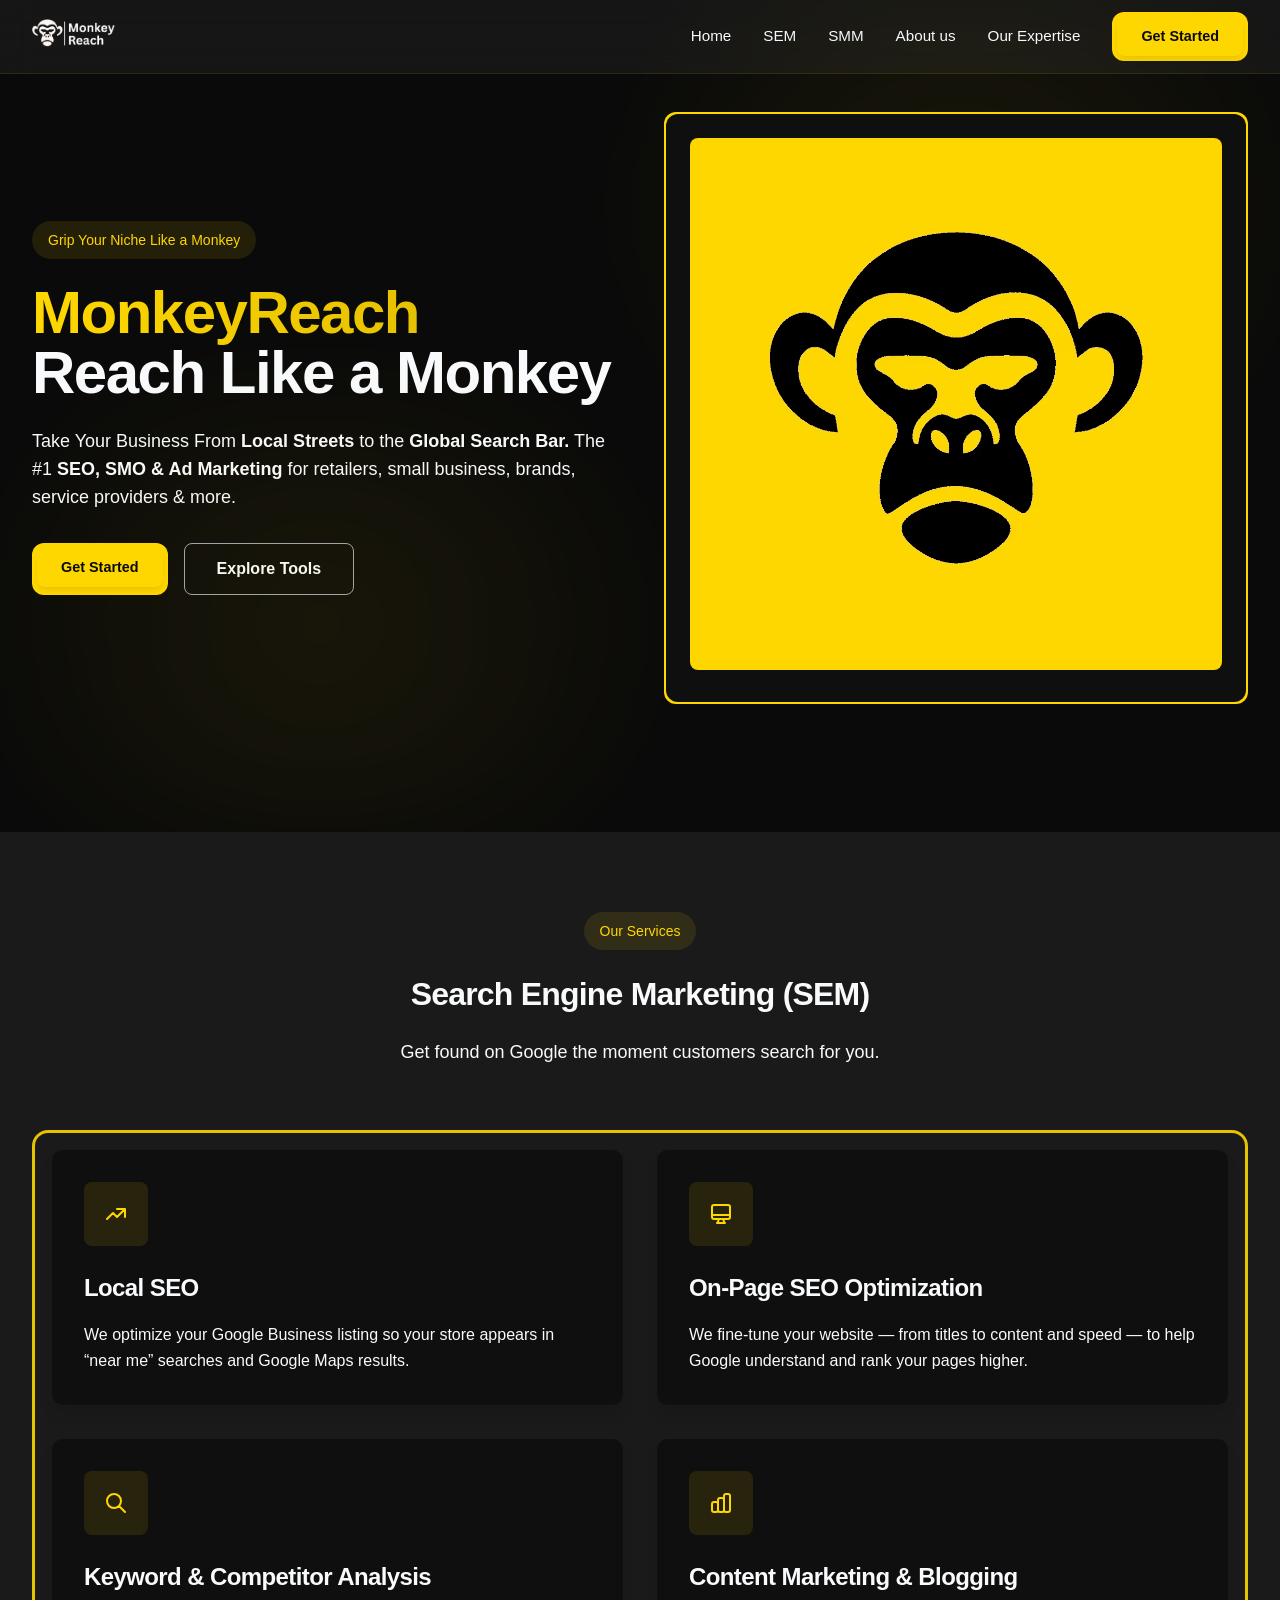
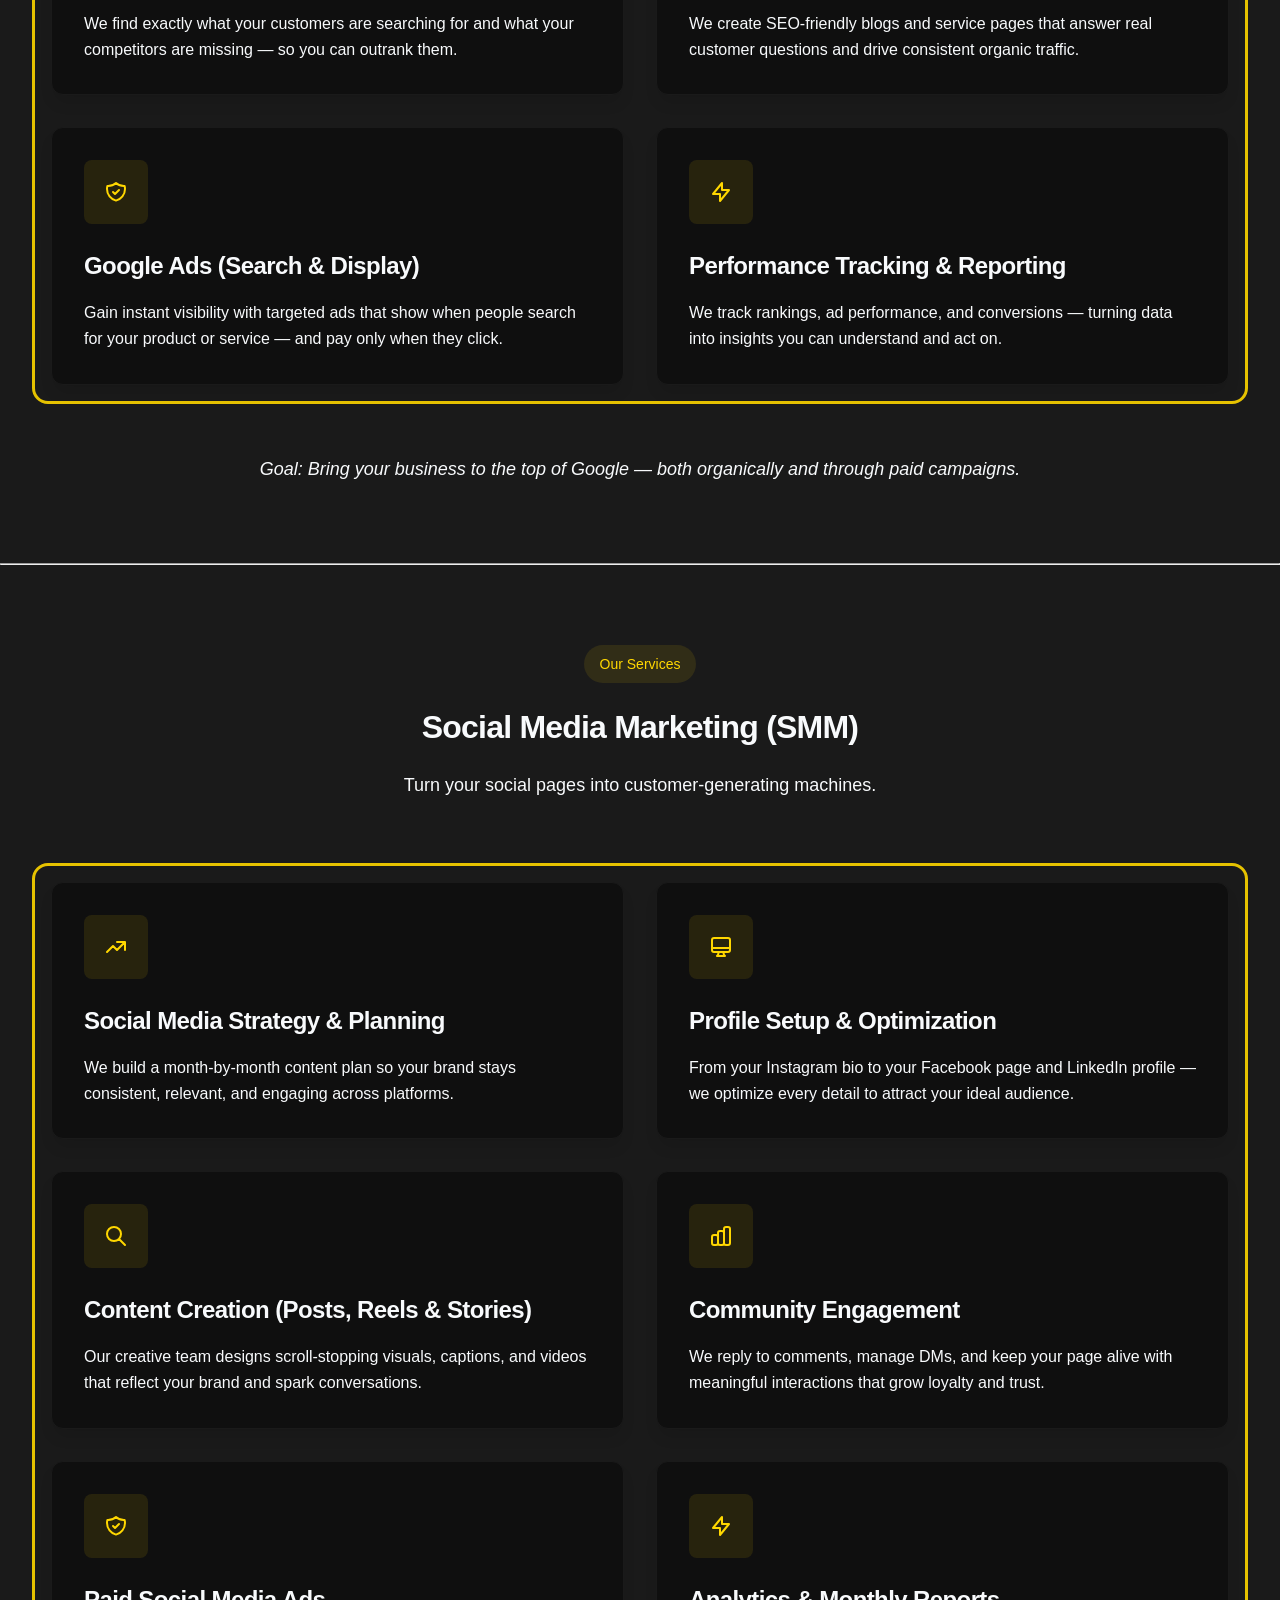
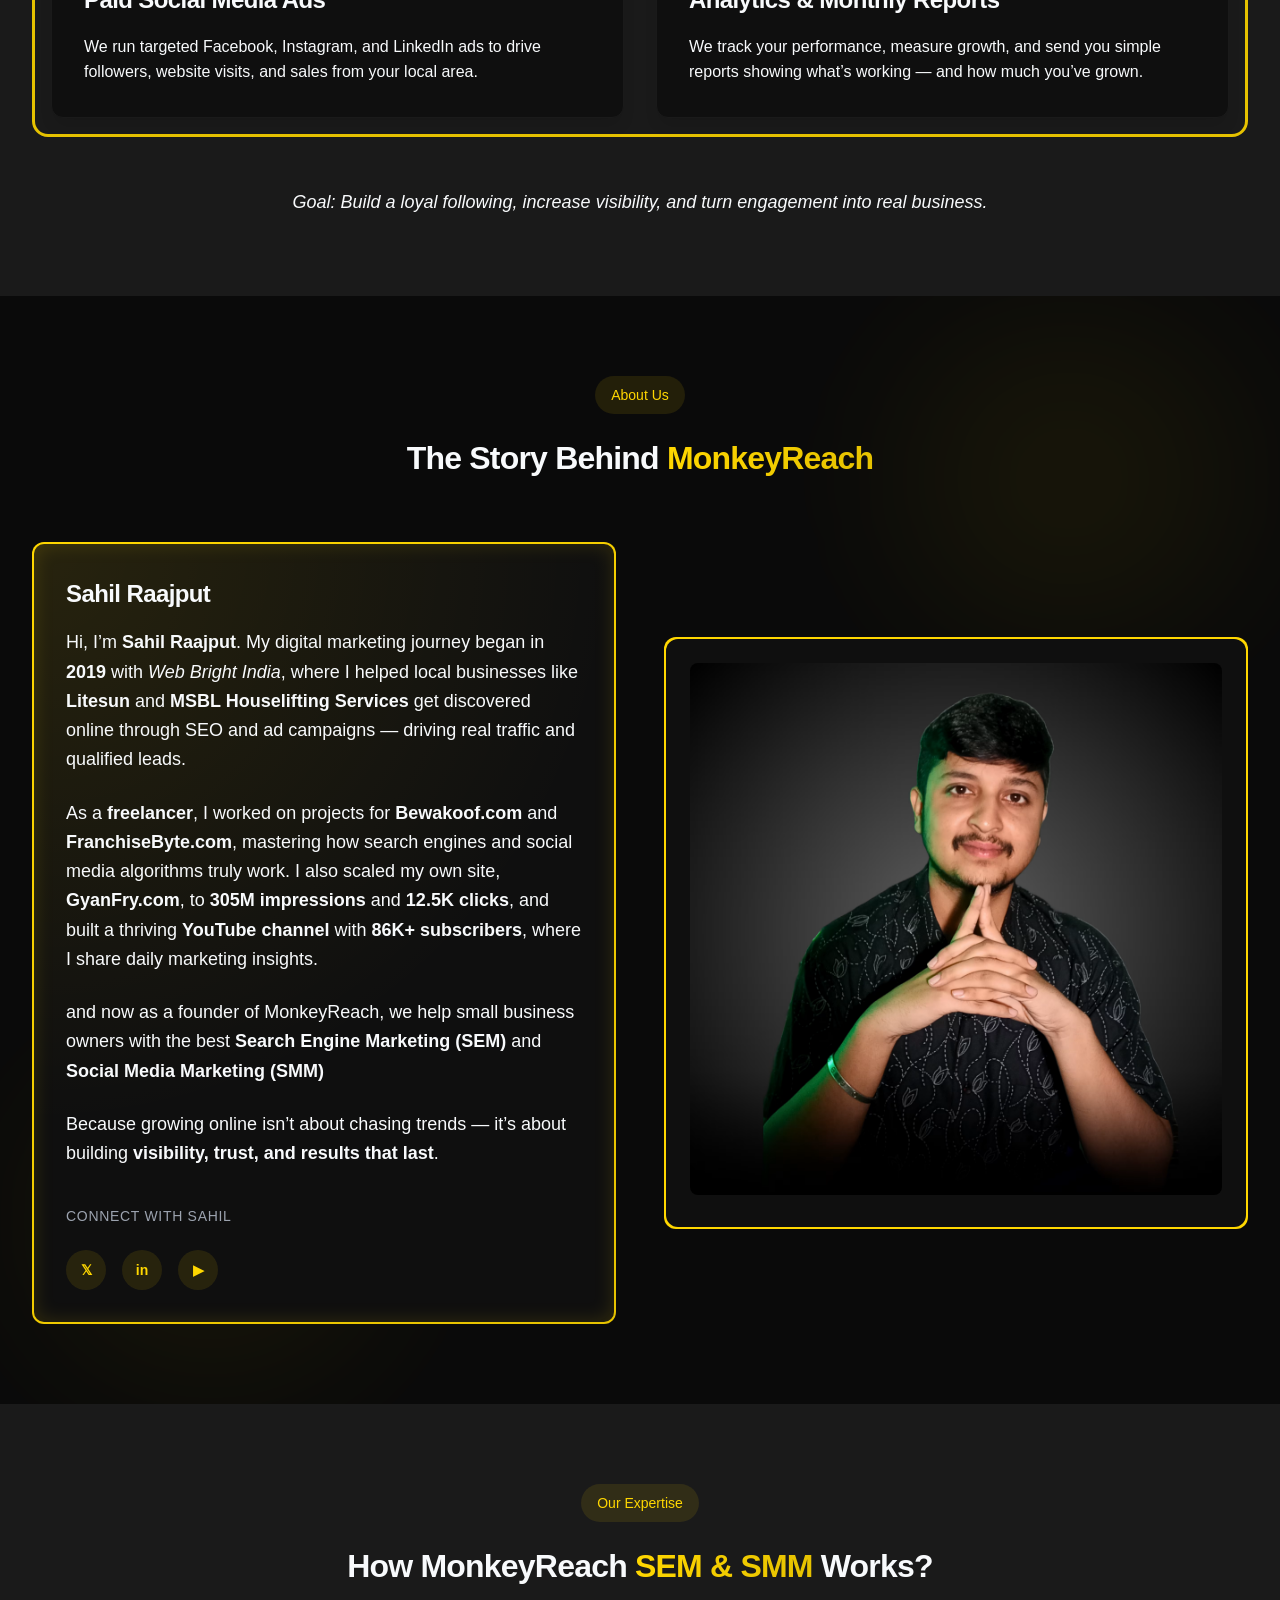
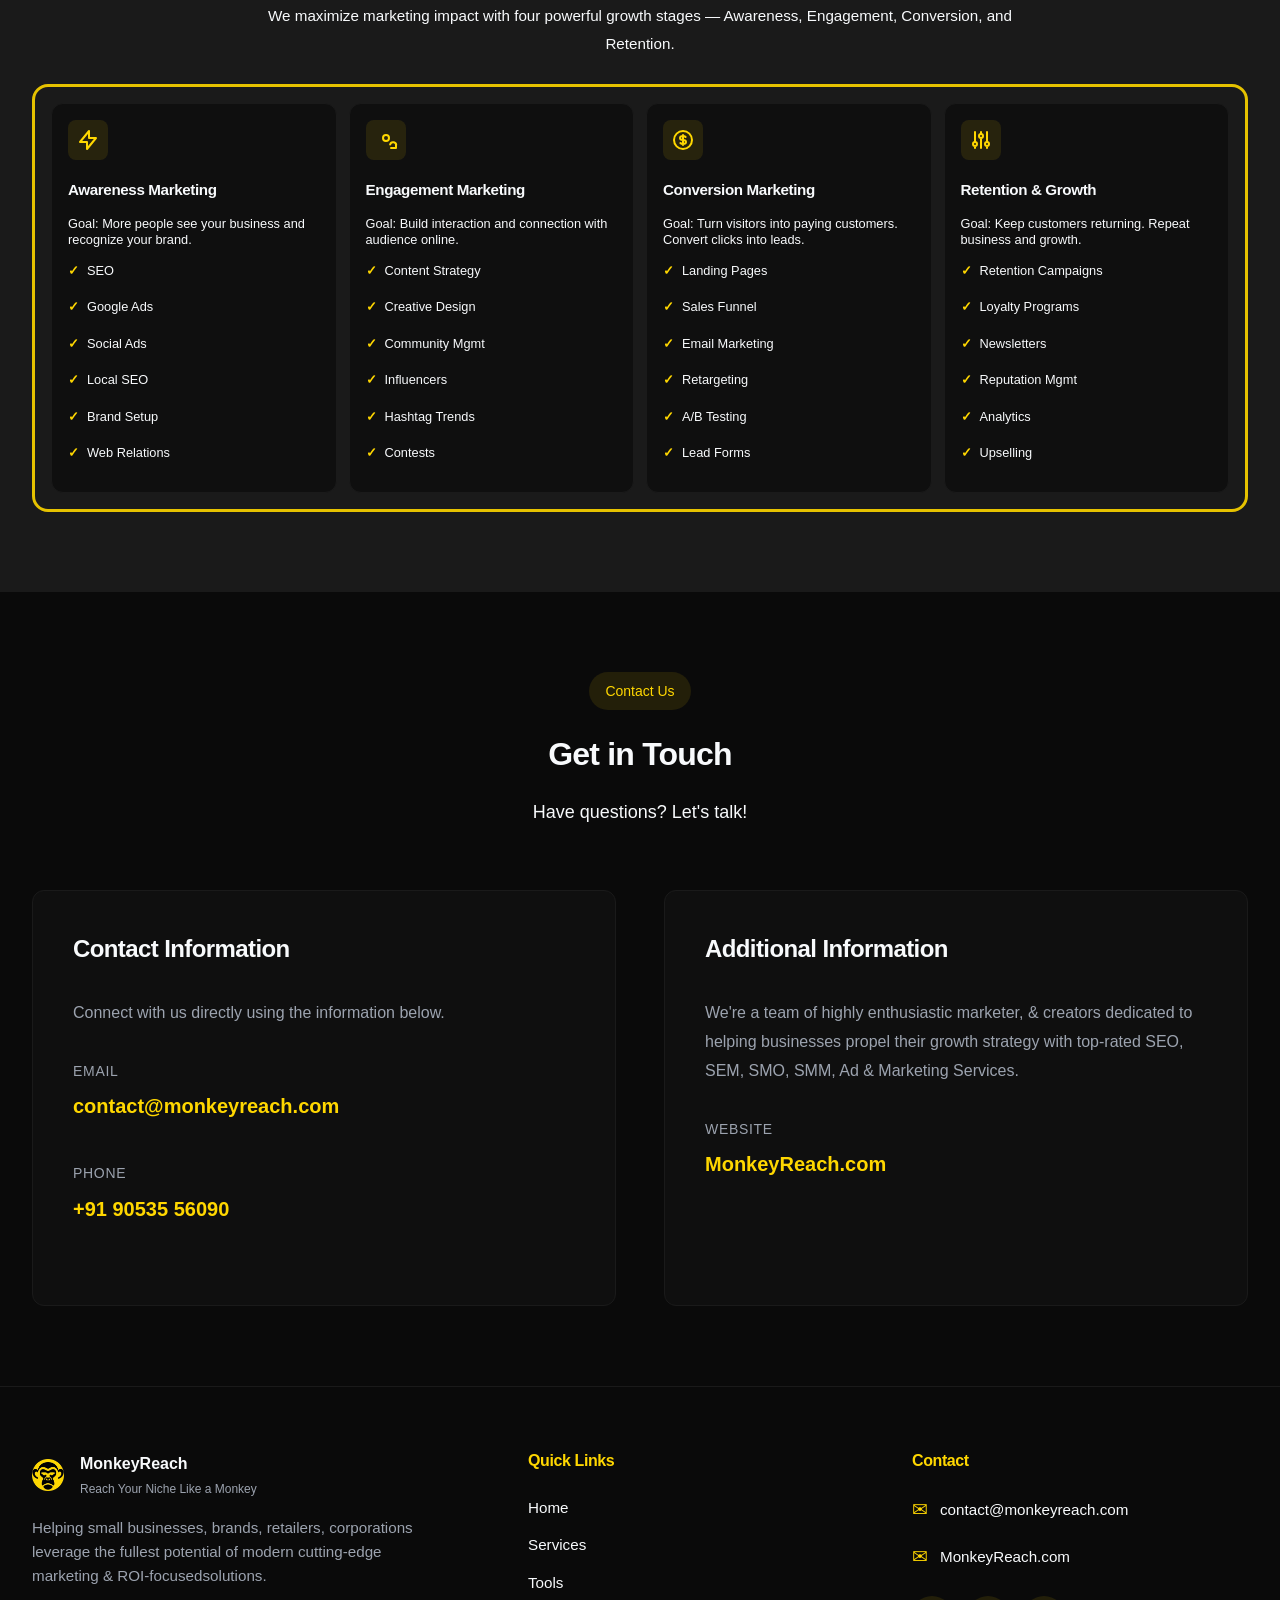
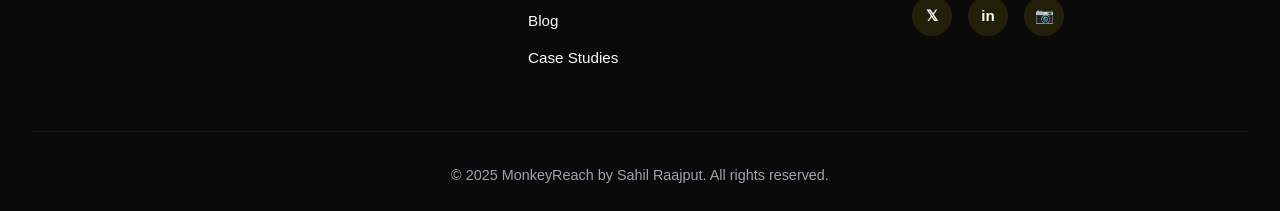
==== commit 81e149ba: "Update index.html" ====
--- a/index.html
+++ b/index.html
@@ -94,7 +94,7 @@
             <nav>
                 <a href="#">Home</a>
                 <a href="#SEM">SEM</a>
-                <a href="#SMM">SMM</a>
+                <a href="SMM.html">SMM</a>
                 <a href="#about">About us</a>
                 <a href="#expertise">Our Expertise</a>
                 <div class="gradient-border">
@@ -115,8 +115,8 @@
     <!-- Mobile Nav -->
     <div class="mobile-nav" id="mobileNav">
         <a href="#">Home</a>
-        <a href="SMM.html">SEM</a>
-        <a href="#SMM">SMM</a>
+        <a href="#SEM">SEM</a>
+        <a href="SMM.html">SMM</a>
         <a href="#about">About us</a>
         <a href="#case-studies">Case Studies</a>
         <a href="#contact" class="mobile-nav-btn">Get Started</a>
--- a/style.css
+++ b/style.css
@@ -344,7 +344,7 @@
 
 @media (min-width: 768px) {
   section {
-    padding: 7rem 0;
+    padding: 5rem 0;
   }
 }
 
@@ -356,7 +356,7 @@
 
 @media (min-width: 768px) {
   .hero {
-    padding-top: 8rem;
+    padding-top: 7rem;
     padding-bottom: 8rem;
   }
 }
@@ -403,6 +403,9 @@
   display: grid;
   grid-template-columns: 1fr;
   gap: 2rem;
+  border: 0.2rem solid var(--primary-dark);
+  border-radius: 1rem;
+  padding: 1rem;
 }
 
 @media (min-width: 768px) {
@@ -413,7 +416,7 @@
 
 @media (min-width: 1024px) {
   .card-grid {
-    grid-template-columns: repeat(3, 1fr);
+    grid-template-columns: repeat(2, 1fr);
   }
 }
 
@@ -430,6 +433,30 @@
 .premium-card:hover {
   transform: translateY(-0.25rem);
   box-shadow: 0 20px 25px -5px rgb(0 0 0 / 0.1);
+}
+
+.premium-card img {
+  width: 100%;
+  height: auto;
+  display: block;
+  border-radius: 0.5rem; /* optional, looks clean */
+}
+
+.video-box {
+  position: relative;
+  width: 100%;
+  padding-top: 56.25%; /* 16:9 ratio */
+  border-radius: 0.2rem;
+  overflow: hidden;
+}
+
+.video-box iframe {
+  position: absolute;
+  top: 0;
+  left: 0;
+  width: 100%;
+  height: 100%;
+  border: none;
 }
 
 .icon-box {
@@ -1296,4 +1323,4 @@
   .video-slide {
     flex: 0 0 280px;
   }
-}+}
